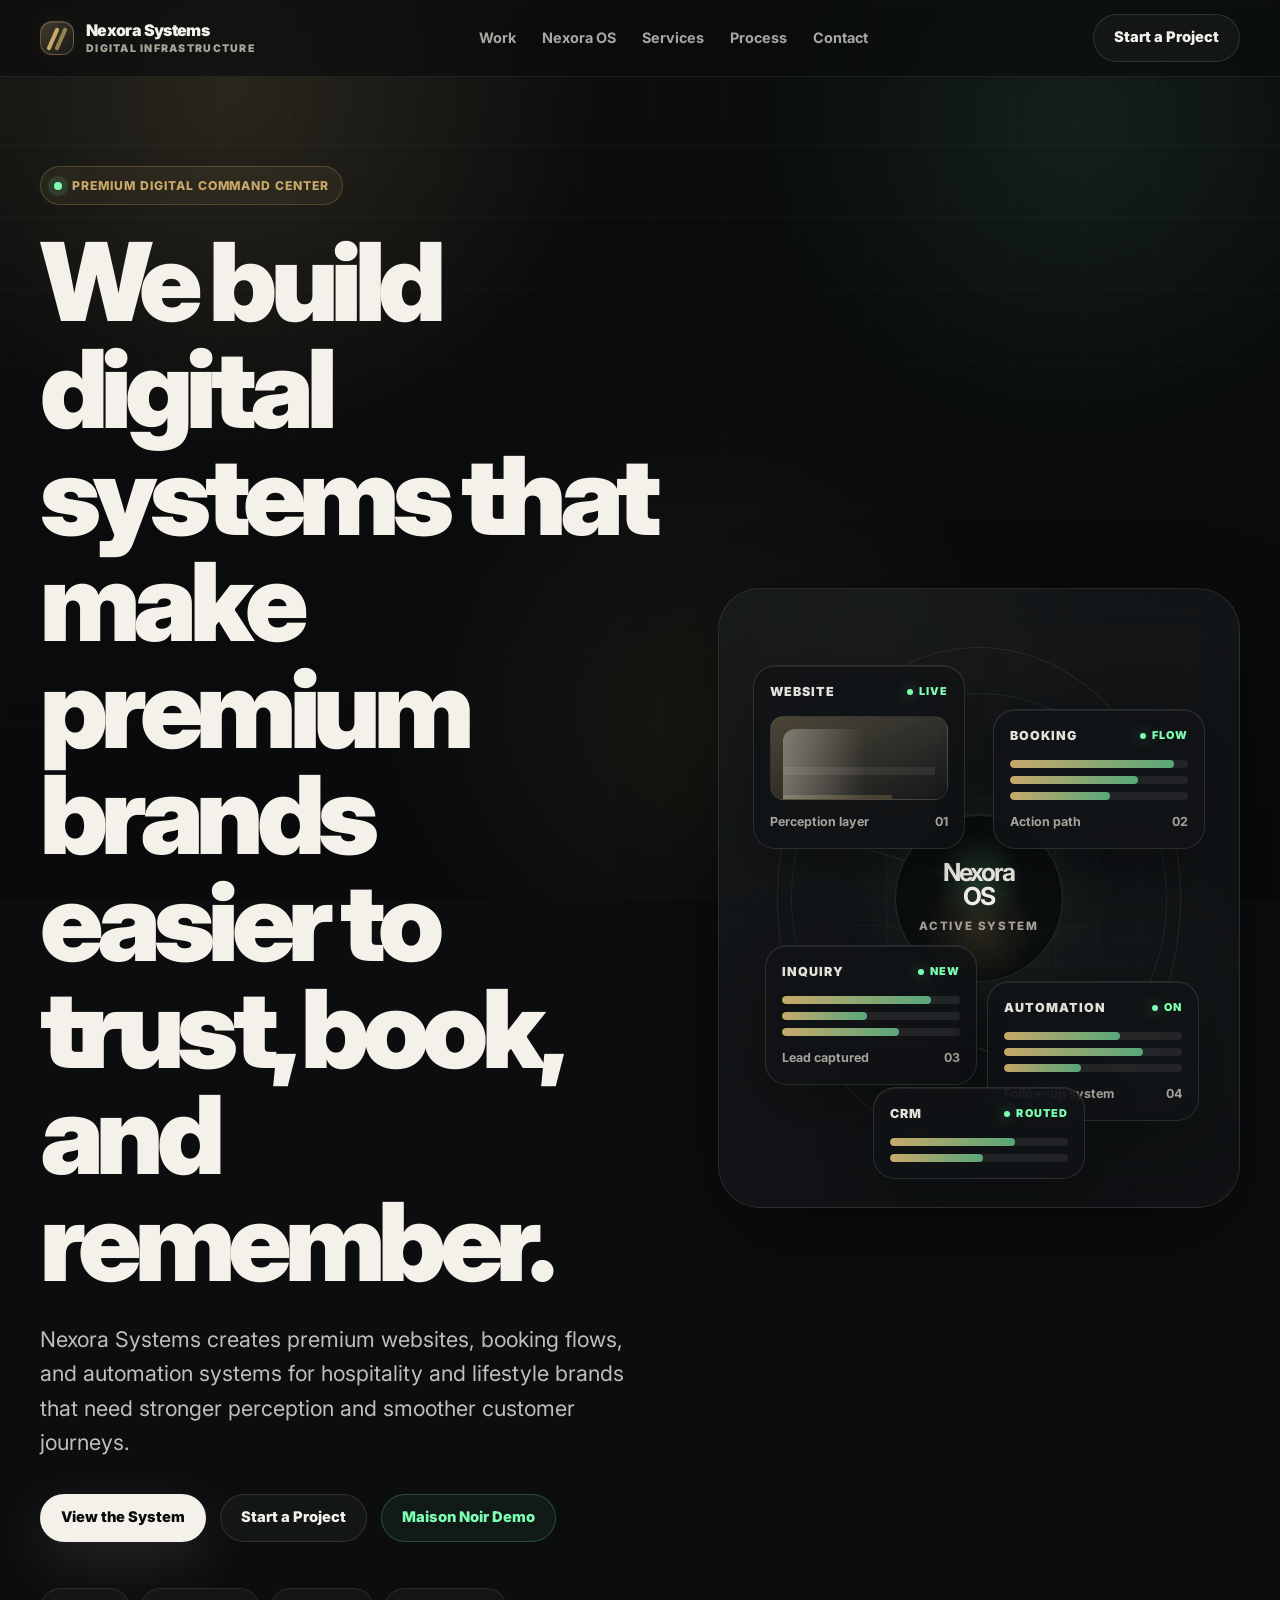
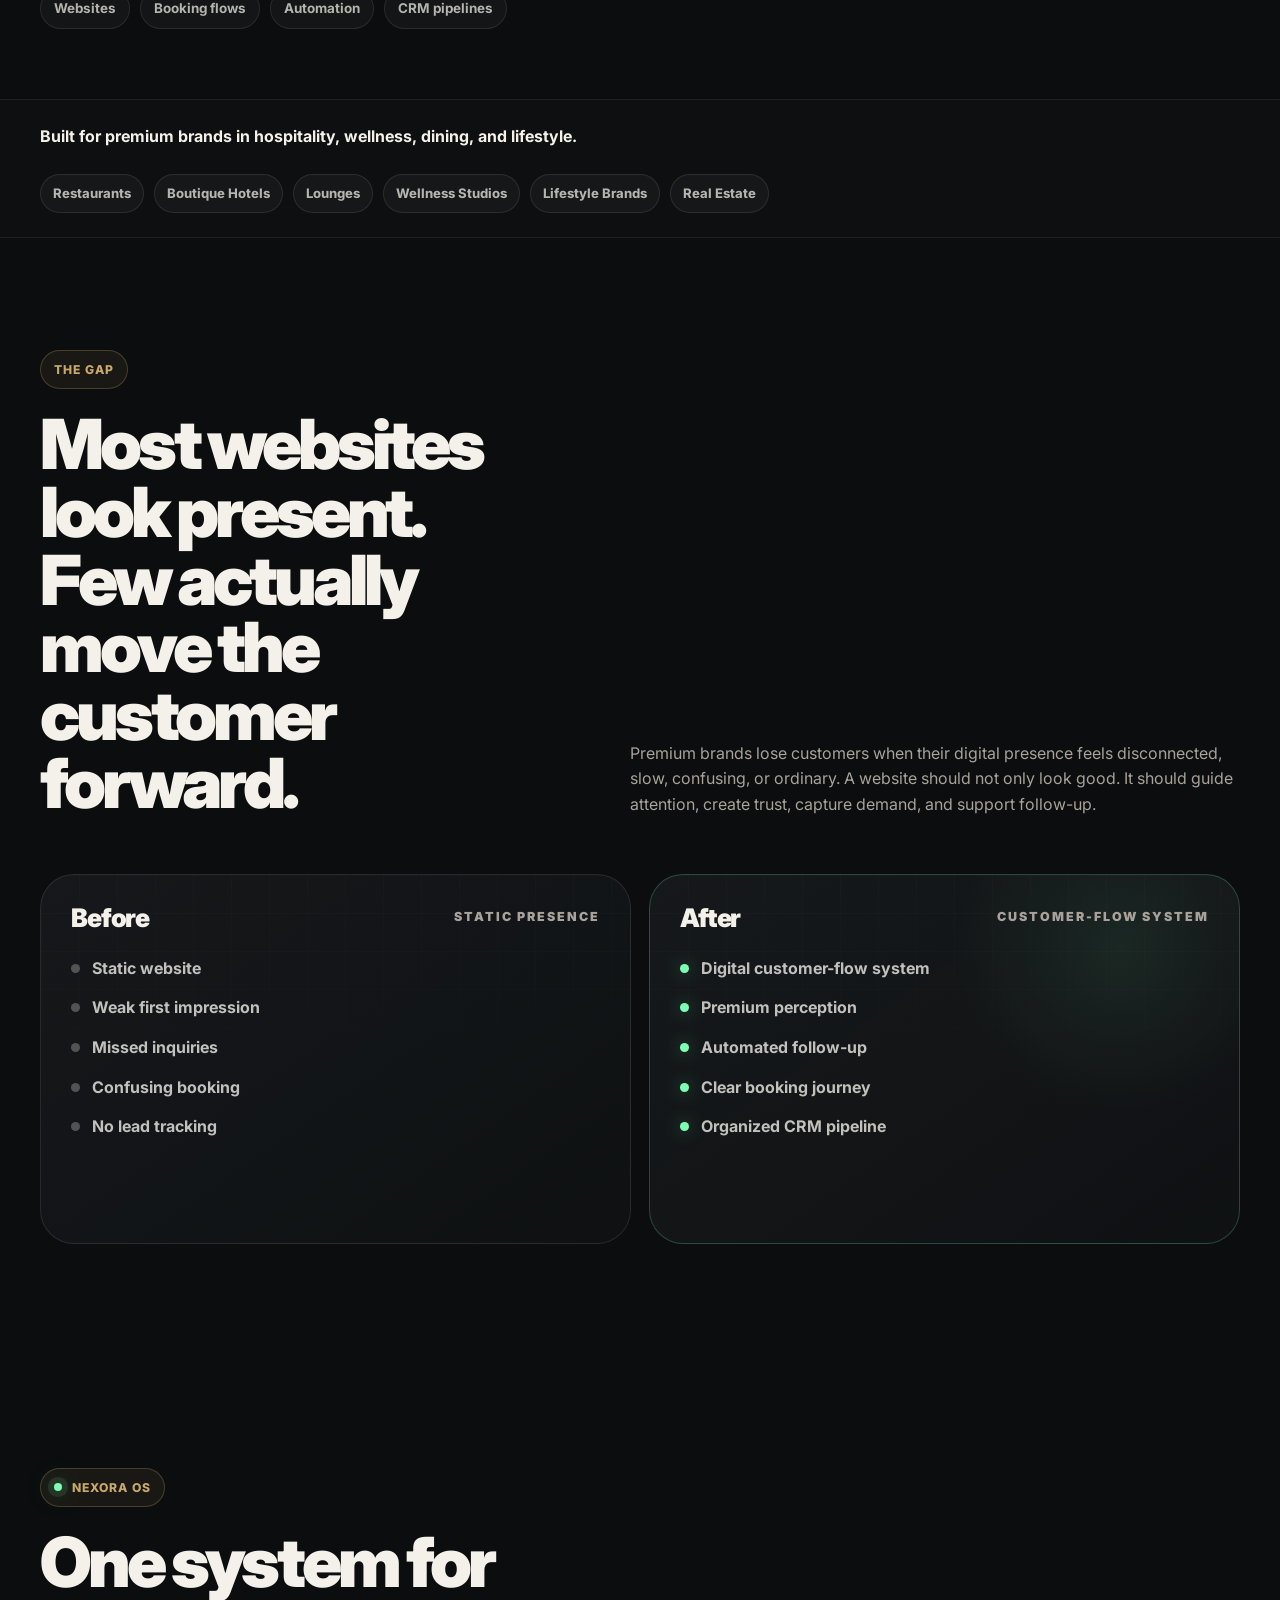
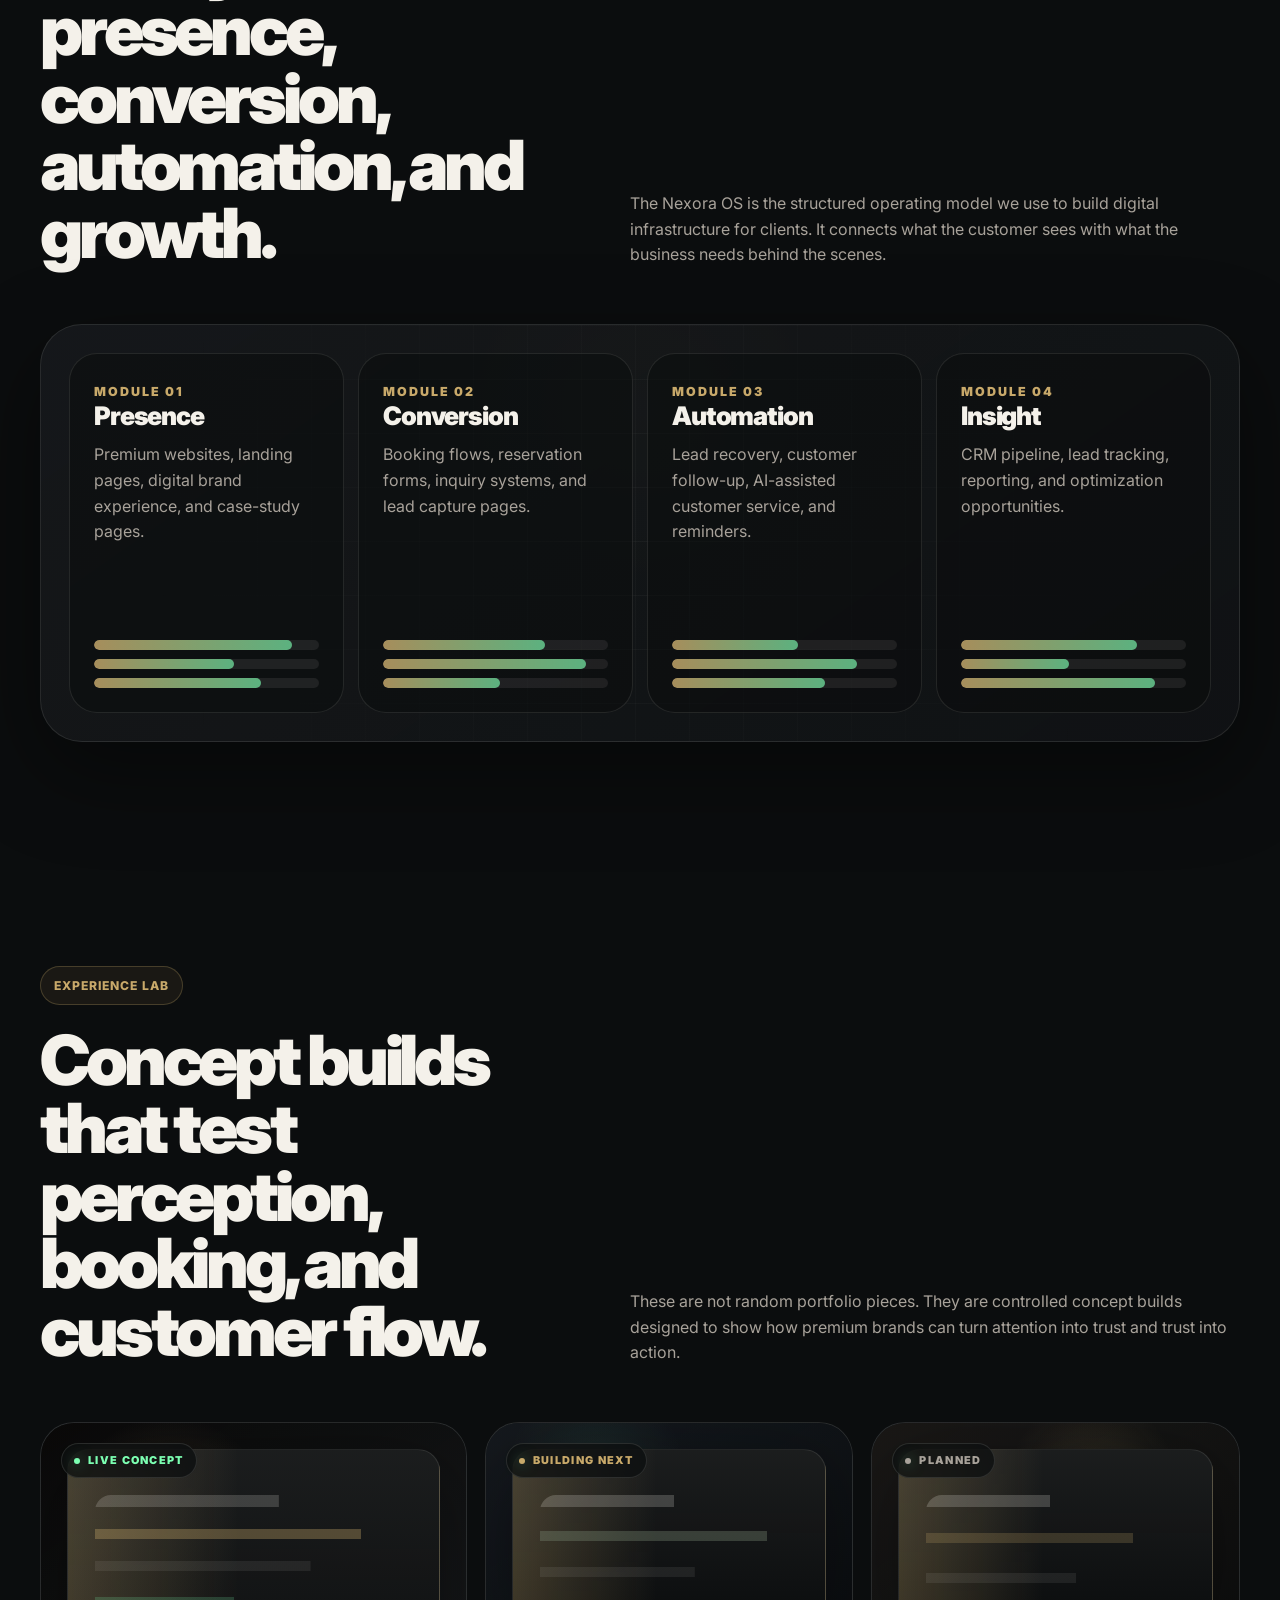
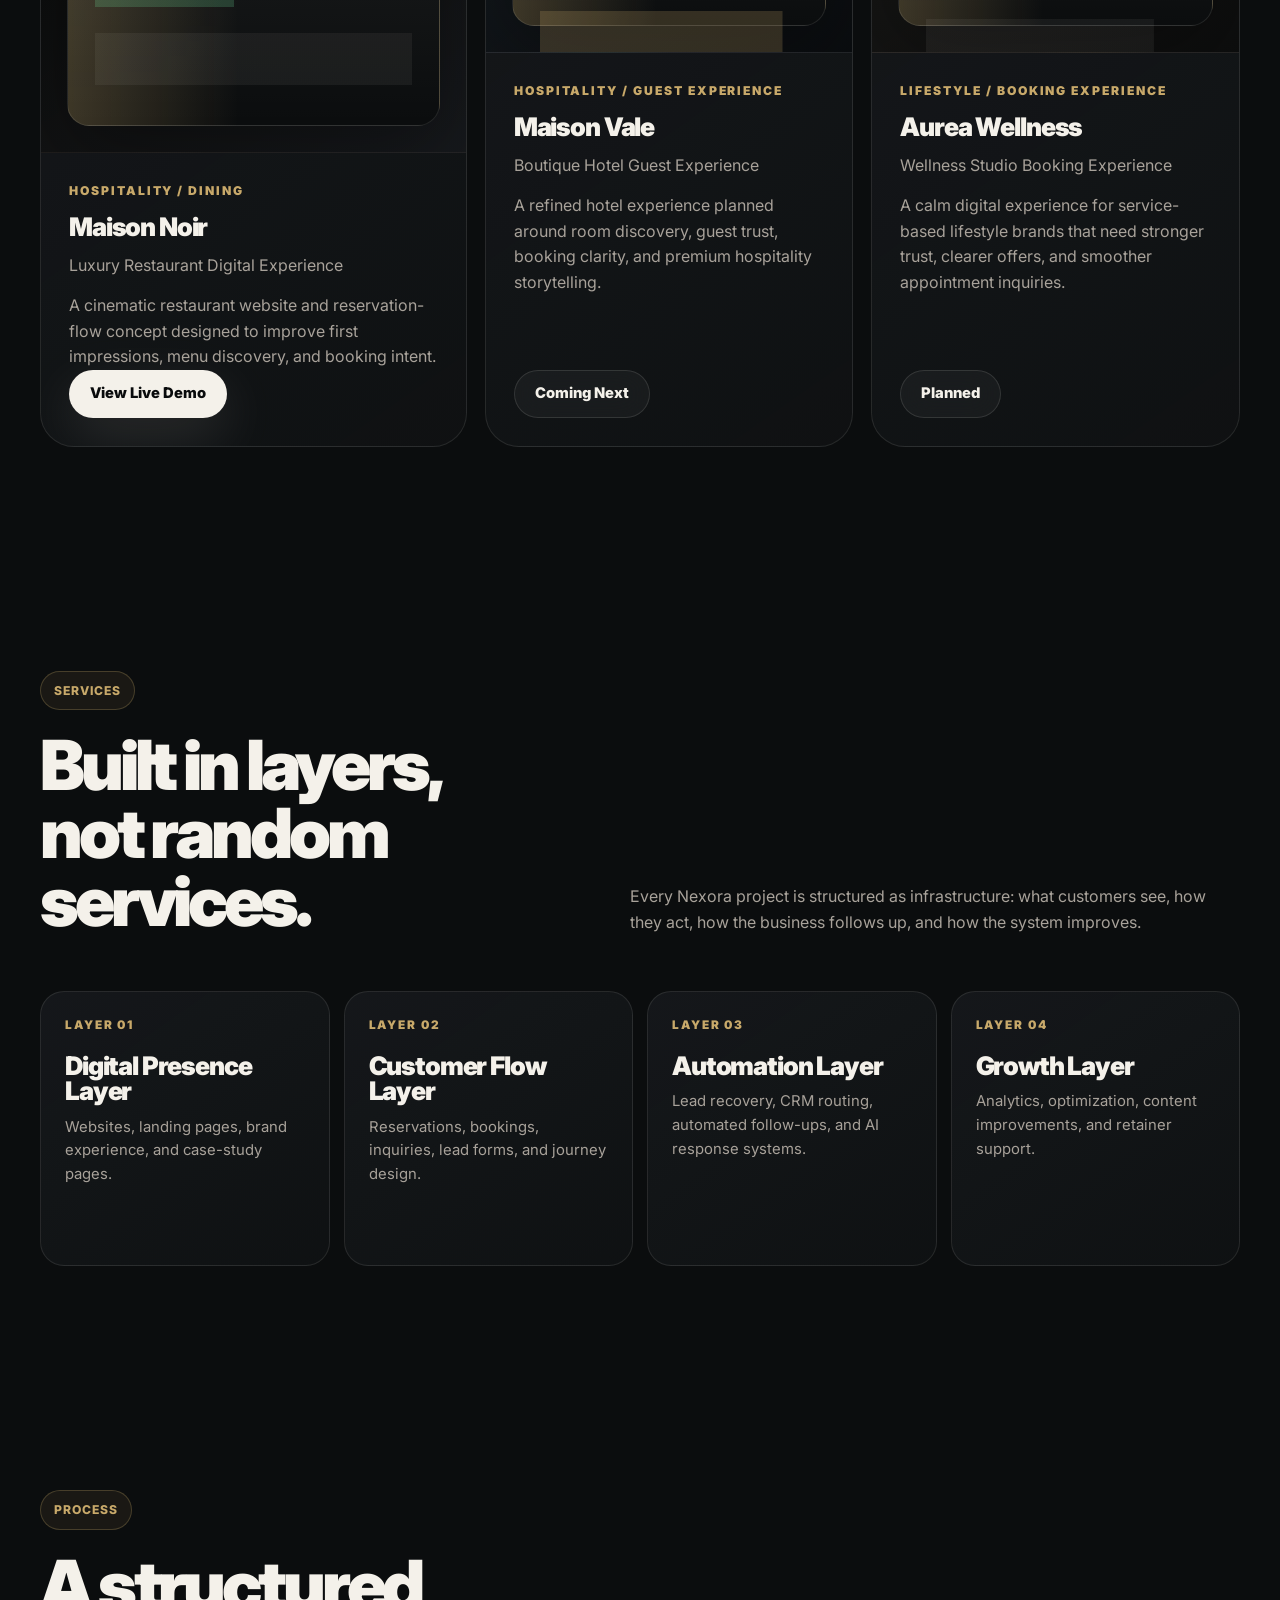
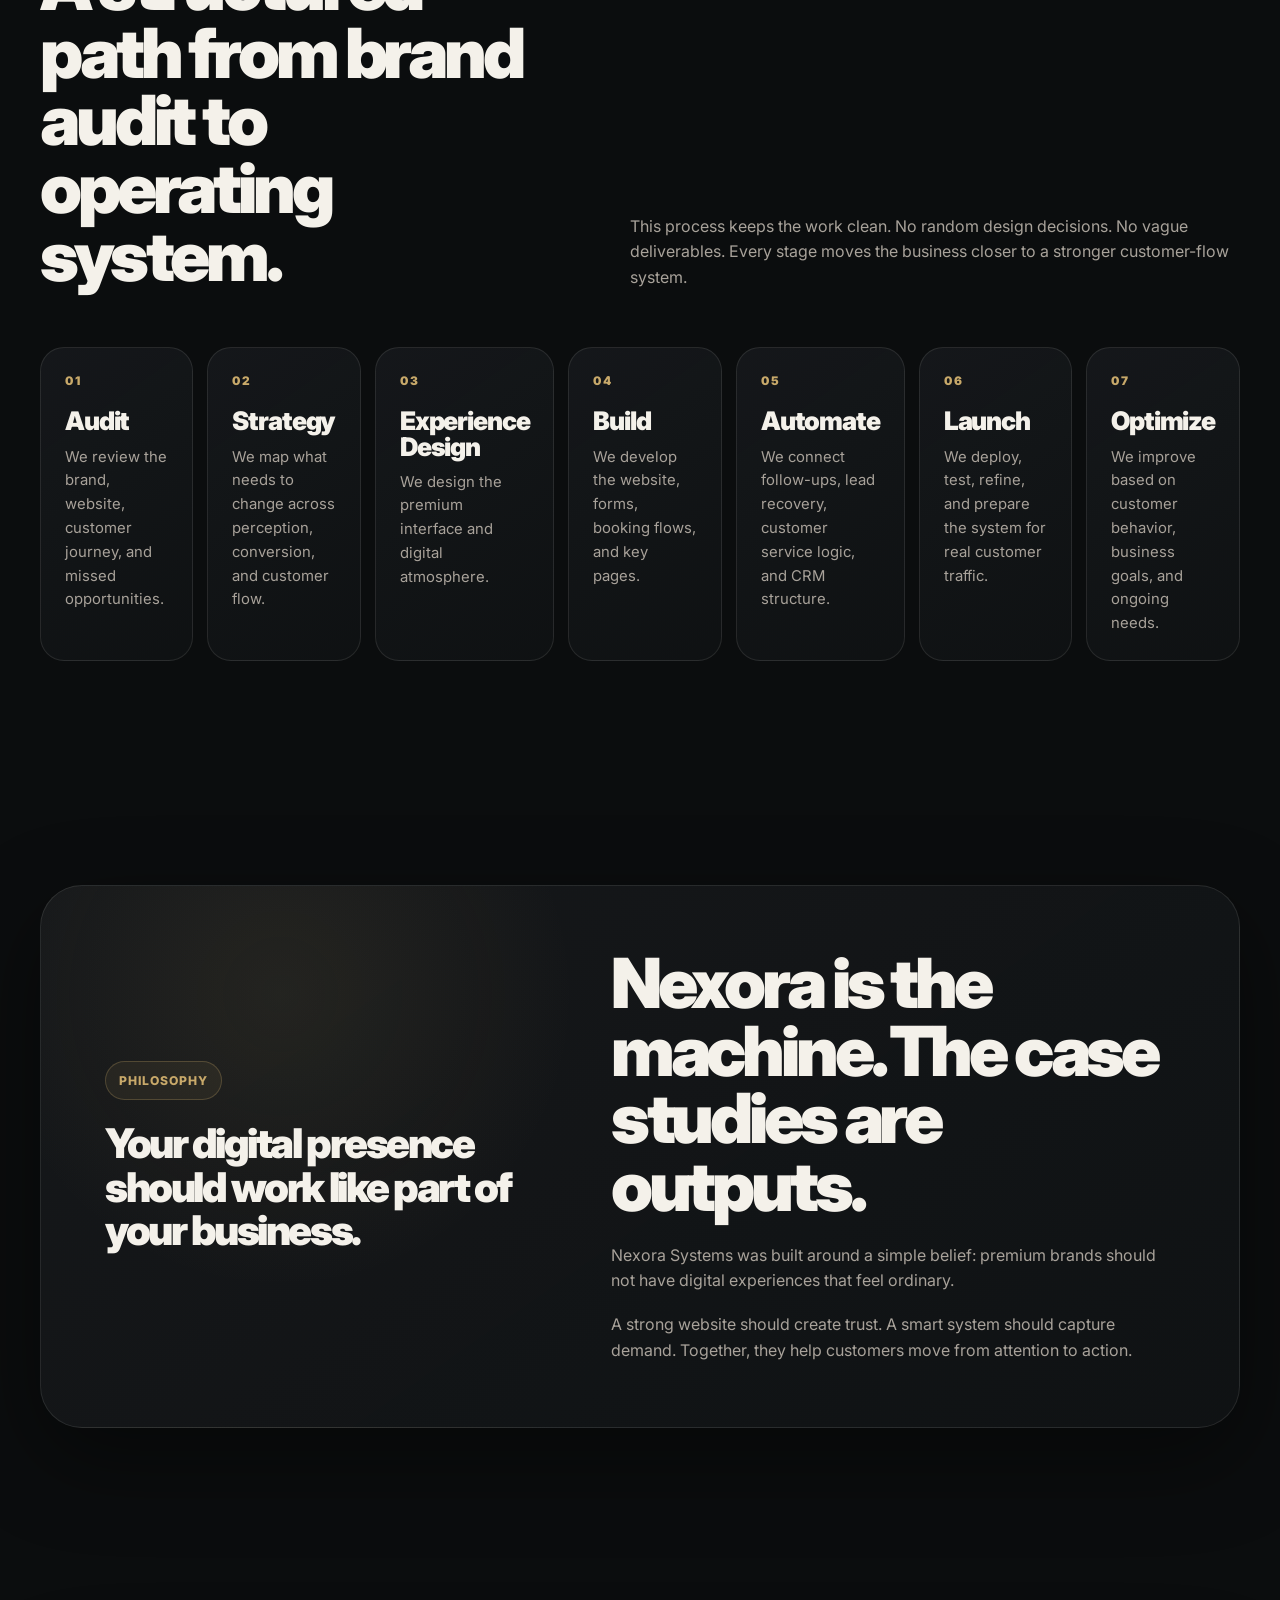
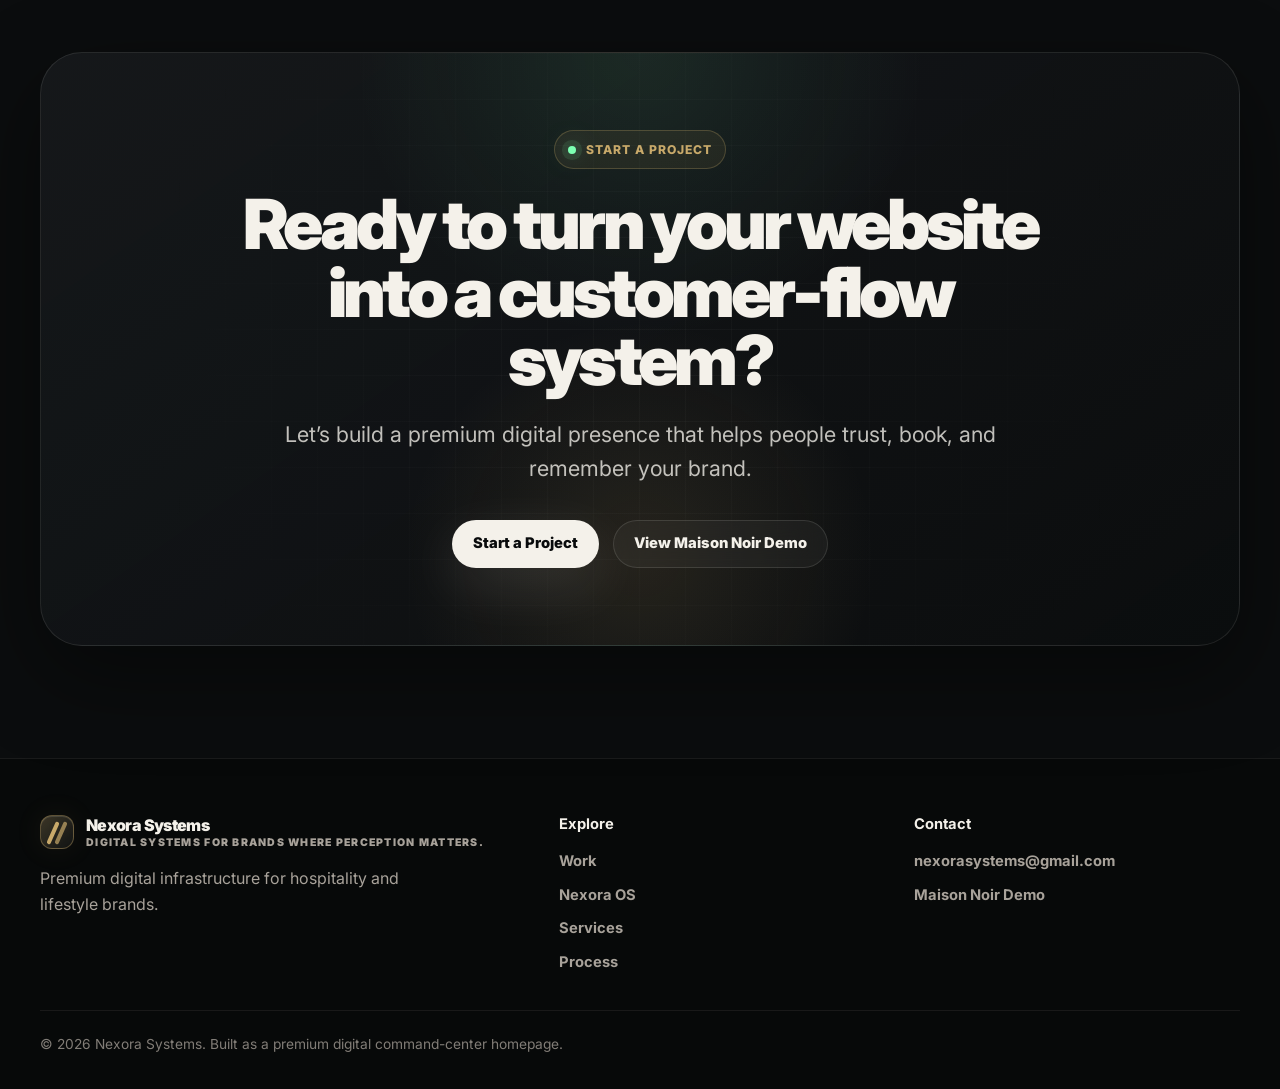
==== index.html @ 7770873e "Add files via upload" ====
<!DOCTYPE html>
<html lang="en">
<head>
  <meta charset="UTF-8" />
  <meta name="viewport" content="width=device-width, initial-scale=1.0" />
  <title>Nexora Systems — Digital Customer-Flow Systems</title>
  <meta name="description" content="Nexora Systems builds premium websites, booking flows, automation systems, and customer-flow infrastructure for hospitality and lifestyle brands." />

  <link rel="preconnect" href="https://fonts.googleapis.com" />
  <link rel="preconnect" href="https://fonts.gstatic.com" crossorigin />
  <link href="https://fonts.googleapis.com/css2?family=Inter:wght@400;500;600;700;800;900&display=swap" rel="stylesheet" />

  <style>
    :root {
      --graphite: #0B0D0E;
      --soft-black: #111315;
      --panel: #181B1E;
      --panel-2: #202428;
      --ivory: #F4F1EA;
      --stone: #A8A29A;
      --gold: #C8A96A;
      --green: #7CFFB2;
      --line: #2A2E33;
      --line-soft: rgba(244, 241, 234, 0.08);
      --glass: rgba(24, 27, 30, 0.72);
      --max: 1200px;
      --radius-xl: 34px;
      --radius-lg: 24px;
      --radius-md: 16px;
      --shadow: 0 30px 90px rgba(0, 0, 0, 0.42);
    }

    * {
      margin: 0;
      padding: 0;
      box-sizing: border-box;
    }

    html {
      scroll-behavior: smooth;
    }

    body {
      min-height: 100vh;
      font-family: Inter, system-ui, -apple-system, BlinkMacSystemFont, "Segoe UI", sans-serif;
      background: var(--graphite);
      color: var(--ivory);
      line-height: 1.6;
      overflow-x: hidden;
    }

    body::before {
      content: "";
      position: fixed;
      inset: 0;
      z-index: -5;
      pointer-events: none;
      background:
        radial-gradient(circle at 18% 10%, rgba(200, 169, 106, 0.16), transparent 28%),
        radial-gradient(circle at 84% 14%, rgba(124, 255, 178, 0.08), transparent 24%),
        radial-gradient(circle at 55% 80%, rgba(200, 169, 106, 0.08), transparent 32%),
        linear-gradient(180deg, #0B0D0E 0%, #080A0B 100%);
    }

    body::after {
      content: "";
      position: fixed;
      inset: 0;
      z-index: -4;
      pointer-events: none;
      background-image:
        linear-gradient(rgba(244, 241, 234, 0.035) 1px, transparent 1px),
        linear-gradient(90deg, rgba(244, 241, 234, 0.025) 1px, transparent 1px);
      background-size: 72px 72px;
      mask-image: linear-gradient(180deg, rgba(0,0,0,.9), rgba(0,0,0,.12));
    }

    a {
      color: inherit;
      text-decoration: none;
    }

    button,
    input,
    textarea {
      font: inherit;
    }

    .container {
      width: min(var(--max), calc(100% - 40px));
      margin: 0 auto;
    }

    .pill {
      display: inline-flex;
      align-items: center;
      gap: 10px;
      width: fit-content;
      border: 1px solid rgba(200, 169, 106, 0.26);
      background: rgba(200, 169, 106, 0.08);
      color: var(--gold);
      padding: 9px 13px;
      border-radius: 999px;
      font-size: 0.76rem;
      font-weight: 800;
      letter-spacing: 0.08em;
      text-transform: uppercase;
    }

    .pulse-dot {
      width: 8px;
      height: 8px;
      border-radius: 999px;
      background: var(--green);
      box-shadow: 0 0 0 6px rgba(124, 255, 178, 0.1), 0 0 24px rgba(124, 255, 178, 0.55);
      flex: 0 0 auto;
    }

    h1,
    h2,
    h3 {
      letter-spacing: -0.06em;
      line-height: 0.98;
      font-weight: 900;
    }

    h1 {
      font-size: clamp(3.3rem, 8.5vw, 7.4rem);
      max-width: 980px;
    }

    h2 {
      font-size: clamp(2.35rem, 5.4vw, 5.2rem);
      max-width: 880px;
    }

    h3 {
      font-size: clamp(1.25rem, 2vw, 2rem);
      letter-spacing: -0.045em;
    }

    p {
      color: var(--stone);
      font-size: 1rem;
    }

    .lead {
      color: rgba(244, 241, 234, 0.78);
      font-size: clamp(1.06rem, 1.7vw, 1.35rem);
      max-width: 750px;
    }

    .btn {
      min-height: 48px;
      display: inline-flex;
      align-items: center;
      justify-content: center;
      gap: 10px;
      padding: 0 20px;
      border-radius: 999px;
      border: 1px solid transparent;
      font-size: 0.92rem;
      font-weight: 850;
      cursor: pointer;
      transition: transform .24s ease, border-color .24s ease, background .24s ease, color .24s ease;
      white-space: nowrap;
    }

    .btn:hover {
      transform: translateY(-2px);
    }

    .btn-primary {
      background: var(--ivory);
      color: #090B0C;
      box-shadow: 0 18px 55px rgba(244, 241, 234, 0.12);
    }

    .btn-primary:hover {
      background: var(--gold);
      box-shadow: 0 18px 55px rgba(200, 169, 106, 0.18);
    }

    .btn-secondary {
      background: rgba(244, 241, 234, 0.04);
      border-color: rgba(244, 241, 234, 0.12);
      color: var(--ivory);
      backdrop-filter: blur(16px);
    }

    .btn-secondary:hover {
      border-color: rgba(200, 169, 106, 0.52);
      color: var(--gold);
    }

    .btn-ghost {
      border-color: rgba(124, 255, 178, 0.22);
      color: var(--green);
      background: rgba(124, 255, 178, 0.055);
    }

    .btn-ghost:hover {
      border-color: rgba(124, 255, 178, 0.48);
    }

    header {
      position: fixed;
      top: 0;
      left: 0;
      right: 0;
      z-index: 80;
      border-bottom: 1px solid rgba(244, 241, 234, 0.08);
      background: rgba(11, 13, 14, 0.68);
      backdrop-filter: blur(20px);
    }

    .nav {
      height: 76px;
      display: flex;
      align-items: center;
      justify-content: space-between;
      gap: 24px;
    }

    .brand {
      display: flex;
      align-items: center;
      gap: 12px;
      font-weight: 950;
      letter-spacing: -0.04em;
    }

    .brand-mark {
      width: 34px;
      height: 34px;
      border-radius: 12px;
      position: relative;
      border: 1px solid rgba(200, 169, 106, 0.38);
      background:
        linear-gradient(135deg, rgba(200,169,106,.24), transparent),
        rgba(244, 241, 234, 0.04);
      box-shadow: inset 0 1px 0 rgba(244,241,234,.12), 0 0 30px rgba(200,169,106,.08);
      overflow: hidden;
    }

    .brand-mark::before,
    .brand-mark::after {
      content: "";
      position: absolute;
      background: var(--gold);
      border-radius: 2px;
      transform: rotate(24deg);
    }

    .brand-mark::before {
      width: 4px;
      height: 24px;
      left: 10px;
      top: 5px;
    }

    .brand-mark::after {
      width: 4px;
      height: 24px;
      right: 10px;
      top: 5px;
      opacity: .7;
    }

    .brand small {
      display: block;
      color: var(--stone);
      font-size: .66rem;
      letter-spacing: .12em;
      text-transform: uppercase;
      margin-top: -3px;
    }

    .nav-links {
      display: flex;
      align-items: center;
      gap: 26px;
      color: rgba(244, 241, 234, 0.68);
      font-size: 0.9rem;
      font-weight: 700;
    }

    .nav-links a {
      transition: color .2s ease;
    }

    .nav-links a:hover {
      color: var(--ivory);
    }

    .menu-toggle {
      display: none;
      width: 44px;
      height: 44px;
      border-radius: 999px;
      background: rgba(244, 241, 234, .04);
      border: 1px solid rgba(244, 241, 234, .12);
      color: var(--ivory);
    }

    .mobile-menu {
      display: none;
      position: fixed;
      top: 86px;
      left: 20px;
      right: 20px;
      z-index: 85;
      padding: 20px;
      border-radius: 24px;
      border: 1px solid rgba(244, 241, 234, 0.1);
      background: rgba(17, 19, 21, .97);
      box-shadow: var(--shadow);
    }

    .mobile-menu.open {
      display: grid;
      gap: 16px;
    }

    .section {
      padding: 112px 0;
      position: relative;
    }

    .section-head {
      display: grid;
      grid-template-columns: .85fr 1.15fr;
      gap: 50px;
      align-items: end;
      margin-bottom: 56px;
    }

    .section-head p {
      max-width: 610px;
      justify-self: end;
    }

    .hero {
      min-height: 100vh;
      padding-top: 76px;
      display: flex;
      align-items: center;
      position: relative;
      isolation: isolate;
    }

    .hero-grid {
      display: grid;
      grid-template-columns: minmax(0, .98fr) minmax(390px, .82fr);
      gap: 54px;
      align-items: center;
      padding: 90px 0 70px;
    }

    .hero-copy .lead {
      margin-top: 26px;
    }

    .hero-actions {
      display: flex;
      flex-wrap: wrap;
      gap: 14px;
      margin-top: 34px;
    }

    .signal-row {
      display: flex;
      flex-wrap: wrap;
      gap: 10px;
      margin-top: 46px;
    }

    .signal-chip {
      border: 1px solid rgba(244, 241, 234, 0.1);
      background: rgba(244, 241, 234, 0.035);
      border-radius: 999px;
      padding: 9px 13px;
      color: rgba(244, 241, 234, 0.72);
      font-size: .84rem;
      font-weight: 700;
    }

    .command-center {
      position: relative;
      min-height: 620px;
      border: 1px solid rgba(244, 241, 234, 0.1);
      background:
        linear-gradient(145deg, rgba(24, 27, 30, .76), rgba(17, 19, 21, .78)),
        radial-gradient(circle at 30% 10%, rgba(200,169,106,.12), transparent 34%),
        radial-gradient(circle at 80% 70%, rgba(124,255,178,.08), transparent 30%);
      border-radius: 42px;
      box-shadow: var(--shadow);
      backdrop-filter: blur(22px);
      overflow: hidden;
    }

    .command-center::before {
      content: "";
      position: absolute;
      inset: 0;
      background-image:
        linear-gradient(rgba(244,241,234,.04) 1px, transparent 1px),
        linear-gradient(90deg, rgba(244,241,234,.035) 1px, transparent 1px);
      background-size: 42px 42px;
      mask-image: radial-gradient(circle at center, black, transparent 78%);
    }

    .orbit {
      position: absolute;
      inset: 58px;
      border: 1px solid rgba(200, 169, 106, .12);
      border-radius: 50%;
      animation: rotate 26s linear infinite;
    }

    .orbit.two {
      inset: 104px 72px;
      border-color: rgba(124, 255, 178, .09);
      animation-duration: 34s;
      animation-direction: reverse;
    }

    @keyframes rotate {
      to { transform: rotate(360deg); }
    }

    .system-core {
      position: absolute;
      left: 50%;
      top: 50%;
      transform: translate(-50%, -50%);
      width: 168px;
      height: 168px;
      border-radius: 50%;
      border: 1px solid rgba(244, 241, 234, .12);
      background:
        radial-gradient(circle at 50% 38%, rgba(124, 255, 178, .16), transparent 34%),
        radial-gradient(circle at 50% 70%, rgba(200, 169, 106, .16), transparent 40%),
        rgba(11, 13, 14, .78);
      display: grid;
      place-items: center;
      text-align: center;
      box-shadow: 0 0 80px rgba(124,255,178,.08), inset 0 1px 0 rgba(244,241,234,.1);
      z-index: 3;
    }

    .system-core strong {
      display: block;
      font-size: 1.55rem;
      letter-spacing: -0.08em;
      line-height: 1;
    }

    .system-core span {
      display: block;
      color: var(--stone);
      font-size: .72rem;
      text-transform: uppercase;
      letter-spacing: .14em;
      margin-top: 8px;
      font-weight: 800;
    }

    .flow-line {
      position: absolute;
      height: 1px;
      background: linear-gradient(90deg, transparent, rgba(124,255,178,.34), transparent);
      transform-origin: left center;
      z-index: 1;
      opacity: .8;
    }

    .flow-line.l1 { width: 220px; left: 120px; top: 250px; transform: rotate(18deg); }
    .flow-line.l2 { width: 240px; right: 90px; top: 280px; transform: rotate(-28deg); }
    .flow-line.l3 { width: 190px; left: 160px; bottom: 210px; transform: rotate(-20deg); }
    .flow-line.l4 { width: 210px; right: 110px; bottom: 180px; transform: rotate(20deg); }

    .dash-card {
      position: absolute;
      z-index: 4;
      width: 212px;
      border: 1px solid rgba(244, 241, 234, 0.12);
      background: rgba(17, 19, 21, 0.82);
      backdrop-filter: blur(18px);
      border-radius: 22px;
      padding: 16px;
      box-shadow: 0 18px 55px rgba(0,0,0,.32), inset 0 1px 0 rgba(244,241,234,.08);
      animation: float 7s ease-in-out infinite;
    }

    .dash-card:nth-of-type(odd) { animation-delay: -2s; }
    .dash-card:nth-of-type(even) { animation-delay: -4s; }

    @keyframes float {
      0%, 100% { transform: translateY(0); }
      50% { transform: translateY(-12px); }
    }

    .dash-card.website { left: 34px; top: 76px; }
    .dash-card.booking { right: 34px; top: 120px; }
    .dash-card.inquiry { left: 46px; bottom: 122px; }
    .dash-card.automation { right: 40px; bottom: 86px; }
    .dash-card.crm { left: 50%; transform: translateX(-50%); bottom: 28px; animation-name: float-center; }

    @keyframes float-center {
      0%, 100% { transform: translateX(-50%) translateY(0); }
      50% { transform: translateX(-50%) translateY(-12px); }
    }

    .card-top {
      display: flex;
      align-items: center;
      justify-content: space-between;
      margin-bottom: 14px;
    }

    .card-label {
      color: rgba(244, 241, 234, 0.92);
      font-size: .78rem;
      font-weight: 900;
      letter-spacing: .08em;
      text-transform: uppercase;
    }

    .status {
      display: inline-flex;
      gap: 6px;
      align-items: center;
      color: var(--green);
      font-size: .68rem;
      font-weight: 900;
      text-transform: uppercase;
      letter-spacing: .1em;
    }

    .mini-dot {
      width: 6px;
      height: 6px;
      border-radius: 999px;
      background: var(--green);
      box-shadow: 0 0 14px rgba(124,255,178,.55);
    }

    .fake-screen {
      height: 84px;
      border-radius: 14px;
      background:
        linear-gradient(135deg, rgba(200,169,106,.24), transparent),
        linear-gradient(180deg, rgba(244,241,234,.09), rgba(244,241,234,.02));
      border: 1px solid rgba(244, 241, 234, .08);
      position: relative;
      overflow: hidden;
    }

    .fake-screen::before {
      content: "";
      position: absolute;
      left: 12px;
      right: 12px;
      top: 12px;
      height: 210px;
      border-radius: 12px;
      background:
        linear-gradient(90deg, rgba(244,241,234,.34), transparent 55%),
        linear-gradient(rgba(244,241,234,.08) 0 0) 0 38px / 100% 8px no-repeat,
        linear-gradient(rgba(200,169,106,.24) 0 0) 0 66px / 72% 8px no-repeat,
        linear-gradient(rgba(124,255,178,.18) 0 0) 0 96px / 48% 8px no-repeat,
        linear-gradient(rgba(244,241,234,.06) 0 0) 0 132px / 92% 46px no-repeat;
      animation: previewScroll 7s ease-in-out infinite;
    }

    @keyframes previewScroll {
      0%, 100% { transform: translateY(0); }
      50% { transform: translateY(-92px); }
    }

    .mini-flow {
      display: grid;
      gap: 8px;
      margin-top: 8px;
    }

    .mini-flow span {
      height: 8px;
      border-radius: 999px;
      background: rgba(244,241,234,.08);
      position: relative;
      overflow: hidden;
    }

    .mini-flow span::before {
      content: "";
      position: absolute;
      inset: 0;
      width: var(--w, 64%);
      background: linear-gradient(90deg, var(--gold), rgba(124,255,178,.6));
      border-radius: inherit;
      animation: flowPulse 3.4s ease-in-out infinite;
      transform-origin: left center;
    }

    @keyframes flowPulse {
      0%, 100% { transform: scaleX(.72); opacity: .66; }
      50% { transform: scaleX(1); opacity: 1; }
    }

    .metric {
      display: flex;
      justify-content: space-between;
      gap: 12px;
      margin-top: 12px;
      color: var(--stone);
      font-size: .78rem;
      font-weight: 700;
    }

    .market-strip {
      border-top: 1px solid var(--line-soft);
      border-bottom: 1px solid var(--line-soft);
      background: rgba(17,19,21,.52);
      padding: 24px 0;
    }

    .market-inner {
      display: flex;
      align-items: center;
      justify-content: space-between;
      gap: 24px;
      flex-wrap: wrap;
    }

    .tags {
      display: flex;
      flex-wrap: wrap;
      gap: 10px;
    }

    .tag {
      padding: 8px 12px;
      border-radius: 999px;
      border: 1px solid rgba(244, 241, 234, 0.1);
      background: rgba(244, 241, 234, 0.035);
      color: rgba(244, 241, 234, 0.72);
      font-size: .82rem;
      font-weight: 750;
    }

    .comparison {
      display: grid;
      grid-template-columns: 1fr 1fr;
      gap: 18px;
      margin-top: 46px;
    }

    .compare-card {
      border: 1px solid rgba(244, 241, 234, .1);
      background: linear-gradient(145deg, rgba(24,27,30,.82), rgba(17,19,21,.72));
      border-radius: var(--radius-xl);
      padding: 30px;
      min-height: 370px;
      position: relative;
      overflow: hidden;
    }

    .compare-card::before {
      content: "";
      position: absolute;
      inset: 0;
      opacity: .65;
      background-image:
        linear-gradient(rgba(244,241,234,.035) 1px, transparent 1px),
        linear-gradient(90deg, rgba(244,241,234,.03) 1px, transparent 1px);
      background-size: 38px 38px;
      mask-image: linear-gradient(180deg, black, transparent 80%);
    }

    .compare-card > * {
      position: relative;
      z-index: 2;
    }

    .compare-card.after {
      border-color: rgba(124,255,178,.22);
      background:
        radial-gradient(circle at 80% 20%, rgba(124,255,178,.08), transparent 30%),
        linear-gradient(145deg, rgba(24,27,30,.86), rgba(17,19,21,.76));
    }

    .compare-title {
      display: flex;
      align-items: center;
      justify-content: space-between;
      gap: 12px;
      margin-bottom: 26px;
    }

    .compare-title span {
      color: var(--stone);
      font-size: .78rem;
      text-transform: uppercase;
      letter-spacing: .16em;
      font-weight: 900;
    }

    .compare-list {
      list-style: none;
      display: grid;
      gap: 14px;
    }

    .compare-list li {
      display: flex;
      align-items: flex-start;
      gap: 12px;
      color: rgba(244, 241, 234, .78);
      font-weight: 700;
    }

    .compare-list li::before {
      content: "";
      width: 9px;
      height: 9px;
      border-radius: 999px;
      margin-top: 8px;
      flex: 0 0 auto;
      background: rgba(244, 241, 234, .28);
    }

    .after .compare-list li::before {
      background: var(--green);
      box-shadow: 0 0 18px rgba(124,255,178,.42);
    }

    .os-board {
      border: 1px solid rgba(244, 241, 234, .1);
      border-radius: 42px;
      background:
        linear-gradient(145deg, rgba(24,27,30,.78), rgba(17,19,21,.86)),
        radial-gradient(circle at 50% 20%, rgba(200,169,106,.08), transparent 28%);
      box-shadow: var(--shadow);
      padding: 28px;
      position: relative;
      overflow: hidden;
    }

    .os-board::before {
      content: "";
      position: absolute;
      inset: 0;
      background-image:
        linear-gradient(rgba(244,241,234,.04) 1px, transparent 1px),
        linear-gradient(90deg, rgba(244,241,234,.03) 1px, transparent 1px);
      background-size: 54px 54px;
      mask-image: radial-gradient(circle at center, black, transparent 80%);
    }

    .os-layout {
      position: relative;
      z-index: 2;
      display: grid;
      grid-template-columns: repeat(4, 1fr);
      gap: 14px;
    }

    .module {
      min-height: 360px;
      border: 1px solid rgba(244, 241, 234, .1);
      border-radius: 28px;
      background: rgba(11, 13, 14, .56);
      padding: 24px;
      display: flex;
      flex-direction: column;
      justify-content: space-between;
      transition: transform .24s ease, border-color .24s ease, background .24s ease;
    }

    .module:hover {
      transform: translateY(-6px);
      border-color: rgba(200,169,106,.38);
      background: rgba(17, 19, 21, .74);
    }

    .module-number {
      color: var(--gold);
      font-size: .78rem;
      font-weight: 950;
      letter-spacing: .16em;
      text-transform: uppercase;
    }

    .module p {
      margin-top: 14px;
    }

    .module-visual {
      margin-top: 28px;
      display: grid;
      gap: 9px;
    }

    .module-visual span {
      height: 10px;
      border-radius: 999px;
      background: rgba(244,241,234,.08);
      overflow: hidden;
      position: relative;
    }

    .module-visual span::before {
      content: "";
      position: absolute;
      inset: 0;
      width: var(--w, 72%);
      background: linear-gradient(90deg, rgba(200,169,106,.8), rgba(124,255,178,.65));
      border-radius: inherit;
    }

    .lab-grid {
      display: grid;
      grid-template-columns: 1.1fr .95fr .95fr;
      gap: 18px;
    }

    .case {
      border: 1px solid rgba(244, 241, 234, .1);
      border-radius: var(--radius-xl);
      background: linear-gradient(145deg, rgba(24,27,30,.82), rgba(17,19,21,.72));
      overflow: hidden;
      min-height: 520px;
      display: flex;
      flex-direction: column;
      transition: transform .24s ease, border-color .24s ease;
    }

    .case:hover {
      transform: translateY(-6px);
      border-color: rgba(200,169,106,.38);
    }

    .case.featured {
      min-height: 610px;
    }

    .case-visual {
      min-height: 230px;
      border-bottom: 1px solid rgba(244,241,234,.08);
      position: relative;
      overflow: hidden;
      background:
        radial-gradient(circle at 30% 30%, rgba(200,169,106,.18), transparent 28%),
        linear-gradient(145deg, rgba(9,8,7,.9), rgba(24,27,30,.8));
    }

    .case.featured .case-visual {
      min-height: 330px;
    }

    .case-visual::before {
      content: "";
      position: absolute;
      inset: 26px;
      border: 1px solid rgba(244,241,234,.1);
      border-radius: 22px;
      background:
        linear-gradient(180deg, rgba(244,241,234,.07), transparent),
        linear-gradient(90deg, rgba(200,169,106,.26), transparent 46%),
        #0B0D0E;
      box-shadow: 0 20px 80px rgba(0,0,0,.35);
    }

    .case-visual::after {
      content: "";
      position: absolute;
      left: 54px;
      right: 54px;
      top: 72px;
      height: 210px;
      border-radius: 16px;
      background:
        linear-gradient(rgba(244,241,234,.18) 0 0) 0 0 / 58% 12px no-repeat,
        linear-gradient(rgba(200,169,106,.35) 0 0) 0 34px / 84% 10px no-repeat,
        linear-gradient(rgba(244,241,234,.08) 0 0) 0 66px / 68% 10px no-repeat,
        linear-gradient(rgba(124,255,178,.18) 0 0) 0 102px / 44% 10px no-repeat,
        linear-gradient(rgba(244,241,234,.06) 0 0) 0 138px / 100% 52px no-repeat;
      animation: casePreviewScroll 8s ease-in-out infinite;
    }

    @keyframes casePreviewScroll {
      0%, 100% { transform: translateY(0); }
      50% { transform: translateY(-54px); }
    }

    .case-visual.hotel {
      background:
        radial-gradient(circle at 30% 20%, rgba(124,255,178,.08), transparent 28%),
        linear-gradient(145deg, rgba(21,25,30,.95), rgba(9,12,15,.88));
    }

    .case-visual.wellness {
      background:
        radial-gradient(circle at 60% 25%, rgba(200,169,106,.14), transparent 30%),
        linear-gradient(145deg, rgba(26,24,22,.95), rgba(12,13,13,.88));
    }

    .case-visual.hotel::after {
      background:
        linear-gradient(rgba(244,241,234,.2) 0 0) 0 0 / 52% 12px no-repeat,
        linear-gradient(rgba(126,143,120,.35) 0 0) 0 36px / 88% 10px no-repeat,
        linear-gradient(rgba(244,241,234,.08) 0 0) 0 72px / 60% 10px no-repeat,
        linear-gradient(rgba(200,169,106,.22) 0 0) 0 116px / 94% 48px no-repeat;
    }

    .case-visual.wellness::after {
      background:
        linear-gradient(rgba(244,241,234,.2) 0 0) 0 0 / 48% 12px no-repeat,
        linear-gradient(rgba(200,169,106,.22) 0 0) 0 38px / 80% 10px no-repeat,
        linear-gradient(rgba(244,241,234,.08) 0 0) 0 78px / 58% 10px no-repeat,
        linear-gradient(rgba(244,241,234,.06) 0 0) 0 124px / 88% 52px no-repeat;
    }

    .case-status {
      position: absolute;
      left: 20px;
      top: 20px;
      z-index: 3;
      display: inline-flex;
      align-items: center;
      gap: 8px;
      border: 1px solid rgba(244,241,234,.12);
      background: rgba(11,13,14,.72);
      backdrop-filter: blur(14px);
      color: var(--green);
      padding: 8px 12px;
      border-radius: 999px;
      font-size: .68rem;
      font-weight: 950;
      letter-spacing: .12em;
      text-transform: uppercase;
    }

    .case-body {
      padding: 28px;
      flex: 1;
      display: flex;
      flex-direction: column;
    }

    .case-category {
      color: var(--gold);
      font-size: .76rem;
      text-transform: uppercase;
      letter-spacing: .16em;
      font-weight: 950;
      margin-bottom: 14px;
    }

    .case-body p {
      margin-top: 14px;
    }

    .case-body .btn {
      margin-top: auto;
      align-self: flex-start;
    }

    .layer-grid,
    .process-grid {
      display: grid;
      gap: 14px;
    }

    .layer-grid {
      grid-template-columns: repeat(4, 1fr);
    }

    .process-grid {
      grid-template-columns: repeat(7, 1fr);
    }

    .layer,
    .process-step {
      border: 1px solid rgba(244,241,234,.1);
      border-radius: 24px;
      background: linear-gradient(145deg, rgba(24,27,30,.78), rgba(17,19,21,.74));
      padding: 24px;
      min-height: 275px;
      transition: transform .24s ease, border-color .24s ease;
    }

    .process-step {
      min-height: 310px;
    }

    .layer:hover,
    .process-step:hover {
      transform: translateY(-5px);
      border-color: rgba(200,169,106,.34);
    }

    .layer span,
    .process-step span {
      display: block;
      color: var(--gold);
      font-size: .74rem;
      text-transform: uppercase;
      letter-spacing: .16em;
      font-weight: 950;
      margin-bottom: 18px;
    }

    .layer p,
    .process-step p {
      margin-top: 12px;
      font-size: .93rem;
    }

    .philosophy-card {
      display: grid;
      grid-template-columns: .9fr 1.1fr;
      gap: 44px;
      align-items: center;
      border: 1px solid rgba(244,241,234,.1);
      border-radius: 42px;
      padding: clamp(30px, 5vw, 66px);
      background:
        radial-gradient(circle at 20% 20%, rgba(200,169,106,.09), transparent 28%),
        linear-gradient(145deg, rgba(24,27,30,.8), rgba(17,19,21,.84));
      box-shadow: var(--shadow);
    }

    .quote {
      font-size: clamp(1.65rem, 3.2vw, 3rem);
      line-height: 1.06;
      letter-spacing: -0.06em;
      font-weight: 900;
      color: var(--ivory);
    }

    .philosophy-card p + p {
      margin-top: 18px;
    }

    .cta-panel {
      border: 1px solid rgba(244,241,234,.1);
      border-radius: 42px;
      padding: clamp(34px, 6vw, 84px);
      text-align: center;
      background:
        radial-gradient(circle at 50% 0%, rgba(124,255,178,.09), transparent 34%),
        radial-gradient(circle at 50% 85%, rgba(200,169,106,.12), transparent 30%),
        linear-gradient(145deg, rgba(24,27,30,.8), rgba(11,13,14,.92));
      box-shadow: var(--shadow);
      position: relative;
      overflow: hidden;
    }

    .cta-panel::before {
      content: "";
      position: absolute;
      inset: 0;
      background-image:
        linear-gradient(rgba(244,241,234,.035) 1px, transparent 1px),
        linear-gradient(90deg, rgba(244,241,234,.03) 1px, transparent 1px);
      background-size: 46px 46px;
      mask-image: radial-gradient(circle at center, black, transparent 78%);
    }

    .cta-panel > * {
      position: relative;
      z-index: 2;
    }

    .cta-panel h2,
    .cta-panel p {
      margin-left: auto;
      margin-right: auto;
    }

    .cta-panel p {
      margin-top: 22px;
    }

    .cta-actions {
      margin-top: 34px;
      display: flex;
      justify-content: center;
      gap: 14px;
      flex-wrap: wrap;
    }

    footer {
      border-top: 1px solid var(--line-soft);
      background: #070909;
      padding: 54px 0 34px;
    }

    .footer-grid {
      display: grid;
      grid-template-columns: 1.2fr .8fr .8fr;
      gap: 30px;
      align-items: start;
    }

    .footer-grid p {
      margin-top: 14px;
      max-width: 400px;
    }

    .footer-links {
      display: grid;
      gap: 10px;
      color: var(--stone);
      font-size: .92rem;
      font-weight: 700;
    }

    .footer-links strong {
      color: var(--ivory);
      margin-bottom: 4px;
    }

    .footer-links a:hover {
      color: var(--gold);
    }

    .copyright {
      margin-top: 36px;
      padding-top: 22px;
      border-top: 1px solid rgba(244,241,234,.07);
      font-size: .86rem;
      color: rgba(168,162,154,.76);
    }

    .reveal {
      opacity: 0;
      transform: translateY(20px);
      transition: opacity .68s ease, transform .68s ease;
    }

    .reveal.visible {
      opacity: 1;
      transform: translateY(0);
    }

    @media (max-width: 1100px) {
      .hero-grid,
      .section-head,
      .philosophy-card {
        grid-template-columns: 1fr;
      }

      .section-head p {
        justify-self: start;
      }

      .command-center {
        min-height: 560px;
      }

      .os-layout,
      .layer-grid {
        grid-template-columns: repeat(2, 1fr);
      }

      .lab-grid {
        grid-template-columns: 1fr;
      }

      .case,
      .case.featured {
        min-height: auto;
      }

      .process-grid {
        grid-template-columns: repeat(2, 1fr);
      }
    }

    @media (max-width: 860px) {
      .nav-links,
      .nav > .btn {
        display: none;
      }

      .menu-toggle {
        display: inline-flex;
        align-items: center;
        justify-content: center;
      }

      .section {
        padding: 82px 0;
      }

      .hero {
        min-height: auto;
      }

      .hero-grid {
        padding: 82px 0 58px;
      }

      .comparison,
      .footer-grid {
        grid-template-columns: 1fr;
      }

      .command-center {
        min-height: 660px;
      }

      .dash-card {
        width: 205px;
      }

      .dash-card.website { left: 22px; top: 46px; }
      .dash-card.booking { right: 22px; top: 150px; }
      .dash-card.inquiry { left: 24px; bottom: 170px; }
      .dash-card.automation { right: 24px; bottom: 88px; }
      .dash-card.crm { bottom: 24px; }

      .system-core {
        width: 140px;
        height: 140px;
      }
    }

    @media (max-width: 620px) {
      .container {
        width: min(var(--max), calc(100% - 28px));
      }

      .hero-actions,
      .cta-actions {
        width: 100%;
      }

      .btn {
        width: 100%;
      }

      .market-inner {
        align-items: flex-start;
      }

      .os-layout,
      .layer-grid,
      .process-grid {
        grid-template-columns: 1fr;
      }

      .command-center {
        min-height: 720px;
        border-radius: 30px;
      }

      .orbit,
      .orbit.two,
      .flow-line {
        display: none;
      }

      .system-core {
        top: 50%;
      }

      .dash-card {
        width: calc(100% - 44px);
        left: 22px !important;
        right: auto !important;
      }

      .dash-card.website { top: 26px; }
      .dash-card.booking { top: 154px; }
      .dash-card.inquiry { bottom: 194px; }
      .dash-card.automation { bottom: 70px; }
      .dash-card.crm { display: none; }

      .case-visual,
      .case.featured .case-visual {
        min-height: 250px;
      }
    }
  </style>
</head>
<body>
  <header>
    <div class="container nav">
      <a class="brand" href="#top" aria-label="Nexora Systems home">
        <span class="brand-mark" aria-hidden="true"></span>
        <span>Nexora Systems<small>Digital Infrastructure</small></span>
      </a>

      <nav class="nav-links" aria-label="Primary navigation">
        <a href="#work">Work</a>
        <a href="#os">Nexora OS</a>
        <a href="#services">Services</a>
        <a href="#process">Process</a>
        <a href="#contact">Contact</a>
      </nav>

      <a class="btn btn-secondary" href="#contact">Start a Project</a>
      <button class="menu-toggle" id="menuToggle" aria-label="Open menu">☰</button>
    </div>

    <nav class="mobile-menu" id="mobileMenu" aria-label="Mobile navigation">
      <a href="#work">Work</a>
      <a href="#os">Nexora OS</a>
      <a href="#services">Services</a>
      <a href="#process">Process</a>
      <a href="#contact" class="btn btn-secondary">Start a Project</a>
    </nav>
  </header>

  <main>
    <section class="hero" id="top">
      <div class="container hero-grid">
        <div class="hero-copy reveal">
          <div class="pill"><span class="pulse-dot"></span> Premium digital command center</div>
          <h1 style="margin-top: 24px;">We build digital systems that make premium brands easier to trust, book, and remember.</h1>
          <p class="lead">Nexora Systems creates premium websites, booking flows, and automation systems for hospitality and lifestyle brands that need stronger perception and smoother customer journeys.</p>

          <div class="hero-actions">
            <a href="#os" class="btn btn-primary">View the System</a>
            <a href="#contact" class="btn btn-secondary">Start a Project</a>
            <a href="https://maison-noir-restaurant-demo.netlify.app/" target="_blank" rel="noopener" class="btn btn-ghost">Maison Noir Demo</a>
          </div>

          <div class="signal-row" aria-label="Core service signals">
            <span class="signal-chip">Websites</span>
            <span class="signal-chip">Booking flows</span>
            <span class="signal-chip">Automation</span>
            <span class="signal-chip">CRM pipelines</span>
          </div>
        </div>

        <div class="command-center reveal" aria-label="Nexora digital command center visual">
          <div class="orbit"></div>
          <div class="orbit two"></div>
          <div class="flow-line l1"></div>
          <div class="flow-line l2"></div>
          <div class="flow-line l3"></div>
          <div class="flow-line l4"></div>

          <div class="system-core">
            <div>
              <strong>Nexora<br>OS</strong>
              <span>Active system</span>
            </div>
          </div>

          <article class="dash-card website">
            <div class="card-top">
              <span class="card-label">Website</span>
              <span class="status"><span class="mini-dot"></span>Live</span>
            </div>
            <div class="fake-screen"></div>
            <div class="metric"><span>Perception layer</span><strong>01</strong></div>
          </article>

          <article class="dash-card booking">
            <div class="card-top">
              <span class="card-label">Booking</span>
              <span class="status"><span class="mini-dot"></span>Flow</span>
            </div>
            <div class="mini-flow">
              <span style="--w: 92%"></span>
              <span style="--w: 72%"></span>
              <span style="--w: 56%"></span>
            </div>
            <div class="metric"><span>Action path</span><strong>02</strong></div>
          </article>

          <article class="dash-card inquiry">
            <div class="card-top">
              <span class="card-label">Inquiry</span>
              <span class="status"><span class="mini-dot"></span>New</span>
            </div>
            <div class="mini-flow">
              <span style="--w: 84%"></span>
              <span style="--w: 48%"></span>
              <span style="--w: 66%"></span>
            </div>
            <div class="metric"><span>Lead captured</span><strong>03</strong></div>
          </article>

          <article class="dash-card automation">
            <div class="card-top">
              <span class="card-label">Automation</span>
              <span class="status"><span class="mini-dot"></span>On</span>
            </div>
            <div class="mini-flow">
              <span style="--w: 65%"></span>
              <span style="--w: 78%"></span>
              <span style="--w: 43%"></span>
            </div>
            <div class="metric"><span>Follow-up system</span><strong>04</strong></div>
          </article>

          <article class="dash-card crm">
            <div class="card-top">
              <span class="card-label">CRM</span>
              <span class="status"><span class="mini-dot"></span>Routed</span>
            </div>
            <div class="mini-flow">
              <span style="--w: 70%"></span>
              <span style="--w: 52%"></span>
            </div>
          </article>
        </div>
      </div>
    </section>

    <section class="market-strip">
      <div class="container market-inner reveal">
        <p><strong style="color: var(--ivory);">Built for premium brands in hospitality, wellness, dining, and lifestyle.</strong></p>
        <div class="tags">
          <span class="tag">Restaurants</span>
          <span class="tag">Boutique Hotels</span>
          <span class="tag">Lounges</span>
          <span class="tag">Wellness Studios</span>
          <span class="tag">Lifestyle Brands</span>
          <span class="tag">Real Estate</span>
        </div>
      </div>
    </section>

    <section class="section" id="problem">
      <div class="container">
        <div class="section-head reveal">
          <div>
            <div class="pill">The gap</div>
            <h2 style="margin-top: 22px;">Most websites look present. Few actually move the customer forward.</h2>
          </div>
          <p>Premium brands lose customers when their digital presence feels disconnected, slow, confusing, or ordinary. A website should not only look good. It should guide attention, create trust, capture demand, and support follow-up.</p>
        </div>

        <div class="comparison">
          <article class="compare-card reveal">
            <div class="compare-title">
              <h3>Before</h3>
              <span>Static presence</span>
            </div>
            <ul class="compare-list">
              <li>Static website</li>
              <li>Weak first impression</li>
              <li>Missed inquiries</li>
              <li>Confusing booking</li>
              <li>No lead tracking</li>
            </ul>
          </article>

          <article class="compare-card after reveal">
            <div class="compare-title">
              <h3>After</h3>
              <span>Customer-flow system</span>
            </div>
            <ul class="compare-list">
              <li>Digital customer-flow system</li>
              <li>Premium perception</li>
              <li>Automated follow-up</li>
              <li>Clear booking journey</li>
              <li>Organized CRM pipeline</li>
            </ul>
          </article>
        </div>
      </div>
    </section>

    <section class="section" id="os">
      <div class="container">
        <div class="section-head reveal">
          <div>
            <div class="pill"><span class="pulse-dot"></span> Nexora OS</div>
            <h2 style="margin-top: 22px;">One system for presence, conversion, automation, and growth.</h2>
          </div>
          <p>The Nexora OS is the structured operating model we use to build digital infrastructure for clients. It connects what the customer sees with what the business needs behind the scenes.</p>
        </div>

        <div class="os-board reveal">
          <div class="os-layout">
            <article class="module">
              <div>
                <span class="module-number">Module 01</span>
                <h3>Presence</h3>
                <p>Premium websites, landing pages, digital brand experience, and case-study pages.</p>
              </div>
              <div class="module-visual"><span style="--w: 88%"></span><span style="--w: 62%"></span><span style="--w: 74%"></span></div>
            </article>

            <article class="module">
              <div>
                <span class="module-number">Module 02</span>
                <h3>Conversion</h3>
                <p>Booking flows, reservation forms, inquiry systems, and lead capture pages.</p>
              </div>
              <div class="module-visual"><span style="--w: 72%"></span><span style="--w: 90%"></span><span style="--w: 52%"></span></div>
            </article>

            <article class="module">
              <div>
                <span class="module-number">Module 03</span>
                <h3>Automation</h3>
                <p>Lead recovery, customer follow-up, AI-assisted customer service, and reminders.</p>
              </div>
              <div class="module-visual"><span style="--w: 56%"></span><span style="--w: 82%"></span><span style="--w: 68%"></span></div>
            </article>

            <article class="module">
              <div>
                <span class="module-number">Module 04</span>
                <h3>Insight</h3>
                <p>CRM pipeline, lead tracking, reporting, and optimization opportunities.</p>
              </div>
              <div class="module-visual"><span style="--w: 78%"></span><span style="--w: 48%"></span><span style="--w: 86%"></span></div>
            </article>
          </div>
        </div>
      </div>
    </section>

    <section class="section" id="work">
      <div class="container">
        <div class="section-head reveal">
          <div>
            <div class="pill">Experience Lab</div>
            <h2 style="margin-top: 22px;">Concept builds that test perception, booking, and customer flow.</h2>
          </div>
          <p>These are not random portfolio pieces. They are controlled concept builds designed to show how premium brands can turn attention into trust and trust into action.</p>
        </div>

        <div class="lab-grid">
          <article class="case featured reveal">
            <div class="case-visual">
              <span class="case-status"><span class="mini-dot"></span> Live concept</span>
            </div>
            <div class="case-body">
              <div class="case-category">Hospitality / Dining</div>
              <h3>Maison Noir</h3>
              <p>Luxury Restaurant Digital Experience</p>
              <p>A cinematic restaurant website and reservation-flow concept designed to improve first impressions, menu discovery, and booking intent.</p>
              <a class="btn btn-primary" href="https://maison-noir-restaurant-demo.netlify.app/" target="_blank" rel="noopener">View Live Demo</a>
            </div>
          </article>

          <article class="case reveal">
            <div class="case-visual hotel">
              <span class="case-status" style="color: var(--gold);"><span class="mini-dot" style="background: var(--gold);"></span> Building next</span>
            </div>
            <div class="case-body">
              <div class="case-category">Hospitality / Guest Experience</div>
              <h3>Maison Vale</h3>
              <p>Boutique Hotel Guest Experience</p>
              <p>A refined hotel experience planned around room discovery, guest trust, booking clarity, and premium hospitality storytelling.</p>
              <a class="btn btn-secondary" href="#contact">Coming Next</a>
            </div>
          </article>

          <article class="case reveal">
            <div class="case-visual wellness">
              <span class="case-status" style="color: var(--stone);"><span class="mini-dot" style="background: var(--stone);"></span> Planned</span>
            </div>
            <div class="case-body">
              <div class="case-category">Lifestyle / Booking Experience</div>
              <h3>Aurea Wellness</h3>
              <p>Wellness Studio Booking Experience</p>
              <p>A calm digital experience for service-based lifestyle brands that need stronger trust, clearer offers, and smoother appointment inquiries.</p>
              <a class="btn btn-secondary" href="#contact">Planned</a>
            </div>
          </article>
        </div>
      </div>
    </section>

    <section class="section" id="services">
      <div class="container">
        <div class="section-head reveal">
          <div>
            <div class="pill">Services</div>
            <h2 style="margin-top: 22px;">Built in layers, not random services.</h2>
          </div>
          <p>Every Nexora project is structured as infrastructure: what customers see, how they act, how the business follows up, and how the system improves.</p>
        </div>

        <div class="layer-grid">
          <article class="layer reveal">
            <span>Layer 01</span>
            <h3>Digital Presence Layer</h3>
            <p>Websites, landing pages, brand experience, and case-study pages.</p>
          </article>
          <article class="layer reveal">
            <span>Layer 02</span>
            <h3>Customer Flow Layer</h3>
            <p>Reservations, bookings, inquiries, lead forms, and journey design.</p>
          </article>
          <article class="layer reveal">
            <span>Layer 03</span>
            <h3>Automation Layer</h3>
            <p>Lead recovery, CRM routing, automated follow-ups, and AI response systems.</p>
          </article>
          <article class="layer reveal">
            <span>Layer 04</span>
            <h3>Growth Layer</h3>
            <p>Analytics, optimization, content improvements, and retainer support.</p>
          </article>
        </div>
      </div>
    </section>

    <section class="section" id="process">
      <div class="container">
        <div class="section-head reveal">
          <div>
            <div class="pill">Process</div>
            <h2 style="margin-top: 22px;">A structured path from brand audit to operating system.</h2>
          </div>
          <p>This process keeps the work clean. No random design decisions. No vague deliverables. Every stage moves the business closer to a stronger customer-flow system.</p>
        </div>

        <div class="process-grid">
          <article class="process-step reveal"><span>01</span><h3>Audit</h3><p>We review the brand, website, customer journey, and missed opportunities.</p></article>
          <article class="process-step reveal"><span>02</span><h3>Strategy</h3><p>We map what needs to change across perception, conversion, and customer flow.</p></article>
          <article class="process-step reveal"><span>03</span><h3>Experience Design</h3><p>We design the premium interface and digital atmosphere.</p></article>
          <article class="process-step reveal"><span>04</span><h3>Build</h3><p>We develop the website, forms, booking flows, and key pages.</p></article>
          <article class="process-step reveal"><span>05</span><h3>Automate</h3><p>We connect follow-ups, lead recovery, customer service logic, and CRM structure.</p></article>
          <article class="process-step reveal"><span>06</span><h3>Launch</h3><p>We deploy, test, refine, and prepare the system for real customer traffic.</p></article>
          <article class="process-step reveal"><span>07</span><h3>Optimize</h3><p>We improve based on customer behavior, business goals, and ongoing needs.</p></article>
        </div>
      </div>
    </section>

    <section class="section" id="philosophy">
      <div class="container">
        <div class="philosophy-card reveal">
          <div>
            <div class="pill">Philosophy</div>
            <div class="quote" style="margin-top: 22px;">Your digital presence should work like part of your business.</div>
          </div>
          <div>
            <h2>Nexora is the machine. The case studies are outputs.</h2>
            <p style="margin-top: 22px;">Nexora Systems was built around a simple belief: premium brands should not have digital experiences that feel ordinary.</p>
            <p>A strong website should create trust. A smart system should capture demand. Together, they help customers move from attention to action.</p>
          </div>
        </div>
      </div>
    </section>

    <section class="section" id="contact">
      <div class="container">
        <div class="cta-panel reveal">
          <div class="pill"><span class="pulse-dot"></span> Start a project</div>
          <h2 style="margin-top: 22px;">Ready to turn your website into a customer-flow system?</h2>
          <p class="lead">Let’s build a premium digital presence that helps people trust, book, and remember your brand.</p>
          <div class="cta-actions">
            <a class="btn btn-primary" href="mailto:nexorasystems@gmail.com?subject=Project Inquiry — Nexora Systems">Start a Project</a>
            <a class="btn btn-secondary" href="https://maison-noir-restaurant-demo.netlify.app/" target="_blank" rel="noopener">View Maison Noir Demo</a>
          </div>
        </div>
      </div>
    </section>
  </main>

  <footer>
    <div class="container footer-grid">
      <div>
        <a class="brand" href="#top" aria-label="Nexora Systems home">
          <span class="brand-mark" aria-hidden="true"></span>
          <span>Nexora Systems<small>Digital systems for brands where perception matters.</small></span>
        </a>
        <p>Premium digital infrastructure for hospitality and lifestyle brands.</p>
      </div>
      <nav class="footer-links" aria-label="Footer navigation">
        <strong>Explore</strong>
        <a href="#work">Work</a>
        <a href="#os">Nexora OS</a>
        <a href="#services">Services</a>
        <a href="#process">Process</a>
      </nav>
      <div class="footer-links">
        <strong>Contact</strong>
        <a href="mailto:nexorasystems@gmail.com">nexorasystems@gmail.com</a>
        <a href="https://maison-noir-restaurant-demo.netlify.app/" target="_blank" rel="noopener">Maison Noir Demo</a>
      </div>
    </div>
    <div class="container">
      <p class="copyright">© 2026 Nexora Systems. Built as a premium digital command-center homepage.</p>
    </div>
  </footer>

  <script>
    const menuToggle = document.getElementById("menuToggle");
    const mobileMenu = document.getElementById("mobileMenu");

    menuToggle.addEventListener("click", () => {
      mobileMenu.classList.toggle("open");
    });

    mobileMenu.querySelectorAll("a").forEach((link) => {
      link.addEventListener("click", () => mobileMenu.classList.remove("open"));
    });

    const observer = new IntersectionObserver((entries) => {
      entries.forEach((entry) => {
        if (entry.isIntersecting) {
          entry.target.classList.add("visible");
          observer.unobserve(entry.target);
        }
      });
    }, { threshold: 0.12 });

    document.querySelectorAll(".reveal").forEach((el) => observer.observe(el));
  </script>
</body>
</html>
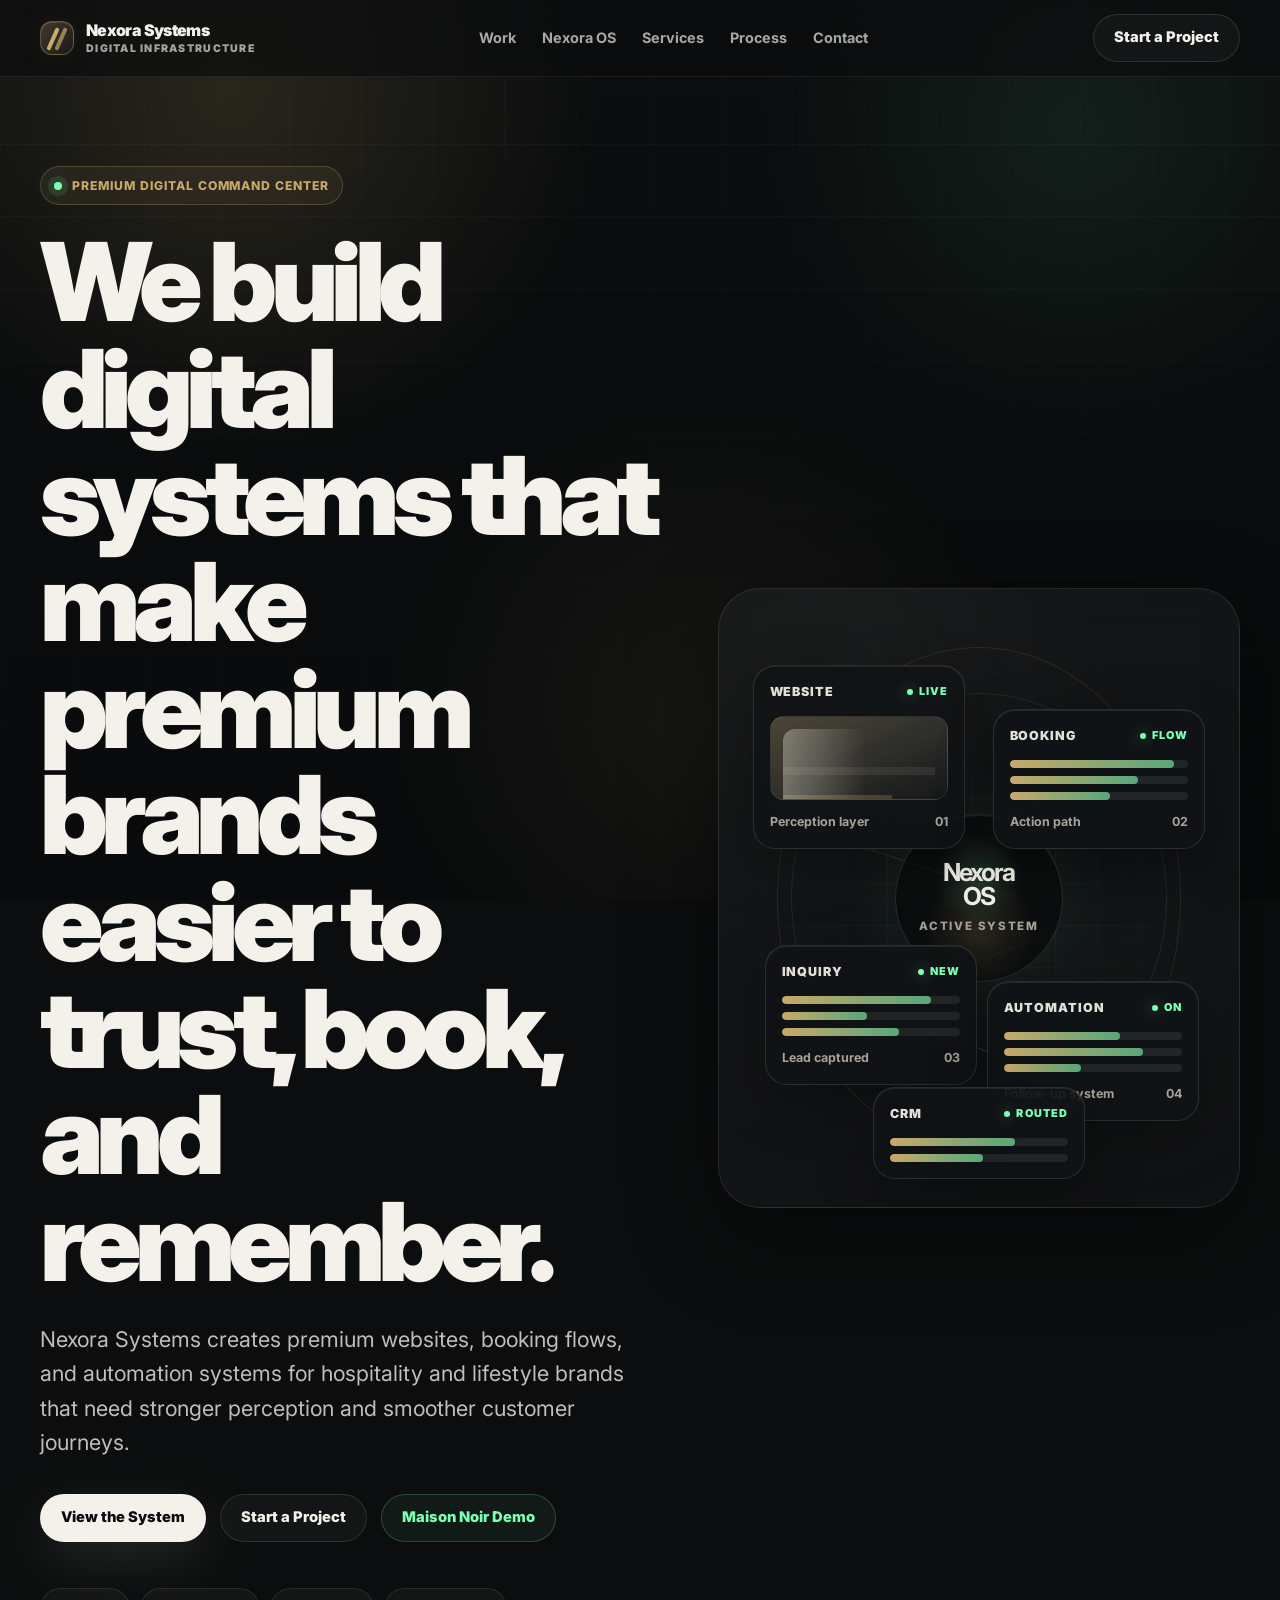
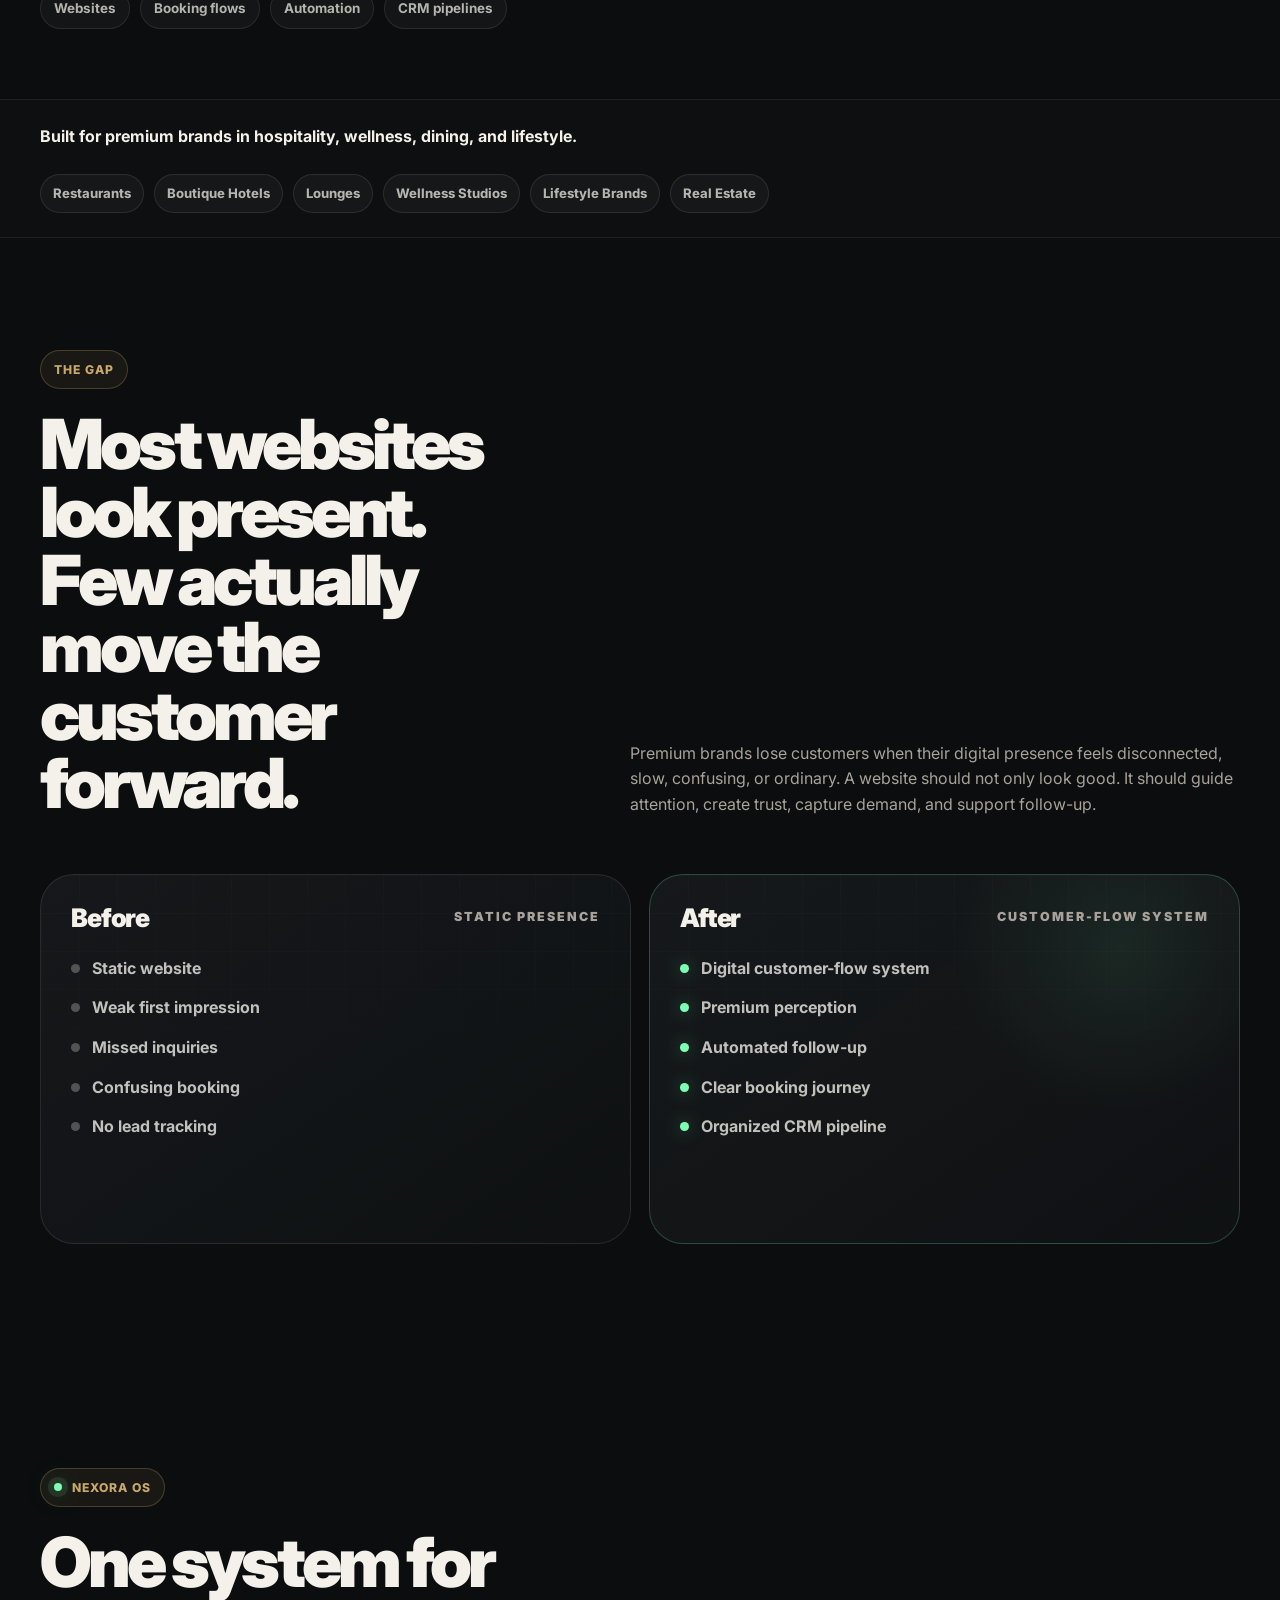
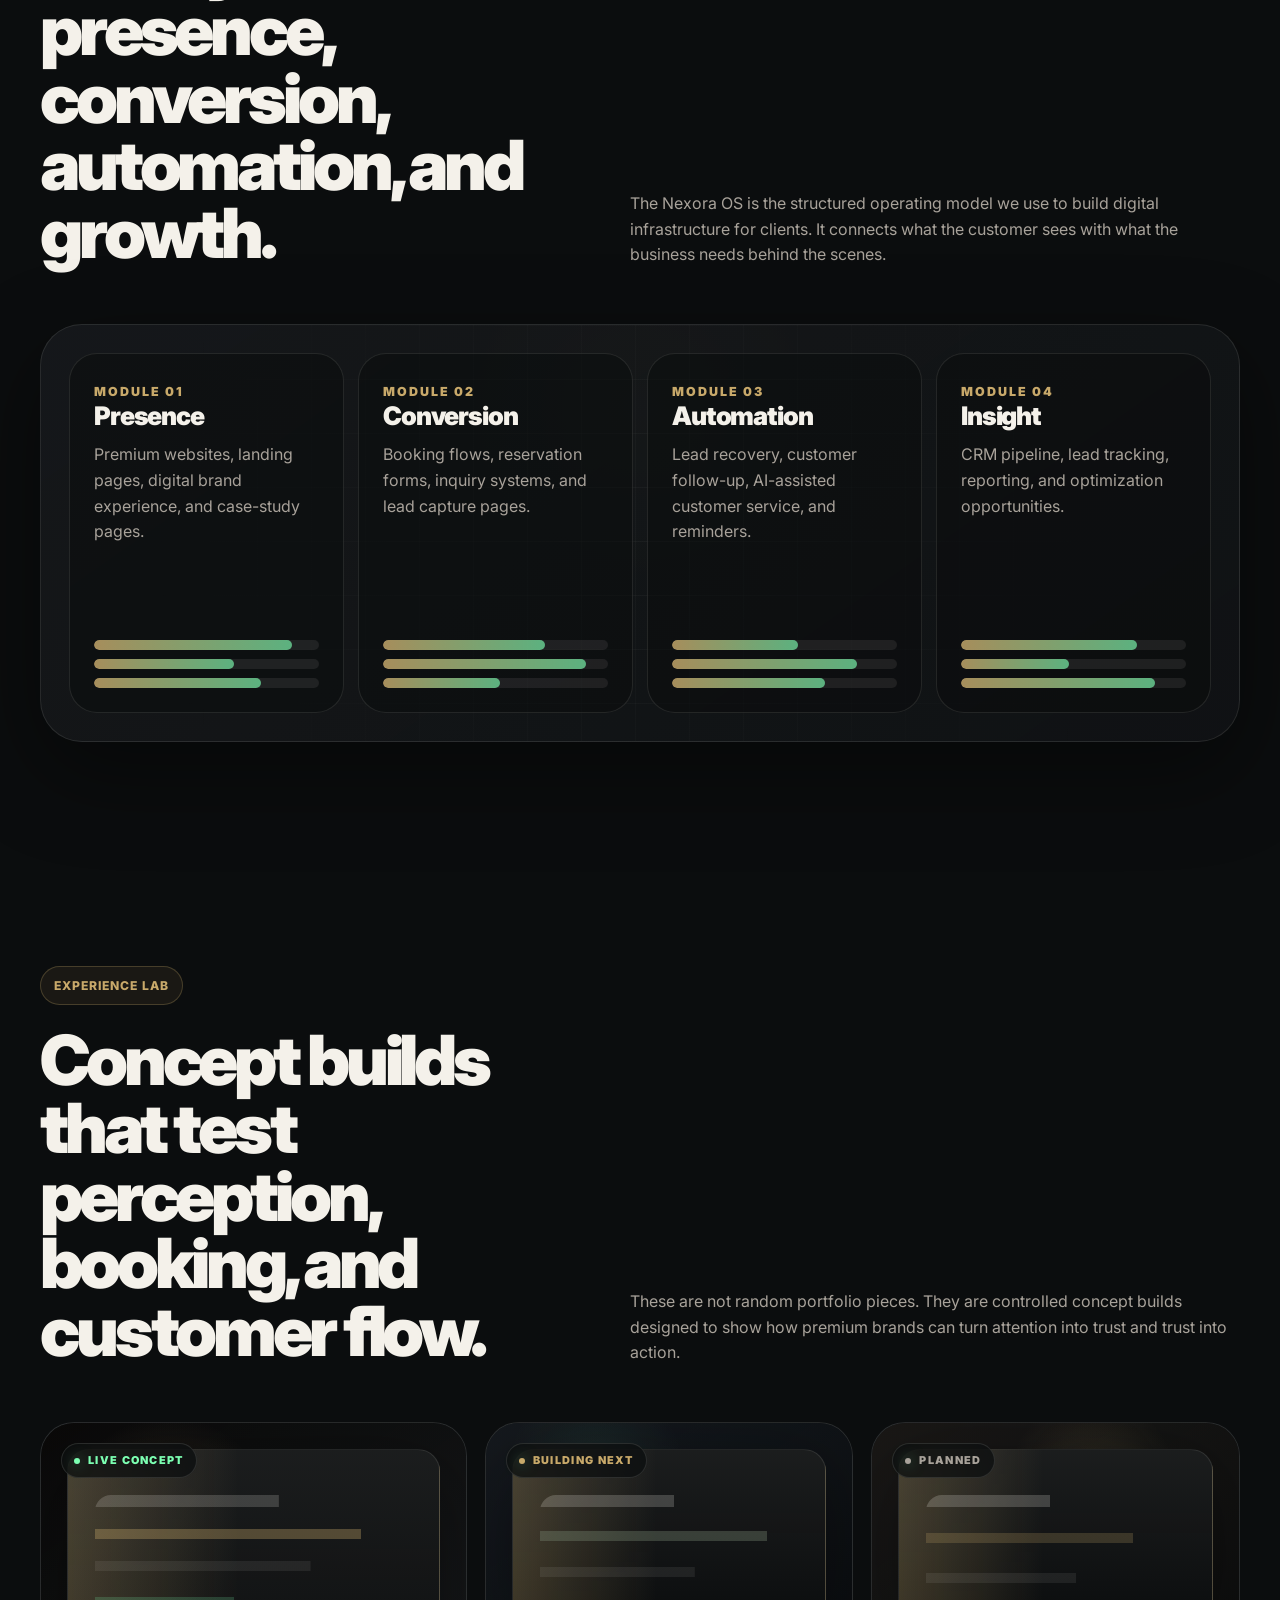
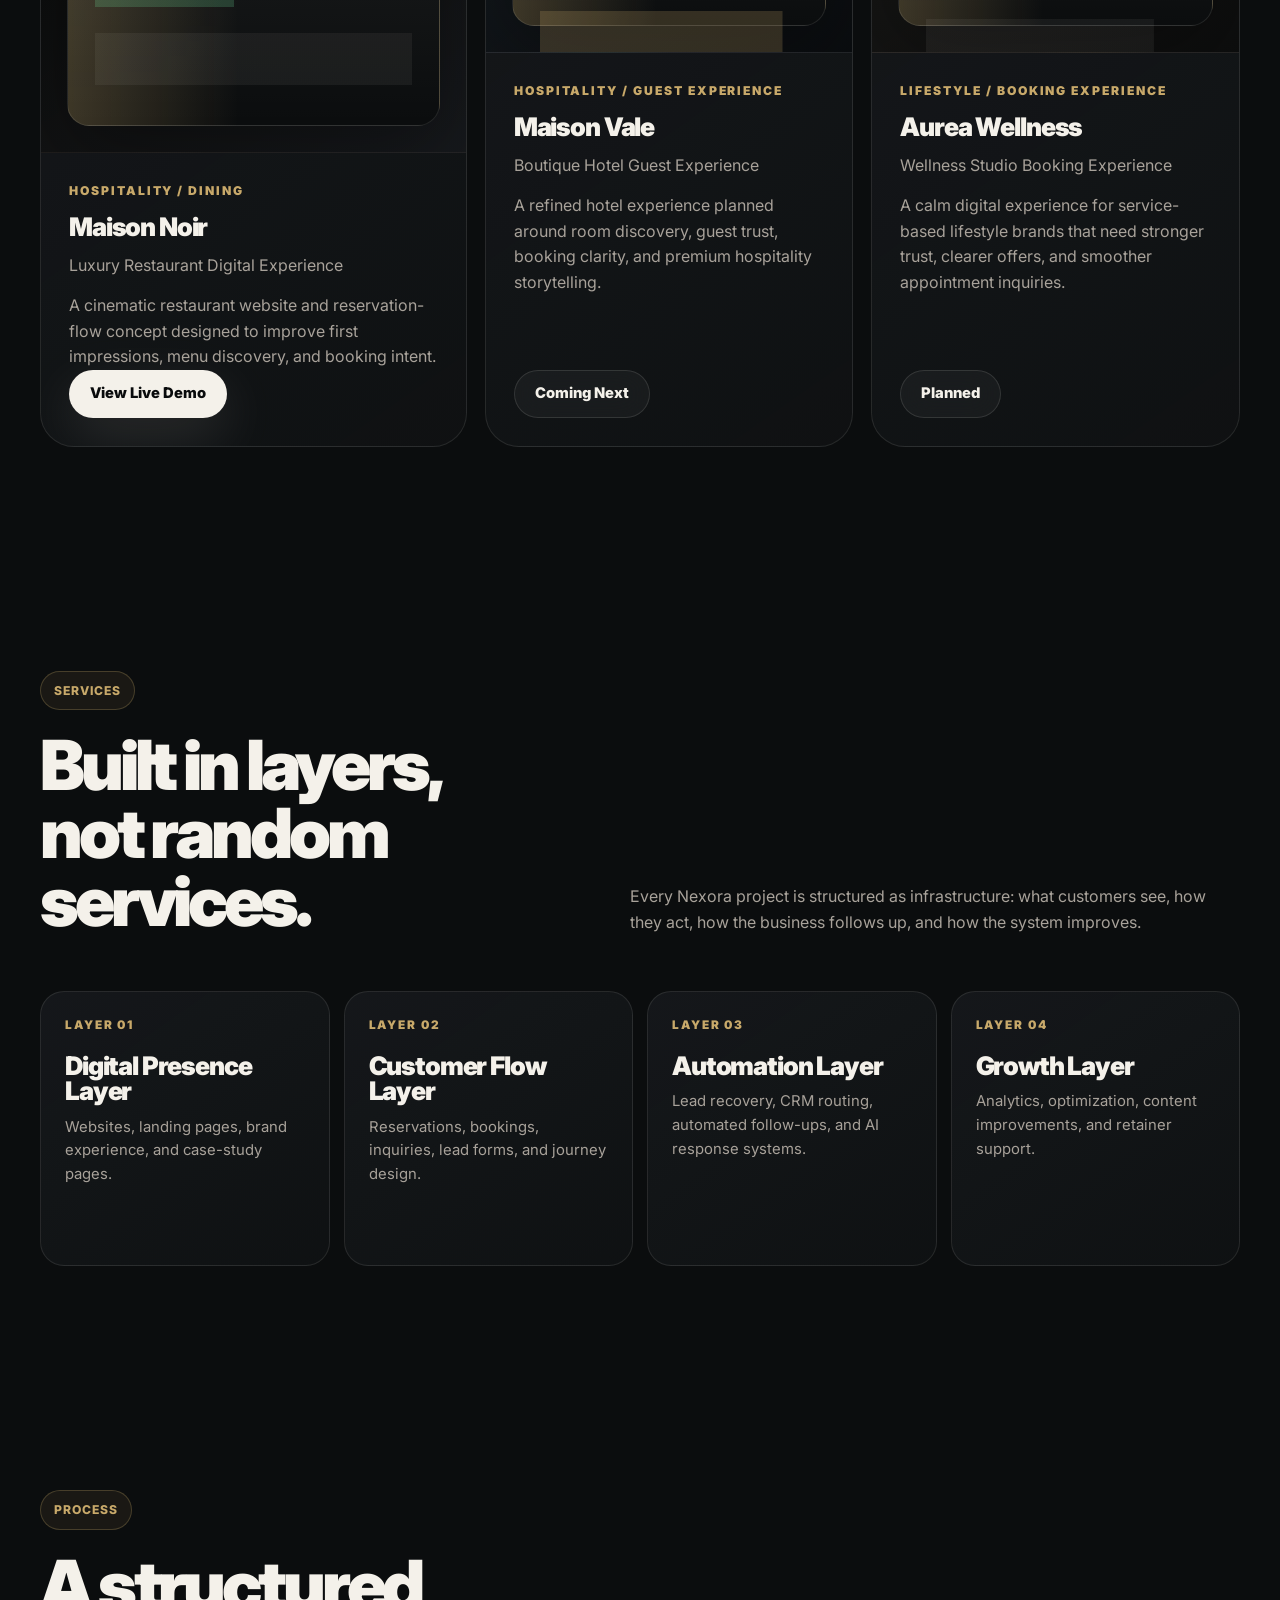
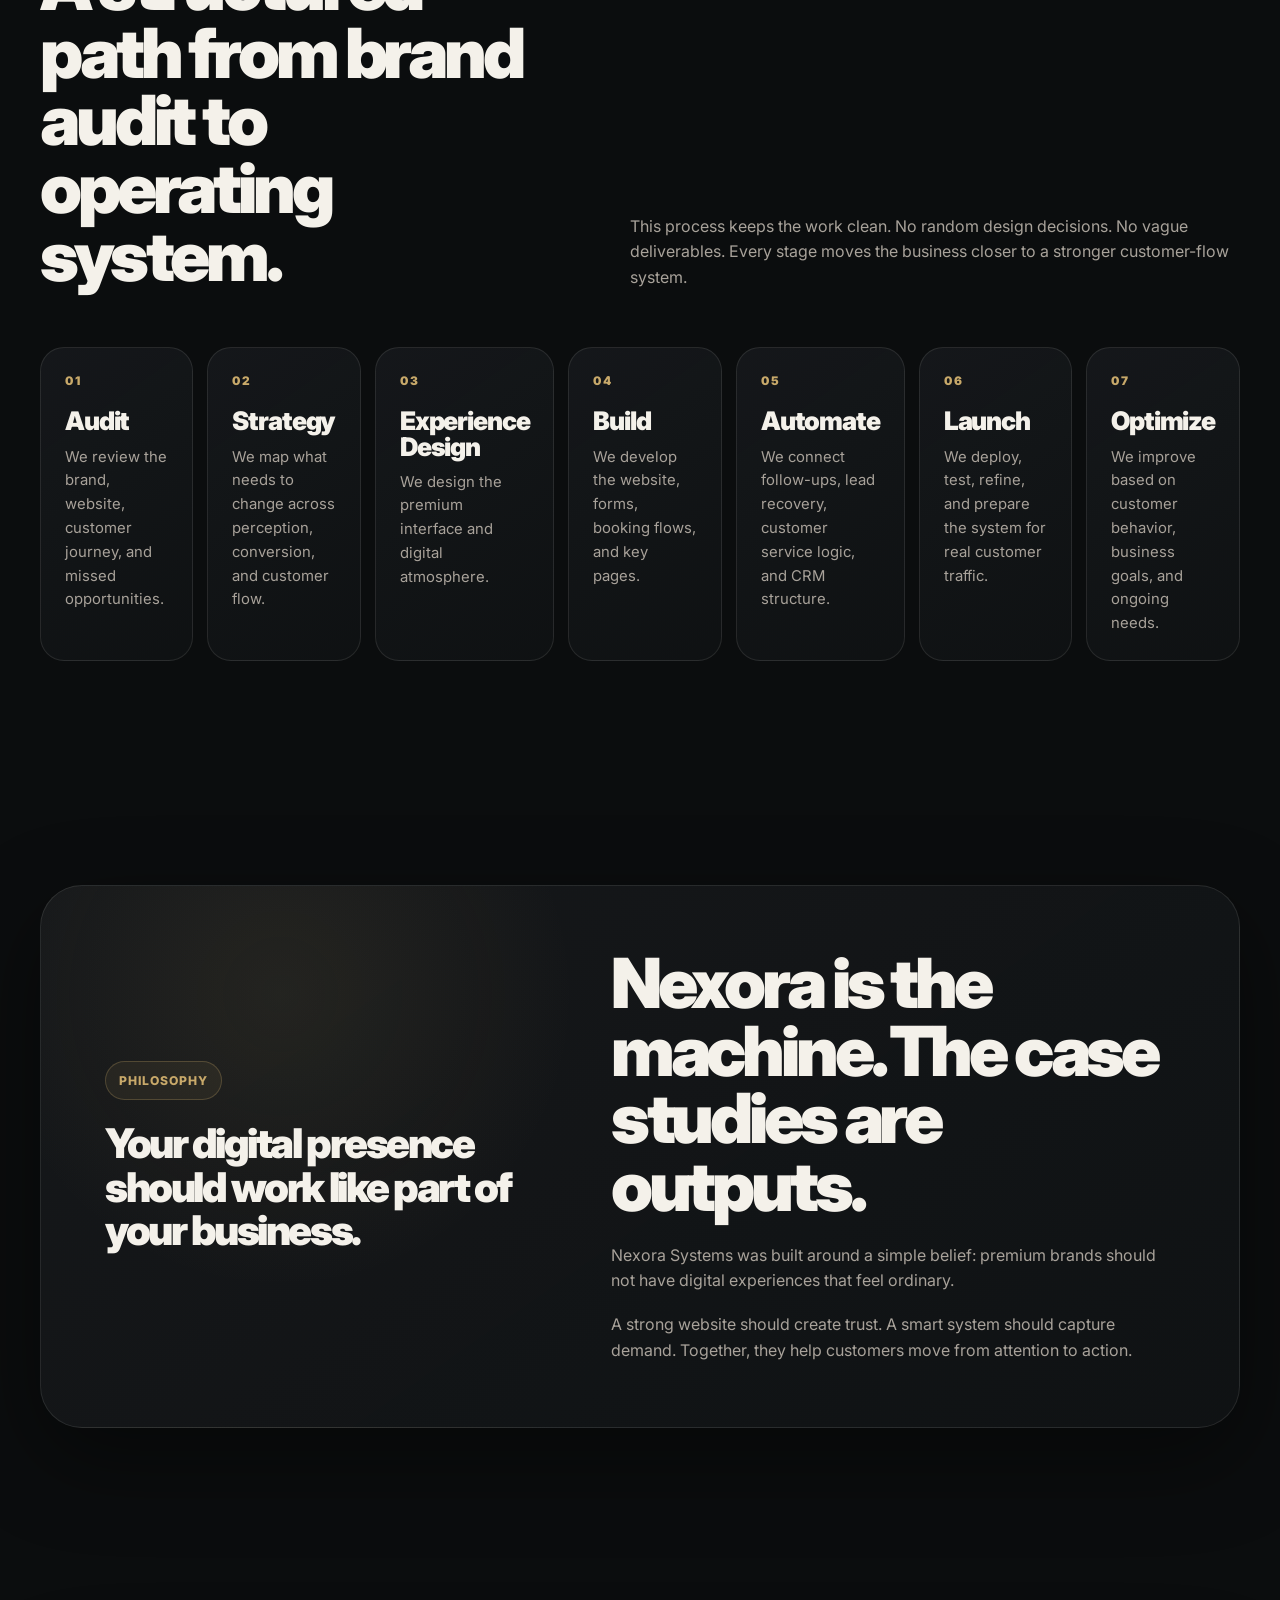
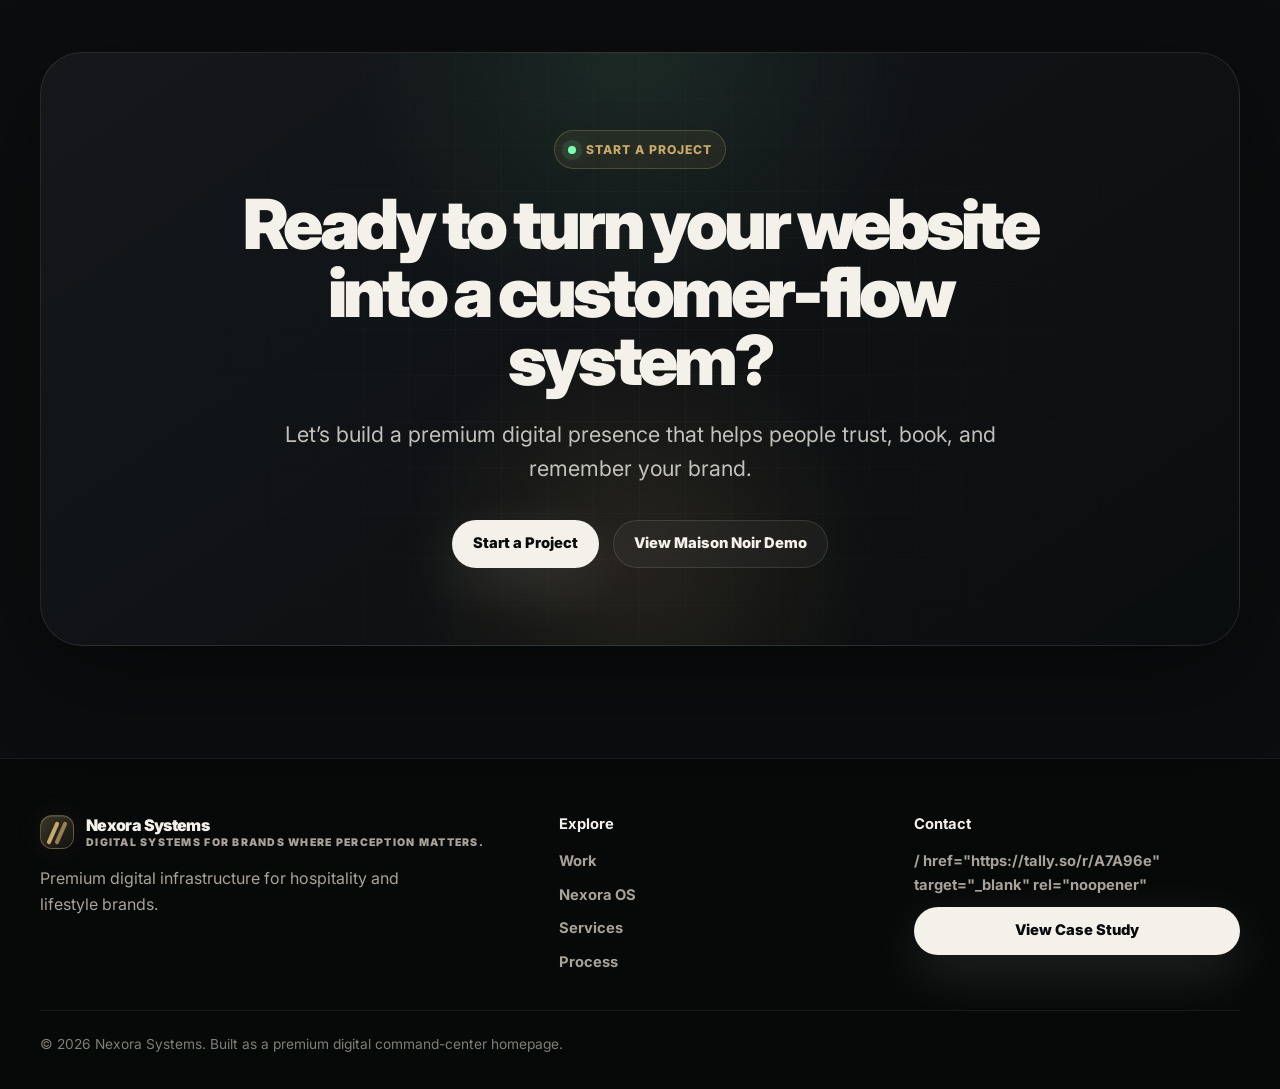
==== commit 462dbe27: "Update index.html" ====
--- a/index.html
+++ b/index.html
@@ -1682,9 +1682,9 @@
         <a href="#process">Process</a>
       </nav>
       <div class="footer-links">
-        <strong>Contact</strong>
-        <a href="mailto:nexorasystems@gmail.com">nexorasystems@gmail.com</a>
-        <a href="https://maison-noir-restaurant-demo.netlify.app/" target="_blank" rel="noopener">Maison Noir Demo</a>
+        <strong>Contact</strong>/
+        href="https://tally.so/r/A7A96e" target="_blank" rel="noopener"
+       <a class="btn btn-primary" href="https://maison-noir-case-study.netlify.app/" target="_blank" rel="noopener">View Case Study</a>
       </div>
     </div>
     <div class="container">
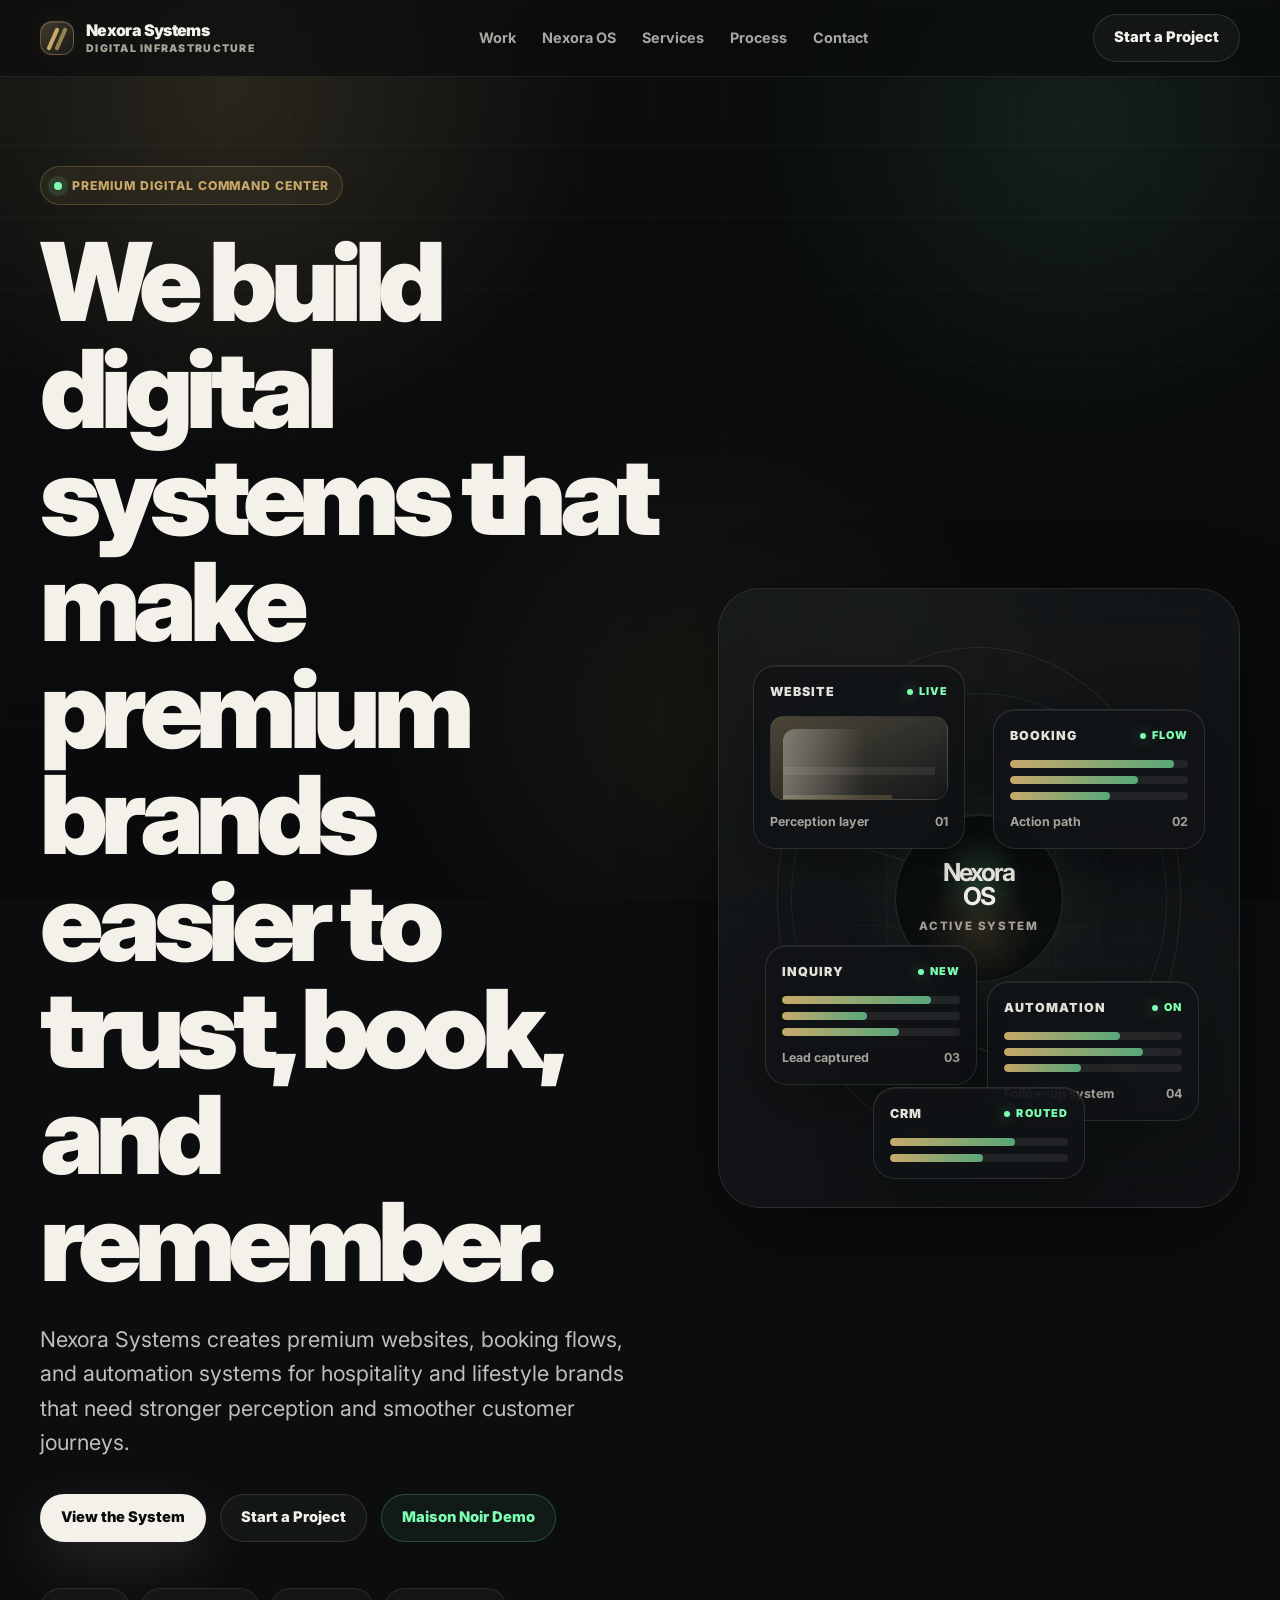
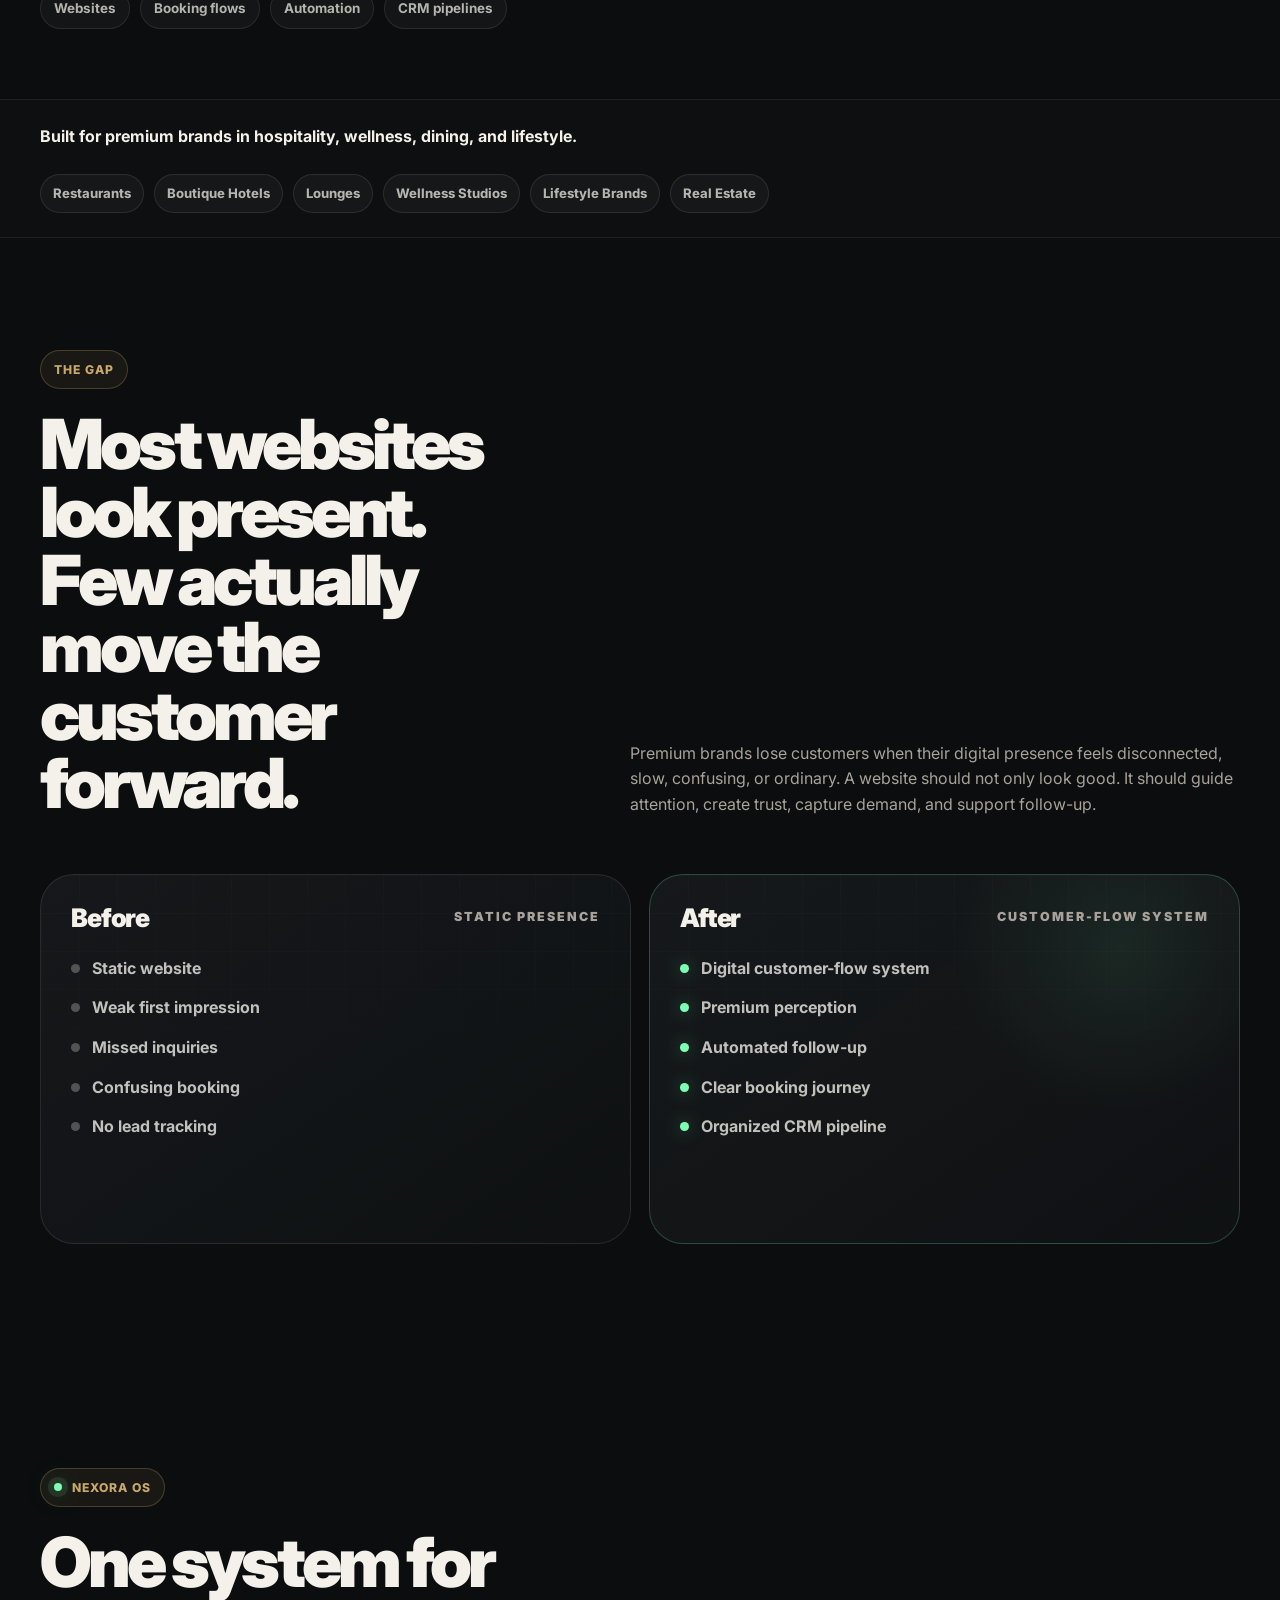
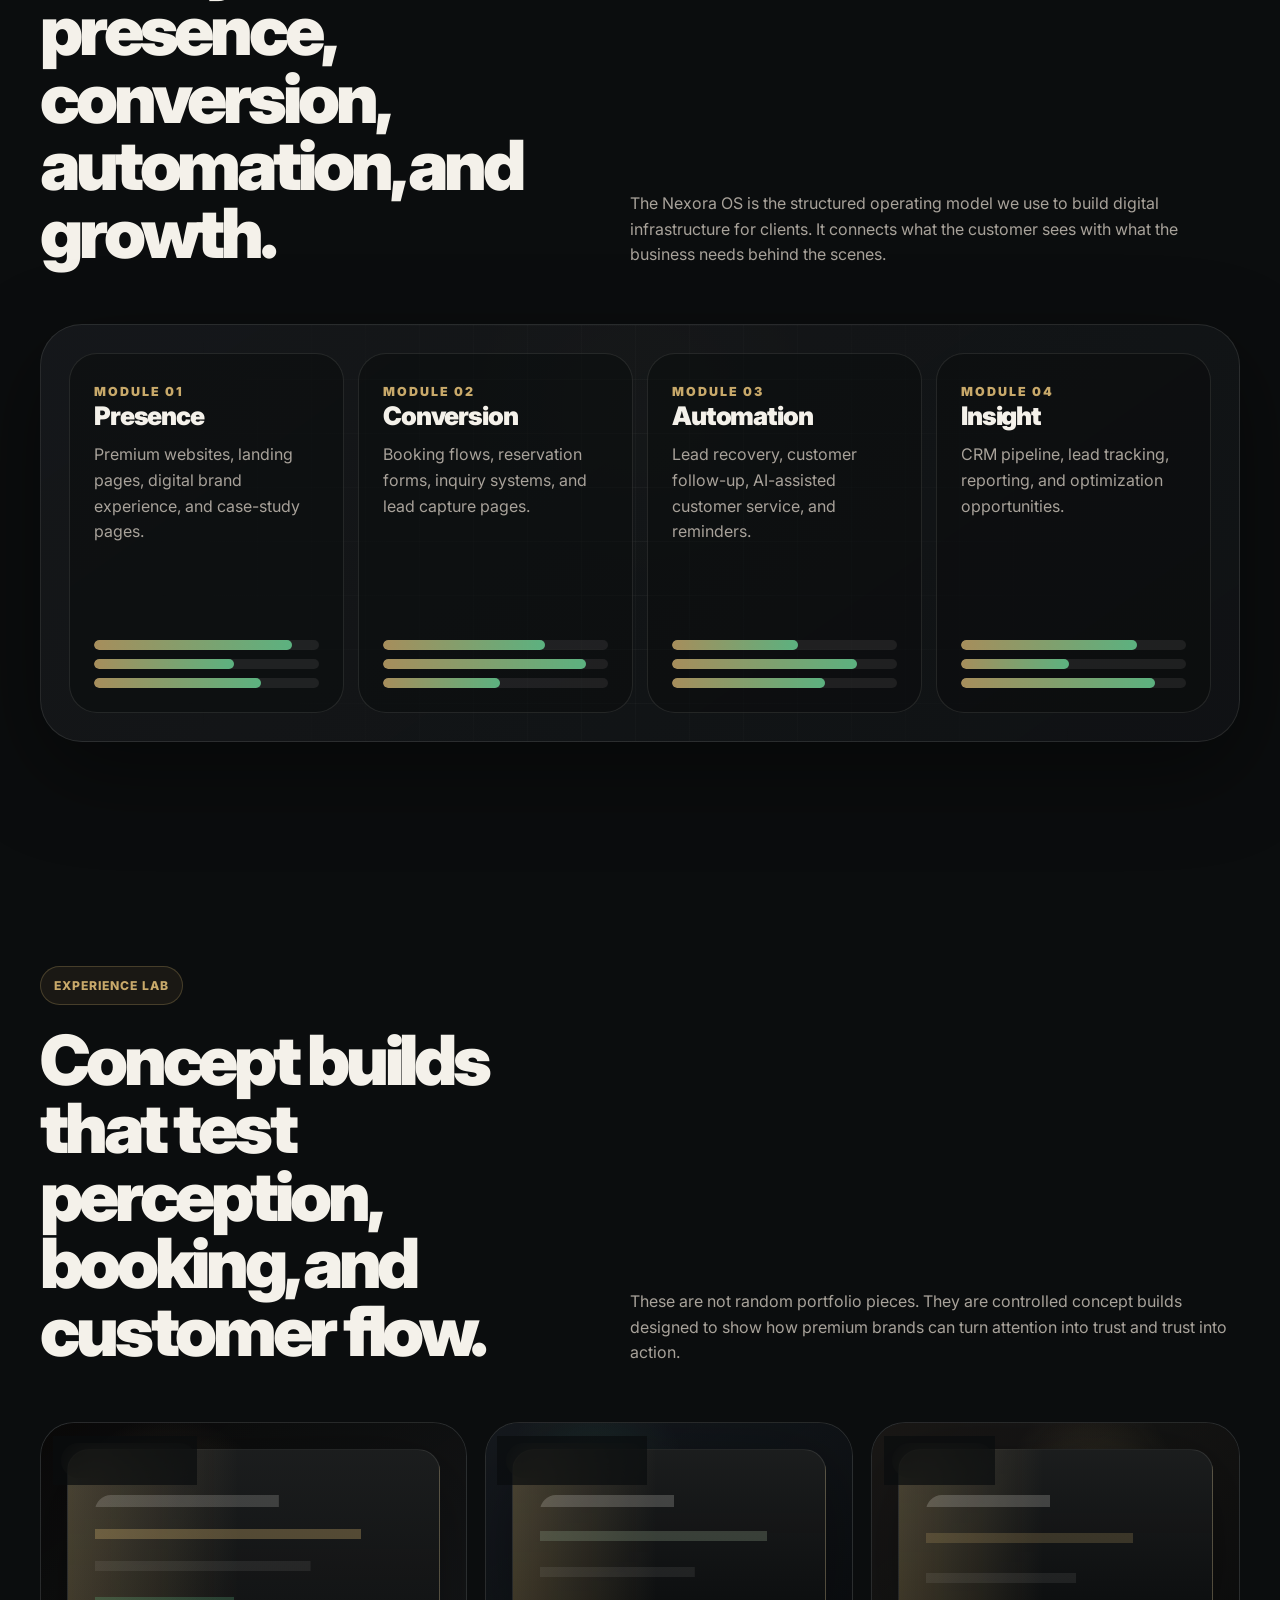
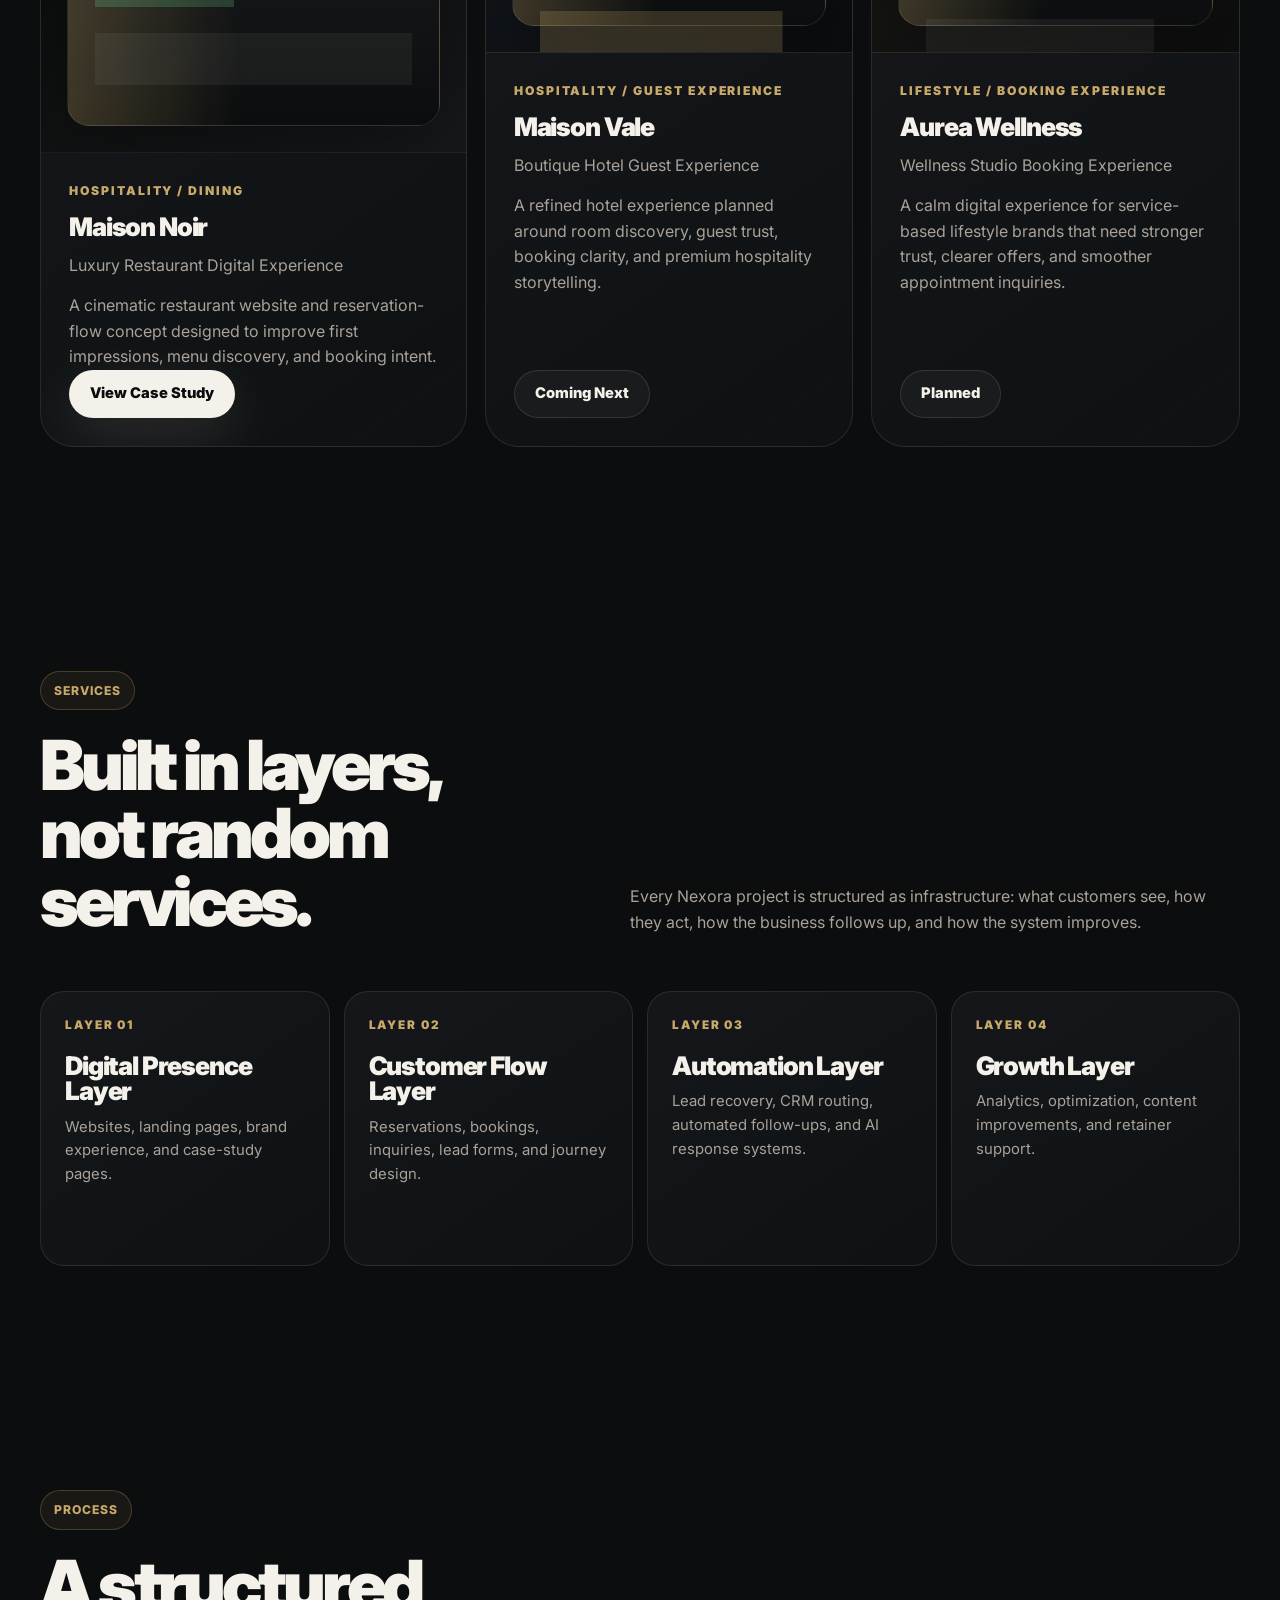
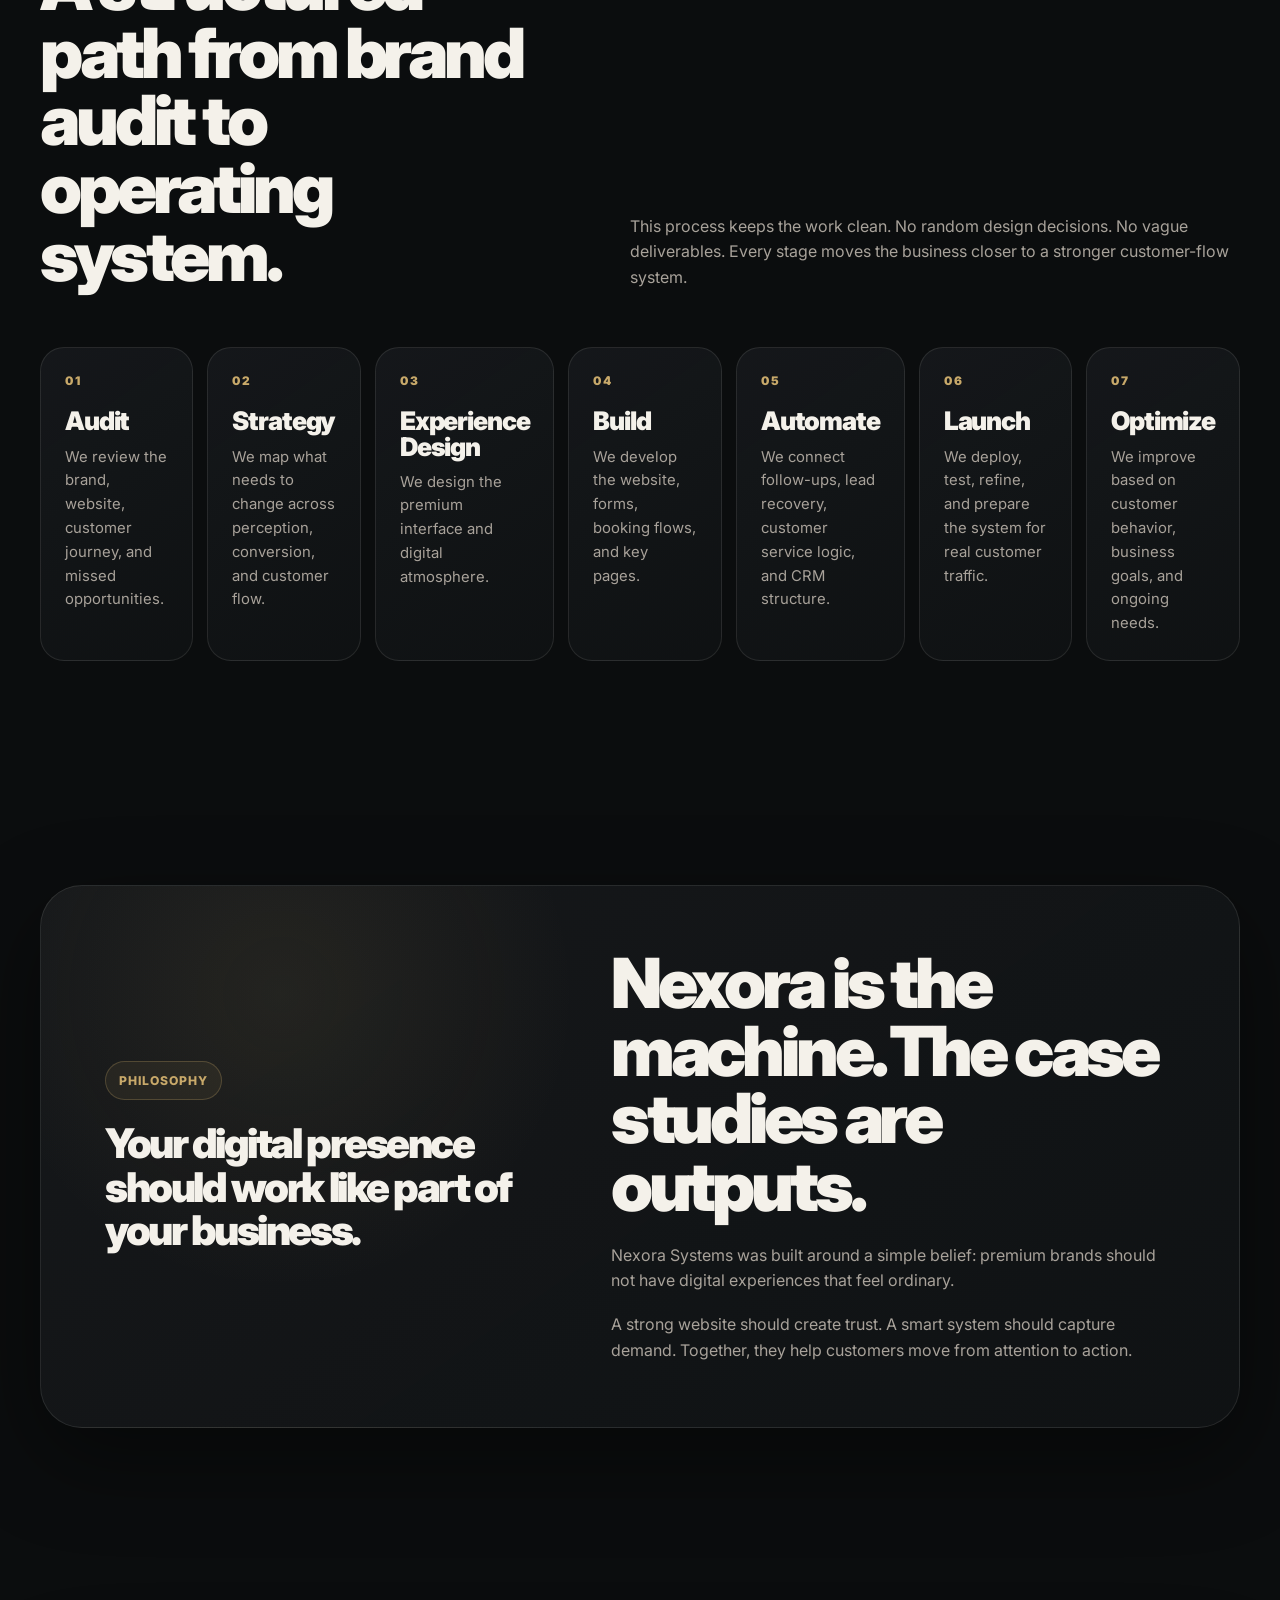
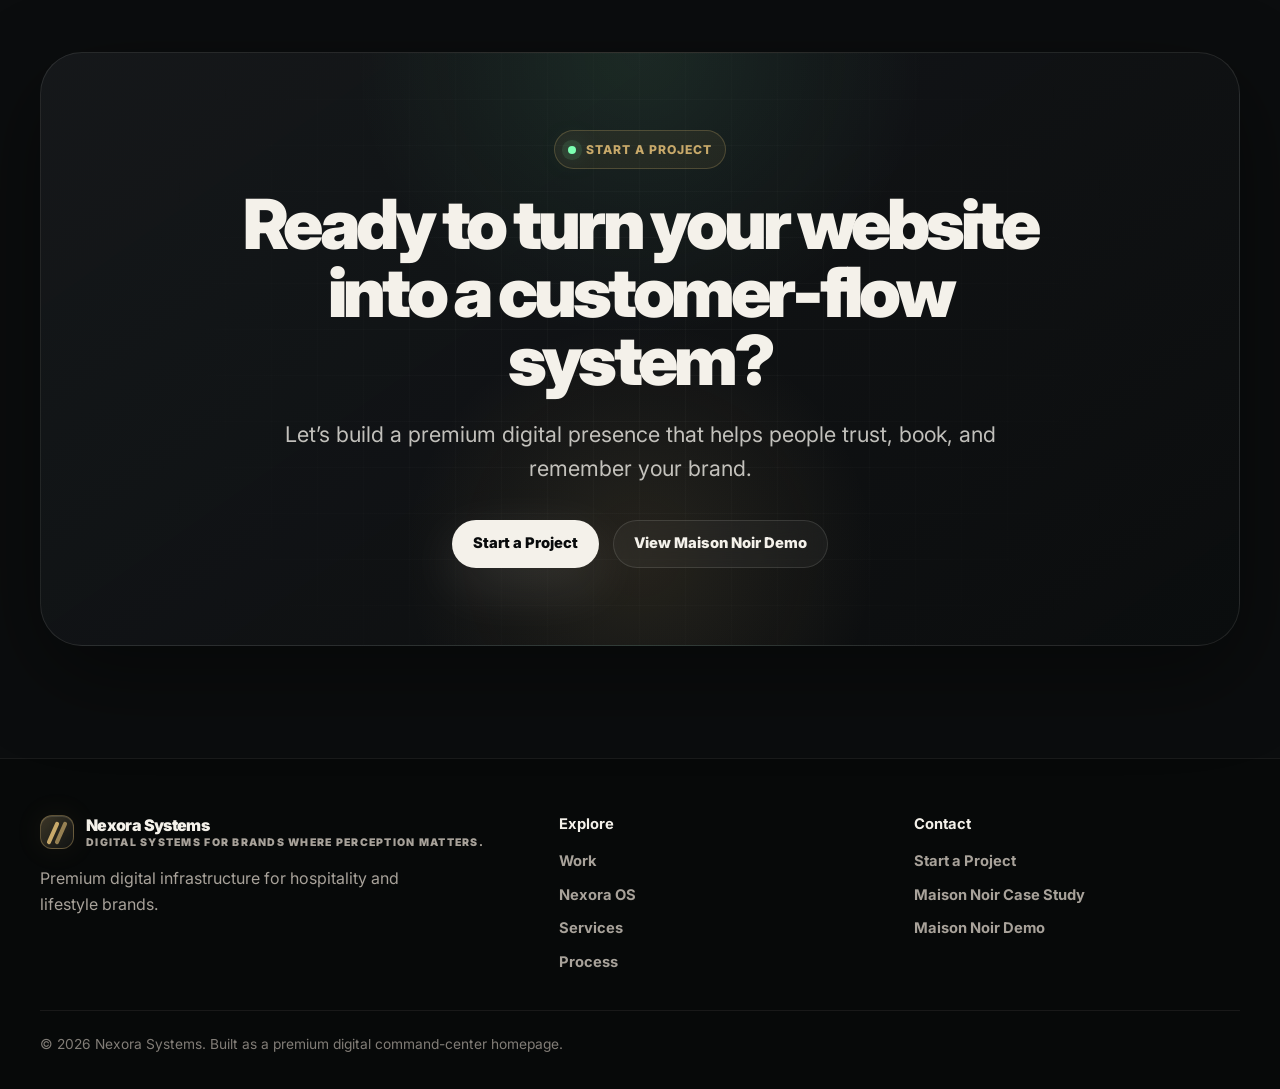
==== commit fb8a6838: "index.html" ====
--- a/index.html
+++ b/index.html
@@ -1304,7 +1304,7 @@
         <a href="#contact">Contact</a>
       </nav>
 
-      <a class="btn btn-secondary" href="#contact">Start a Project</a>
+      <a class="btn btn-secondary" href="https://tally.so/r/A7A96e" target="_blank" rel="noopener">Start a Project</a>
       <button class="menu-toggle" id="menuToggle" aria-label="Open menu">☰</button>
     </div>
 
@@ -1313,7 +1313,7 @@
       <a href="#os">Nexora OS</a>
       <a href="#services">Services</a>
       <a href="#process">Process</a>
-      <a href="#contact" class="btn btn-secondary">Start a Project</a>
+      <a href="https://tally.so/r/A7A96e" target="_blank" rel="noopener" class="btn btn-secondary">Start a Project</a>
     </nav>
   </header>
 
@@ -1327,7 +1327,7 @@
 
           <div class="hero-actions">
             <a href="#os" class="btn btn-primary">View the System</a>
-            <a href="#contact" class="btn btn-secondary">Start a Project</a>
+            <a href="https://tally.so/r/A7A96e" target="_blank" rel="noopener" class="btn btn-secondary">Start a Project</a>
             <a href="https://maison-noir-restaurant-demo.netlify.app/" target="_blank" rel="noopener" class="btn btn-ghost">Maison Noir Demo</a>
           </div>
 
@@ -1544,7 +1544,7 @@
               <h3>Maison Noir</h3>
               <p>Luxury Restaurant Digital Experience</p>
               <p>A cinematic restaurant website and reservation-flow concept designed to improve first impressions, menu discovery, and booking intent.</p>
-              <a class="btn btn-primary" href="https://maison-noir-restaurant-demo.netlify.app/" target="_blank" rel="noopener">View Live Demo</a>
+              <a class="btn btn-primary" href="https://maison-noir-case-study.netlify.app/" target="_blank" rel="noopener">View Case Study</a>
             </div>
           </article>
 
@@ -1657,7 +1657,7 @@
           <h2 style="margin-top: 22px;">Ready to turn your website into a customer-flow system?</h2>
           <p class="lead">Let’s build a premium digital presence that helps people trust, book, and remember your brand.</p>
           <div class="cta-actions">
-            <a class="btn btn-primary" href="mailto:nexorasystems@gmail.com?subject=Project Inquiry — Nexora Systems">Start a Project</a>
+            <a class="btn btn-primary" href="https://tally.so/r/A7A96e" target="_blank" rel="noopener">Start a Project</a>
             <a class="btn btn-secondary" href="https://maison-noir-restaurant-demo.netlify.app/" target="_blank" rel="noopener">View Maison Noir Demo</a>
           </div>
         </div>
@@ -1682,9 +1682,10 @@
         <a href="#process">Process</a>
       </nav>
       <div class="footer-links">
-        <strong>Contact</strong>/
-        href="https://tally.so/r/A7A96e" target="_blank" rel="noopener"
-       <a class="btn btn-primary" href="https://maison-noir-case-study.netlify.app/" target="_blank" rel="noopener">View Case Study</a>
+        <strong>Contact</strong>
+        <a href="https://tally.so/r/A7A96e" target="_blank" rel="noopener">Start a Project</a>
+        <a href="https://maison-noir-case-study.netlify.app/" target="_blank" rel="noopener">Maison Noir Case Study</a>
+        <a href="https://maison-noir-restaurant-demo.netlify.app/" target="_blank" rel="noopener">Maison Noir Demo</a>
       </div>
     </div>
     <div class="container">
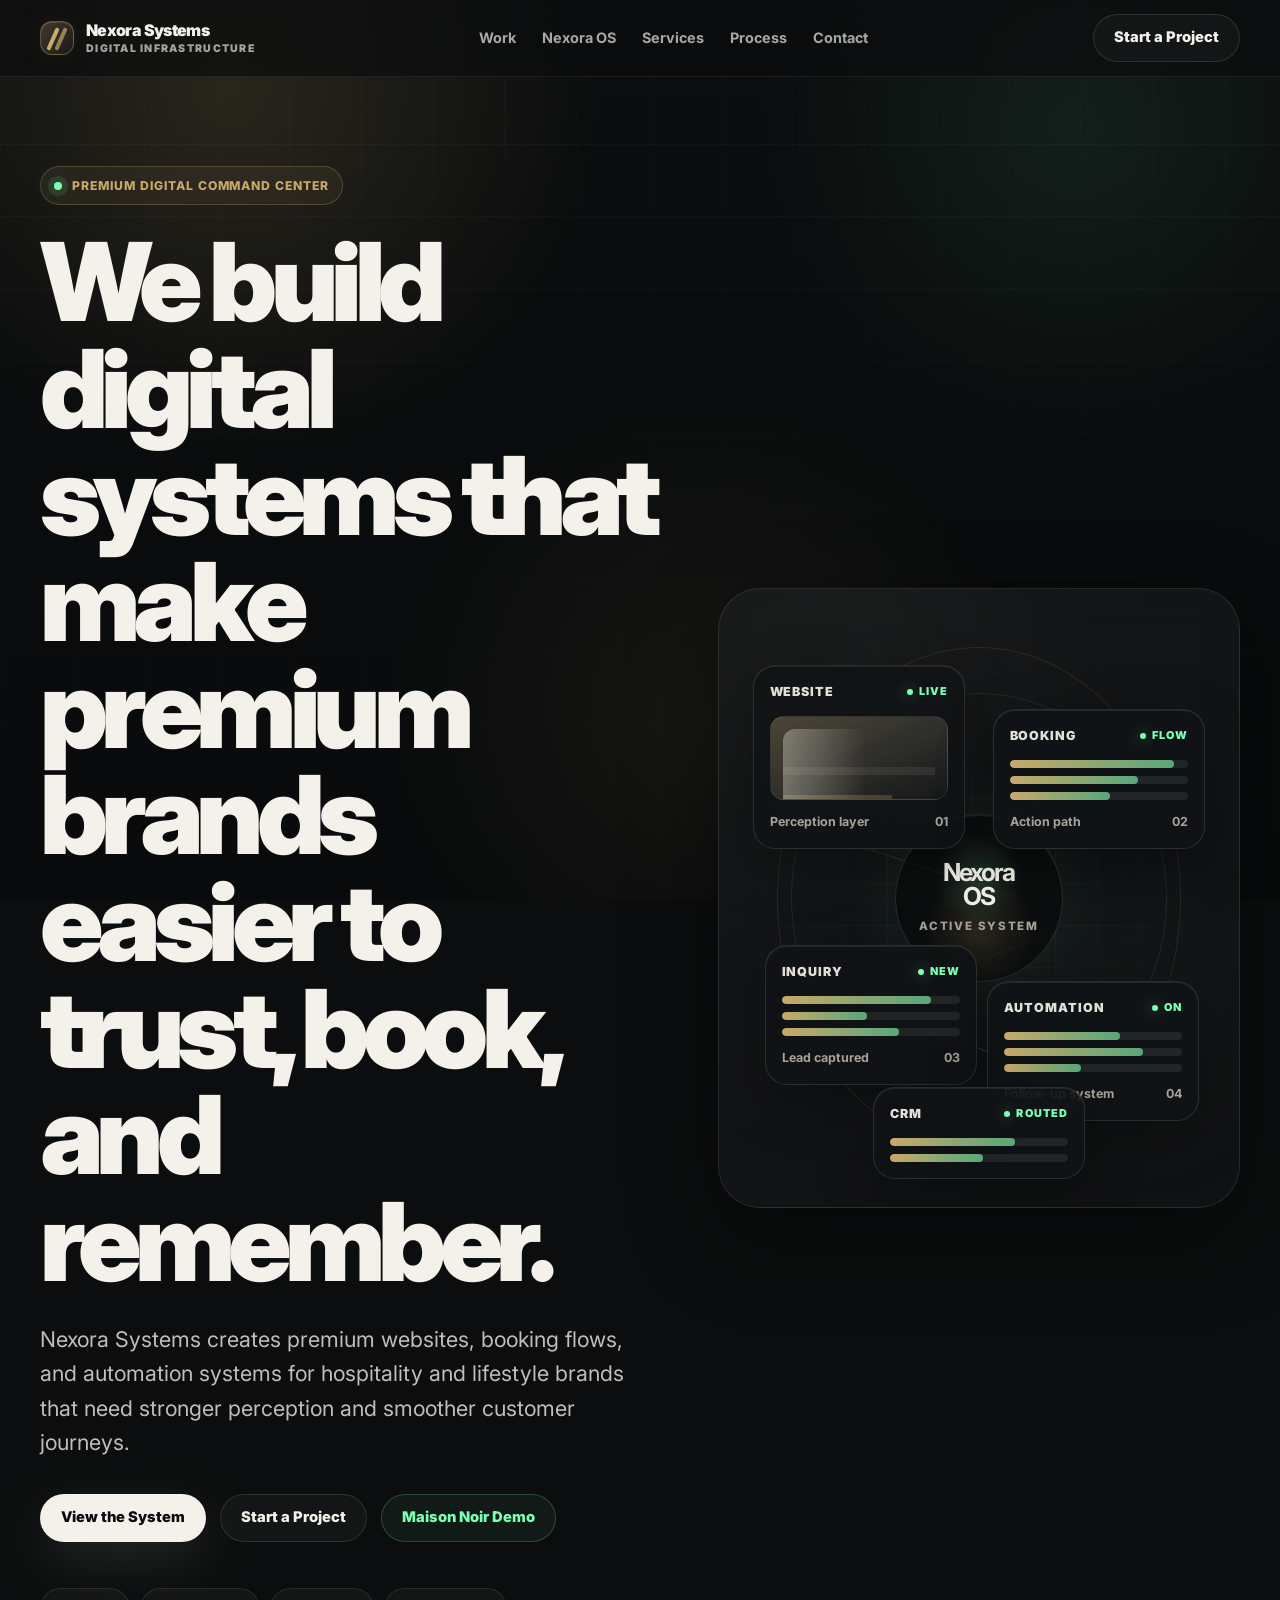
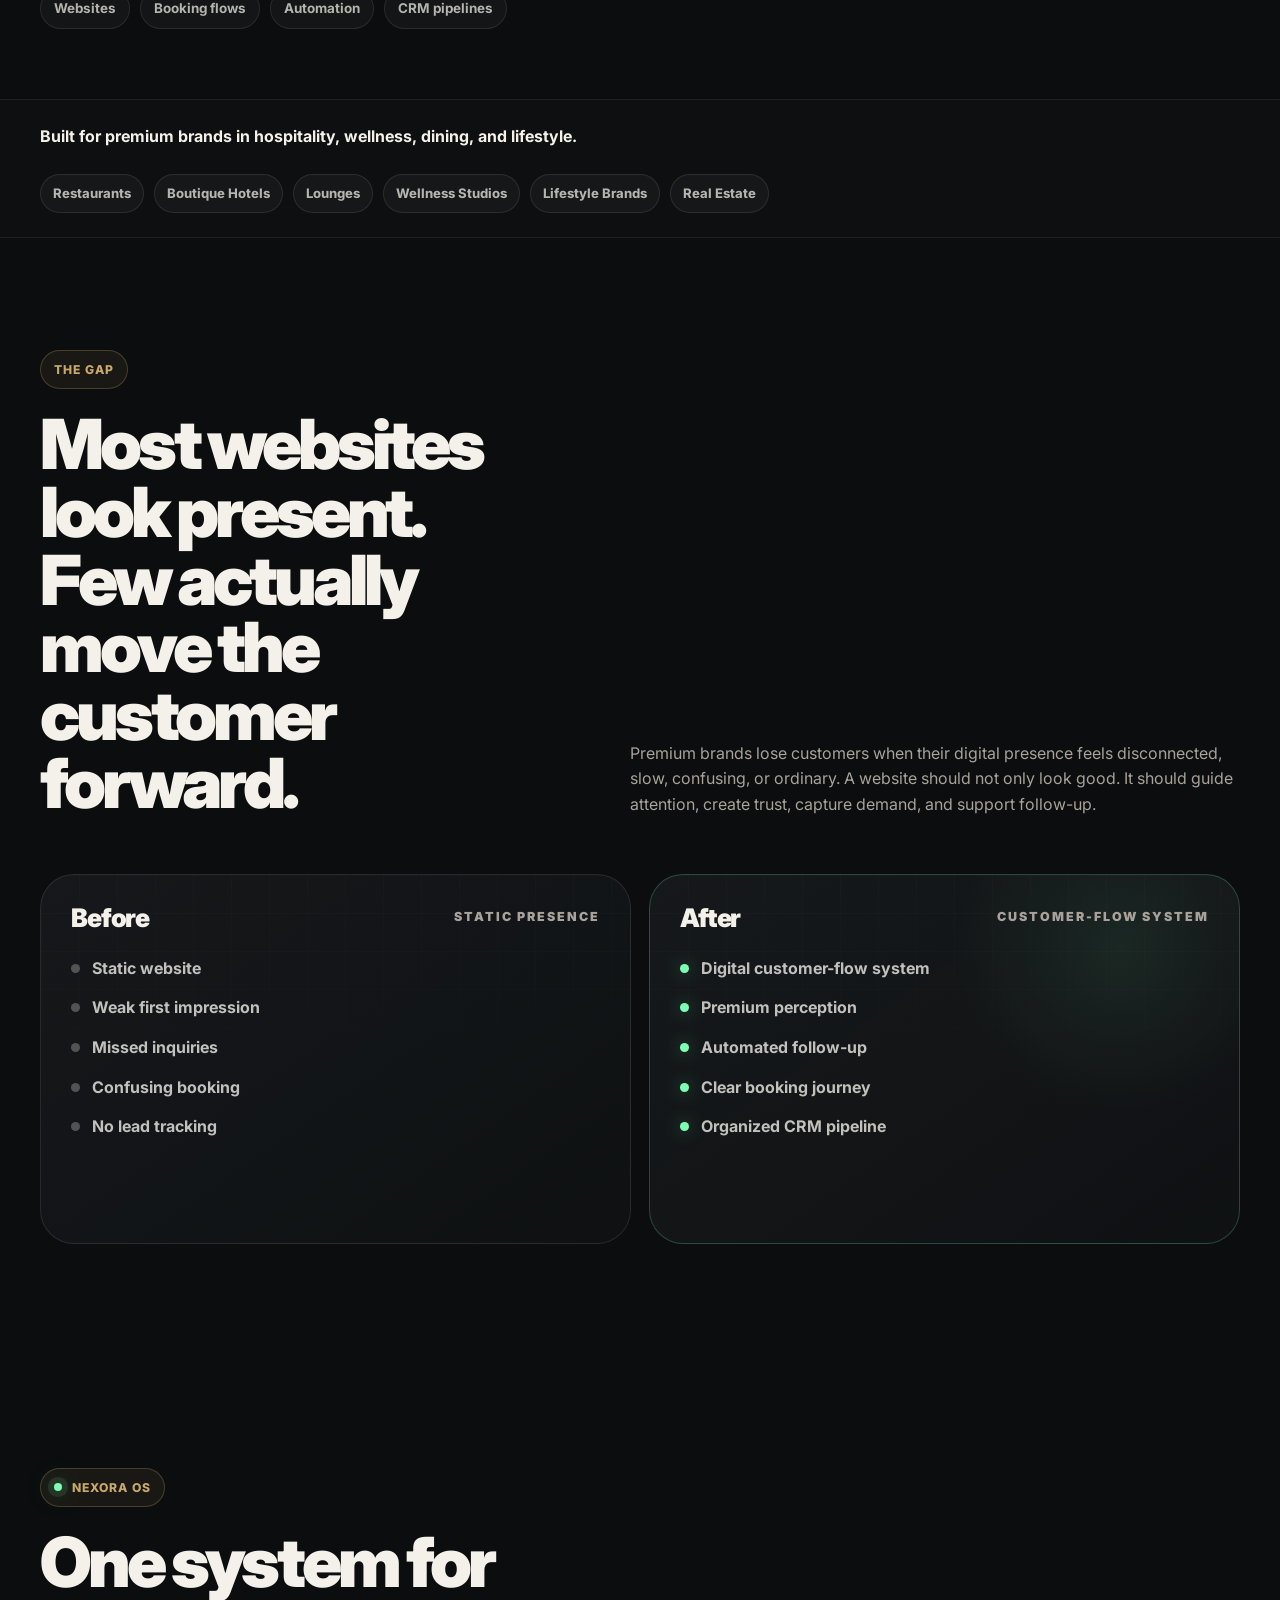
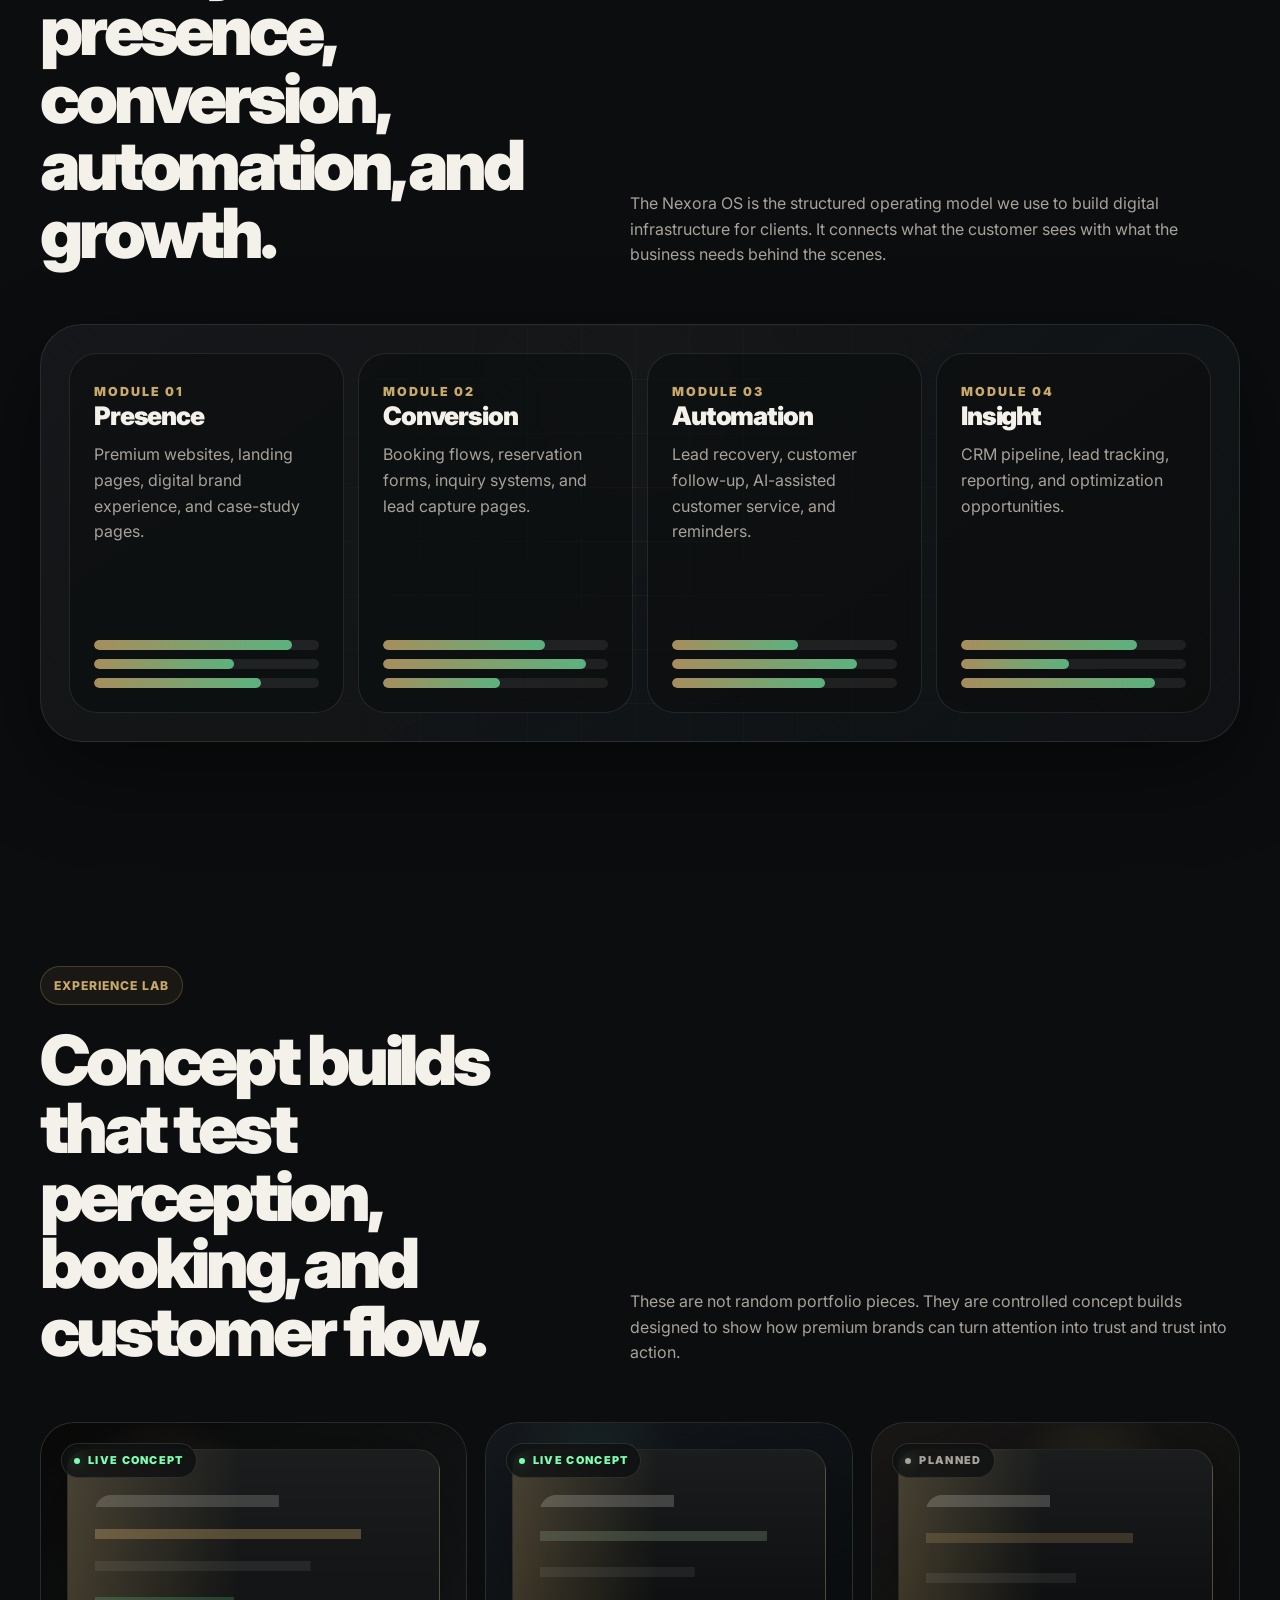
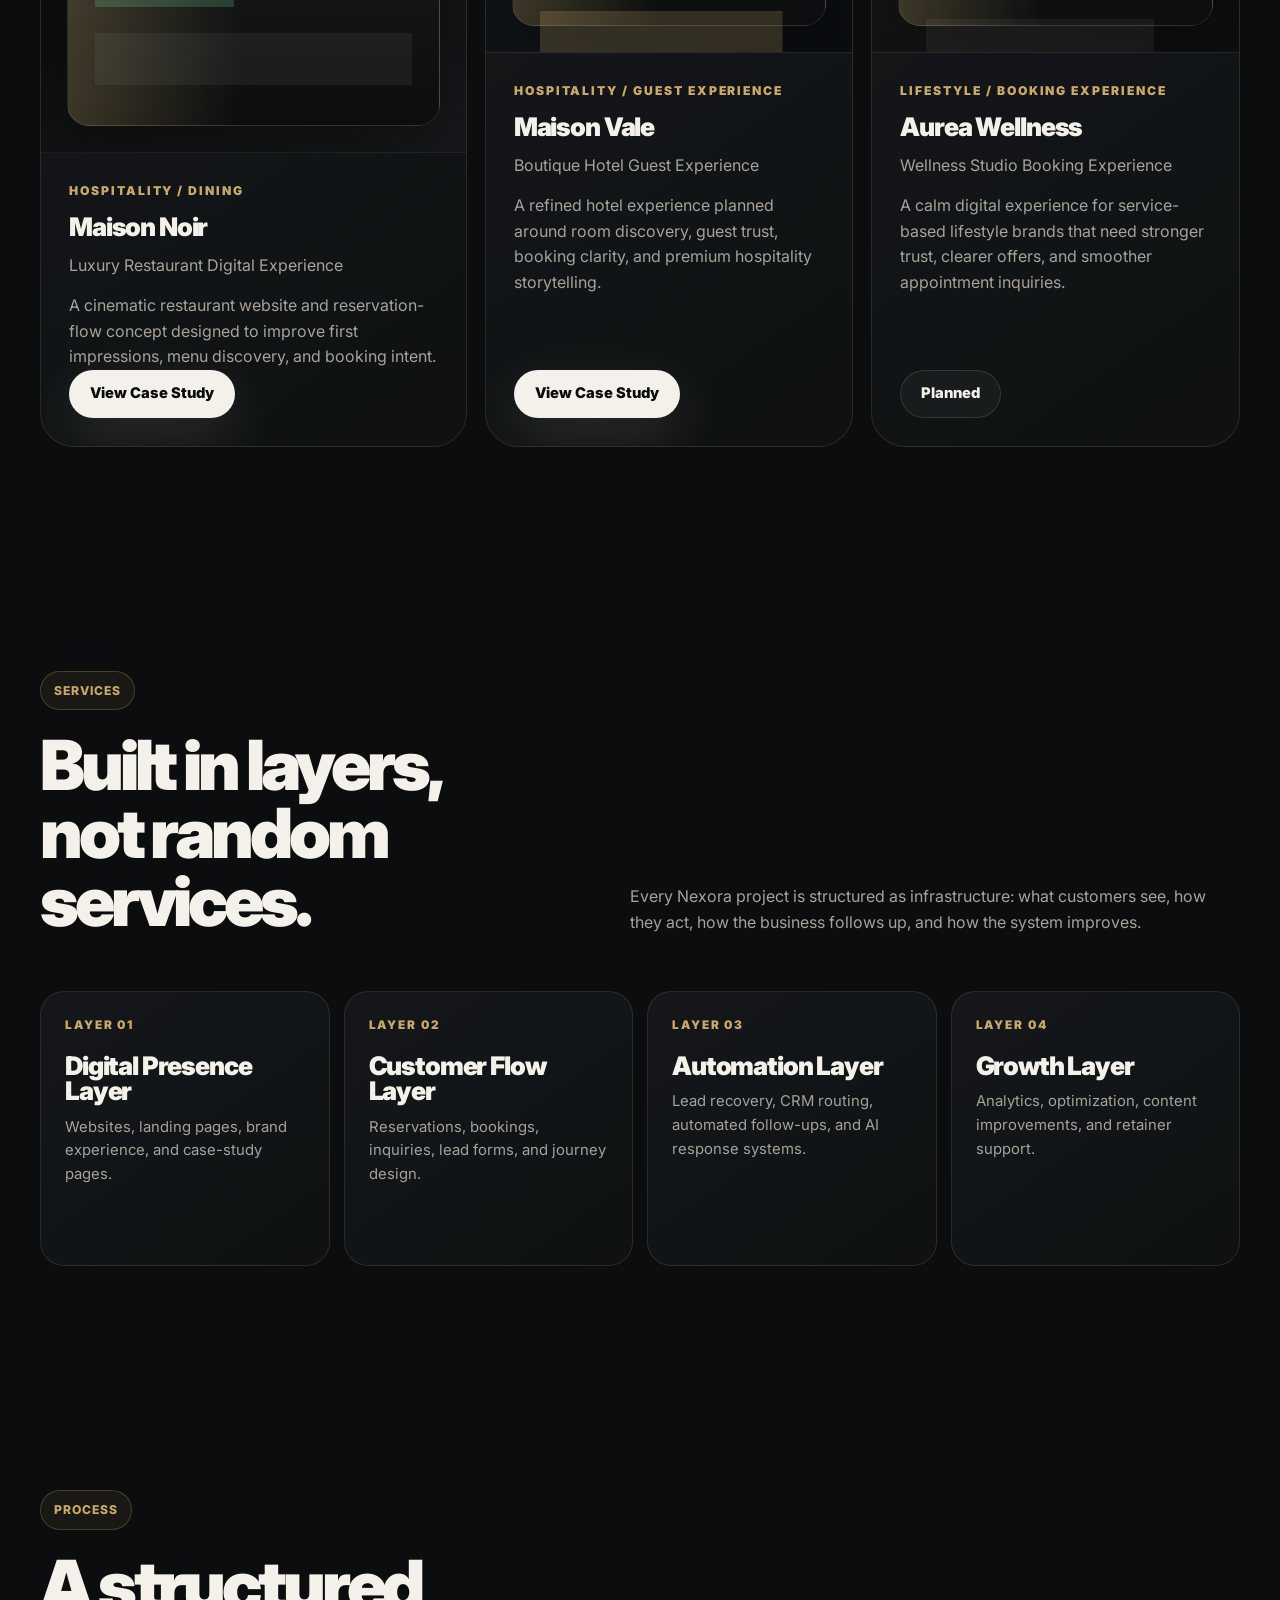
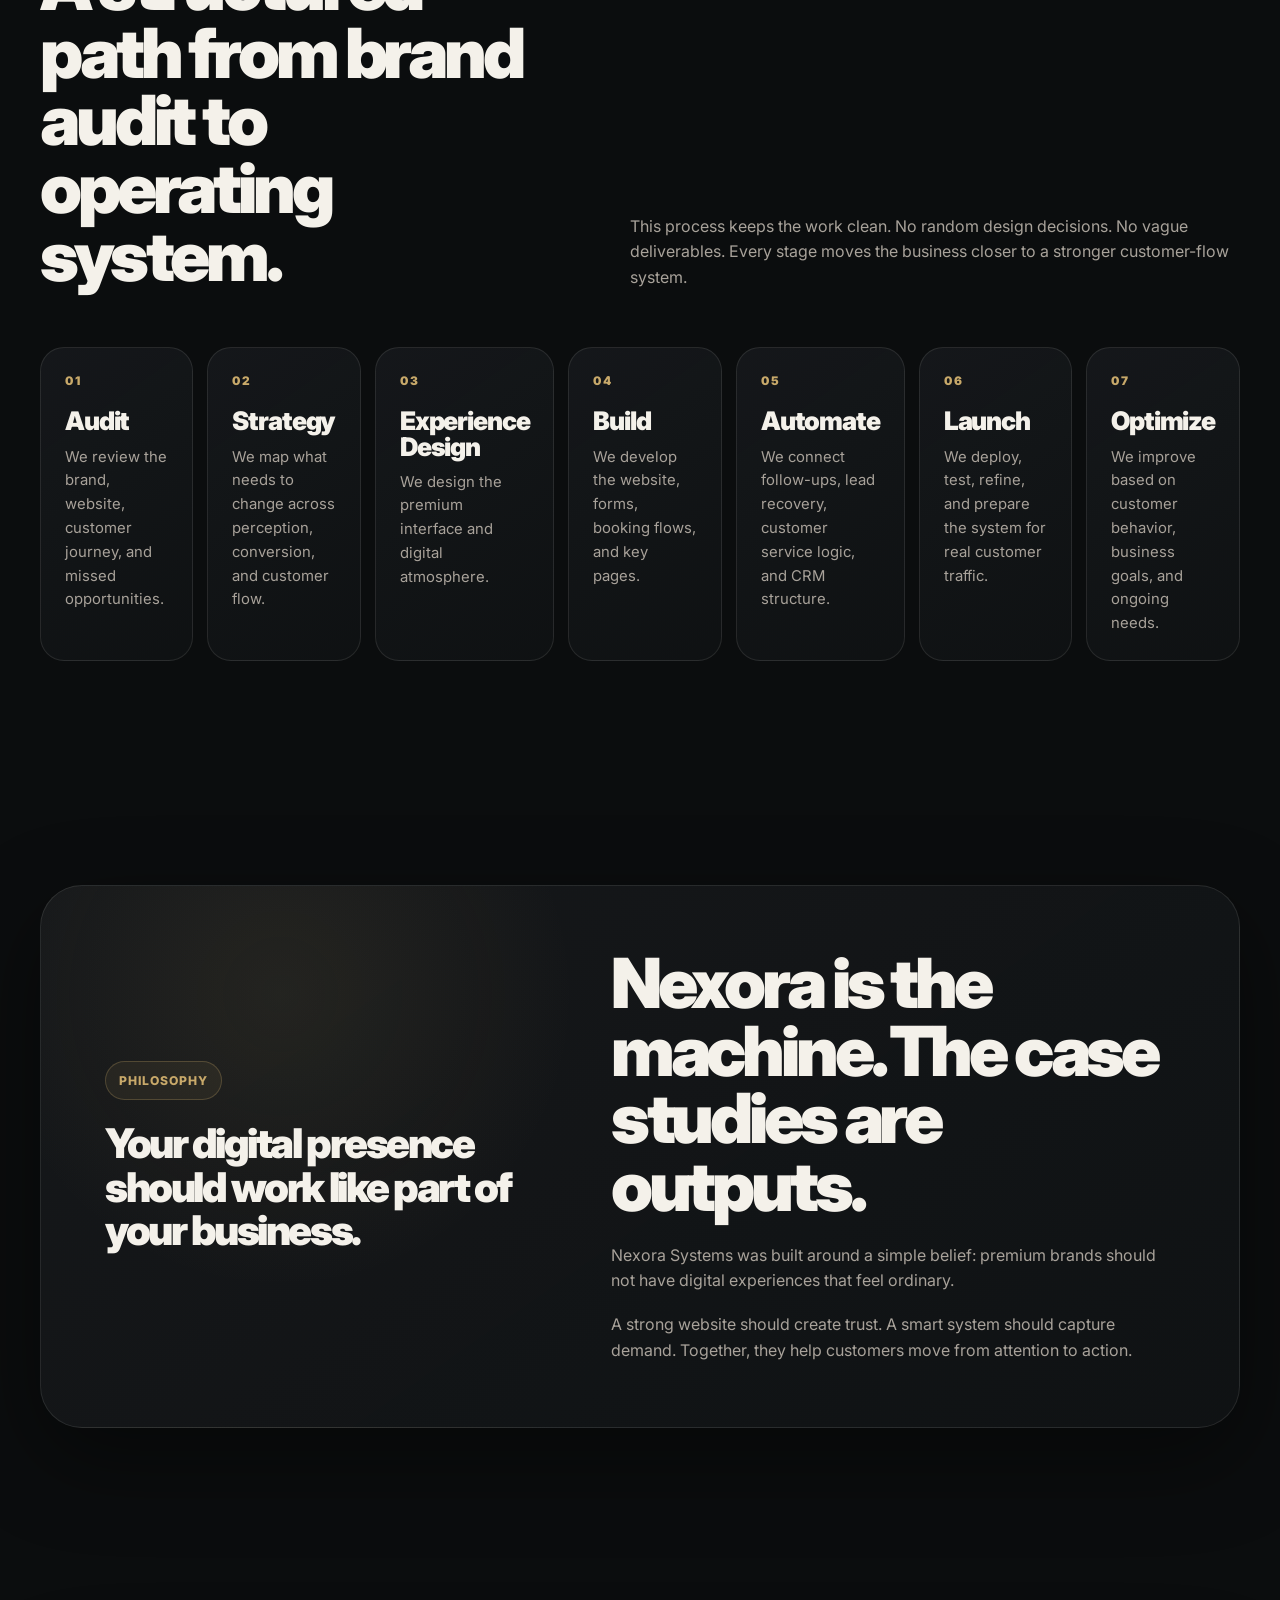
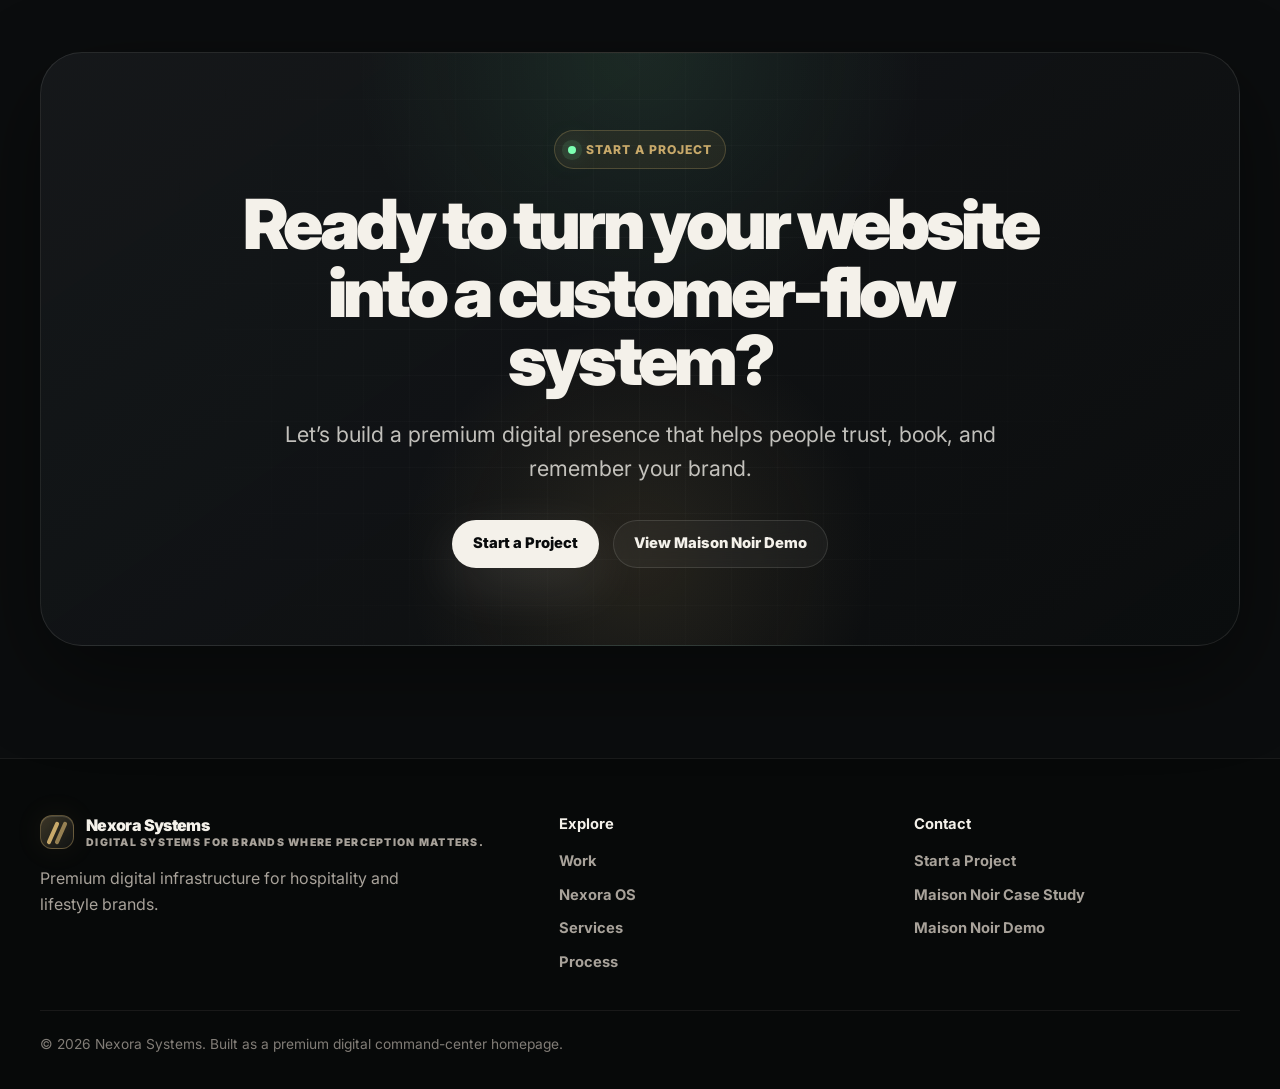
==== commit 8c7af2d3: "index.html" ====
--- a/index.html
+++ b/index.html
@@ -1550,14 +1550,14 @@
 
           <article class="case reveal">
             <div class="case-visual hotel">
-              <span class="case-status" style="color: var(--gold);"><span class="mini-dot" style="background: var(--gold);"></span> Building next</span>
+              <span class="case-status"><span class="mini-dot"></span> Live concept</span>
             </div>
             <div class="case-body">
               <div class="case-category">Hospitality / Guest Experience</div>
               <h3>Maison Vale</h3>
               <p>Boutique Hotel Guest Experience</p>
               <p>A refined hotel experience planned around room discovery, guest trust, booking clarity, and premium hospitality storytelling.</p>
-              <a class="btn btn-secondary" href="#contact">Coming Next</a>
+             <a class="btn btn-primary" href="https://maison-vale-case-study.pages.dev/" target="_blank" rel="noopener">View Case Study</a>
             </div>
           </article>
 
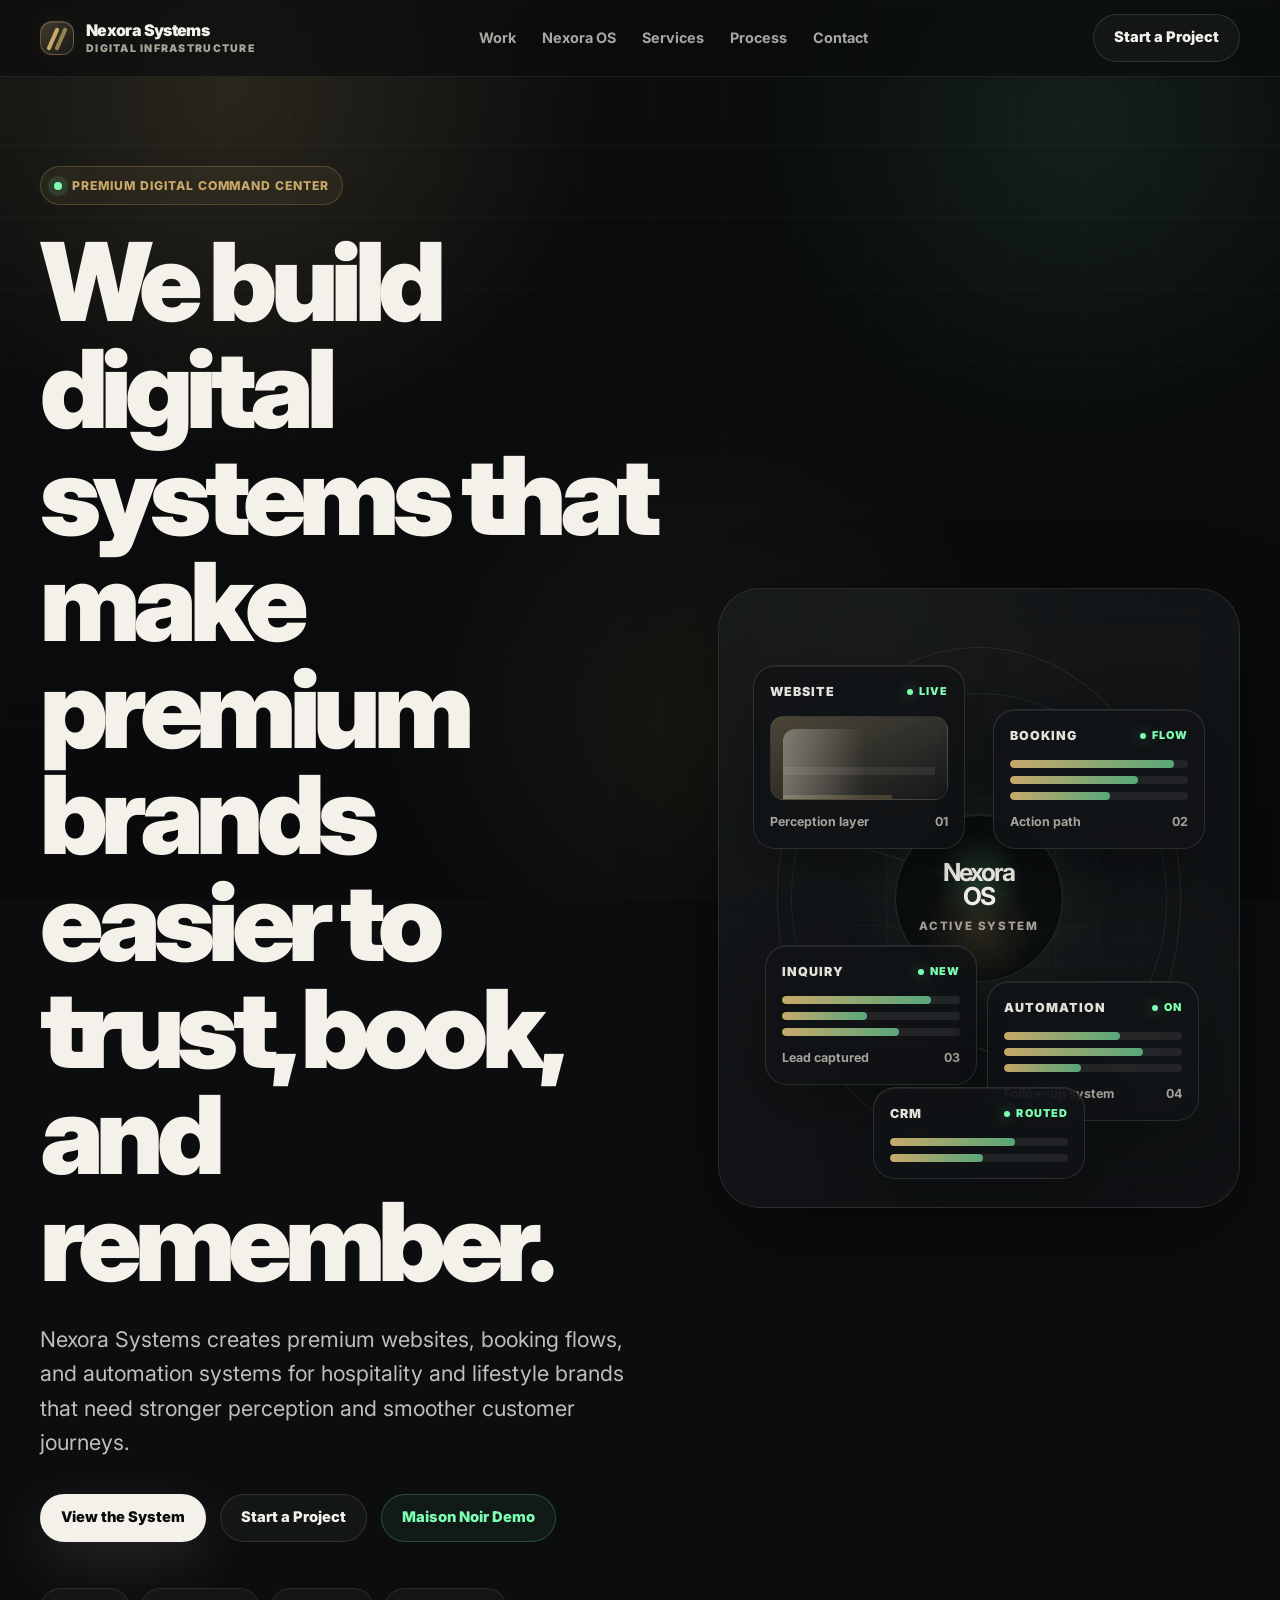
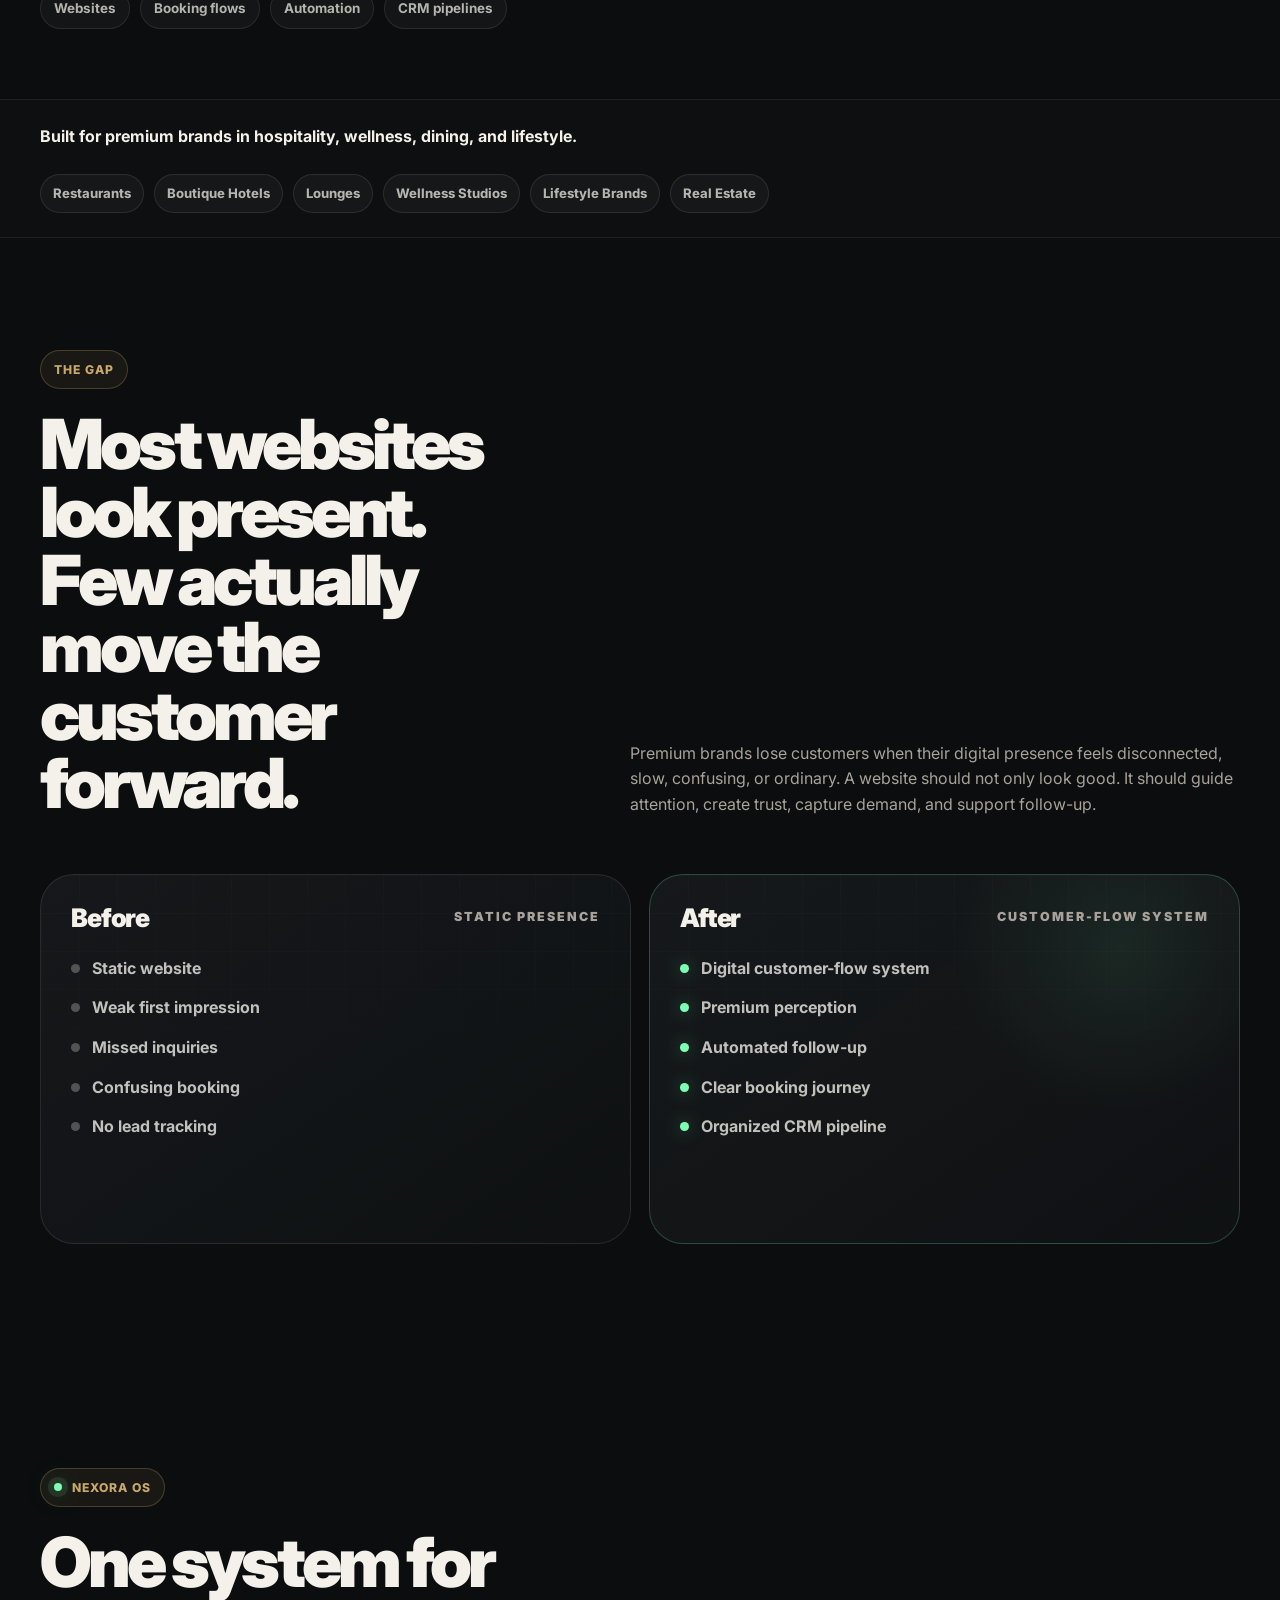
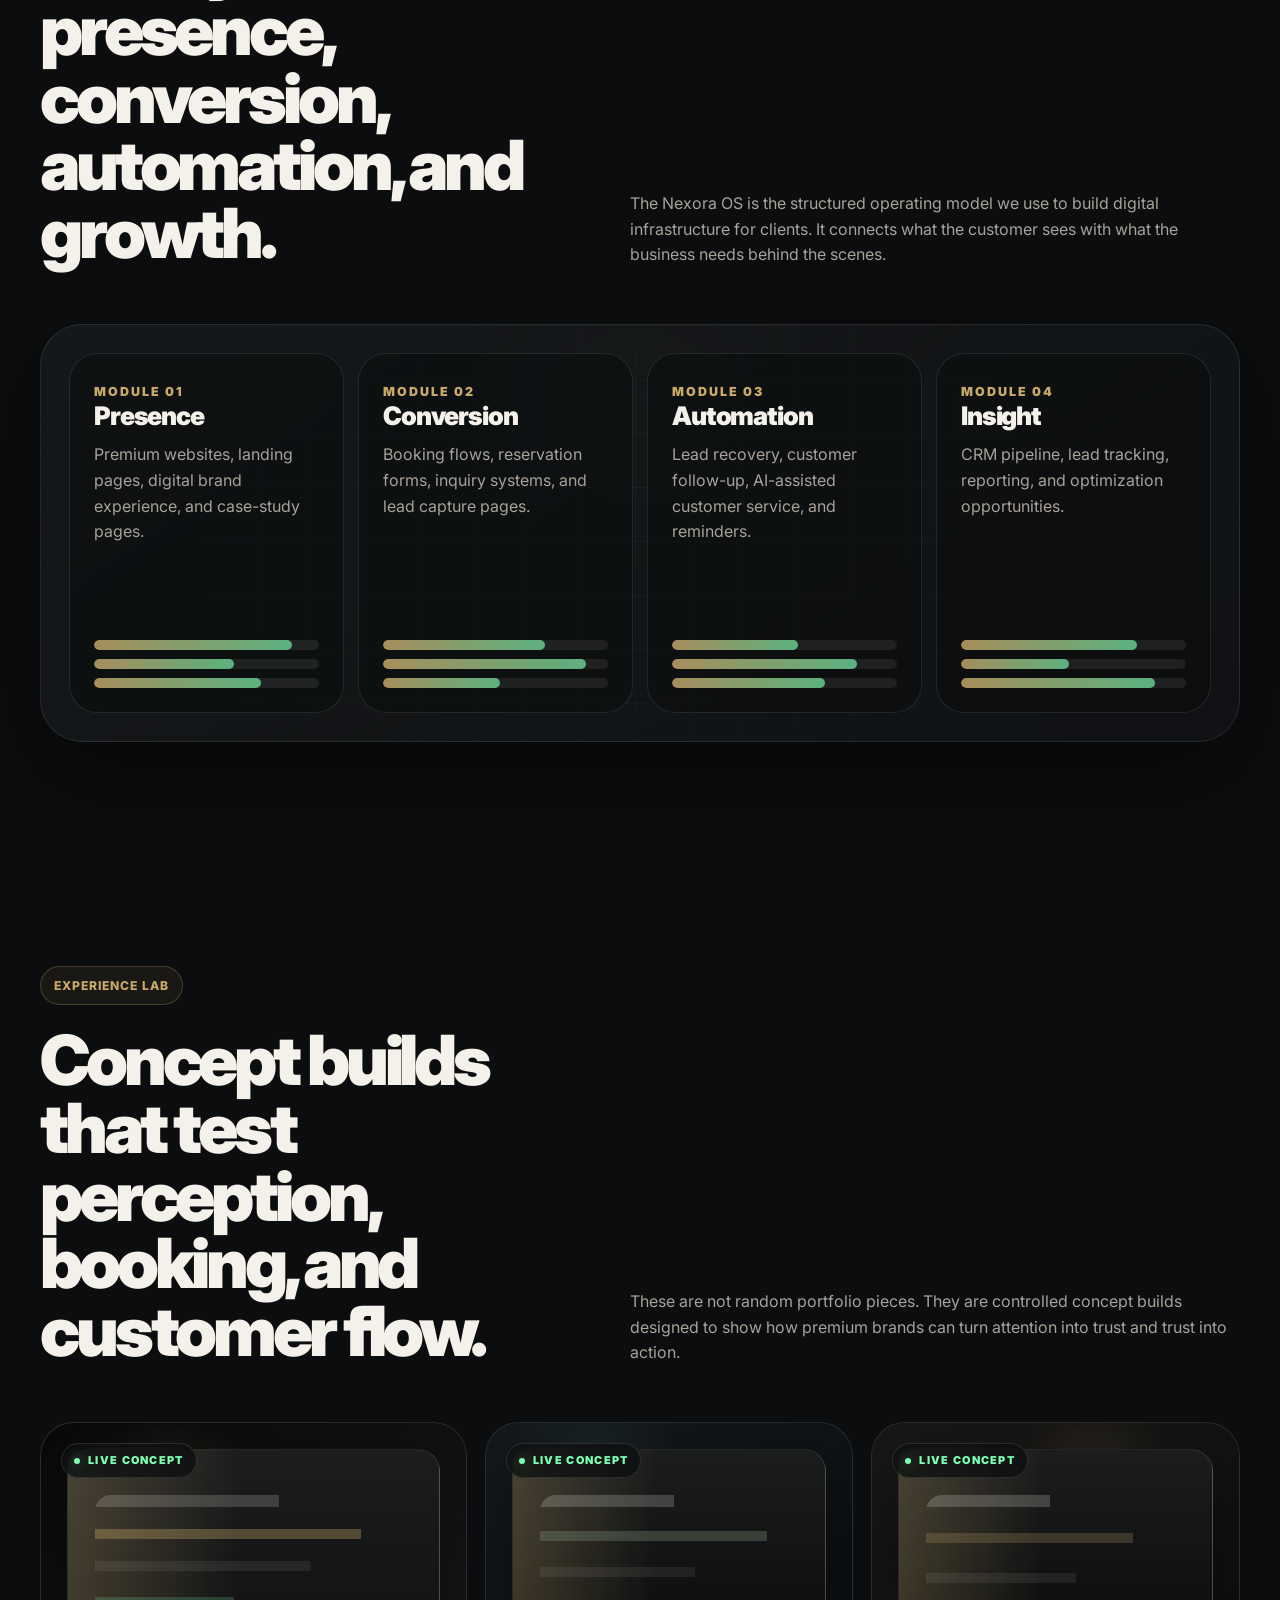
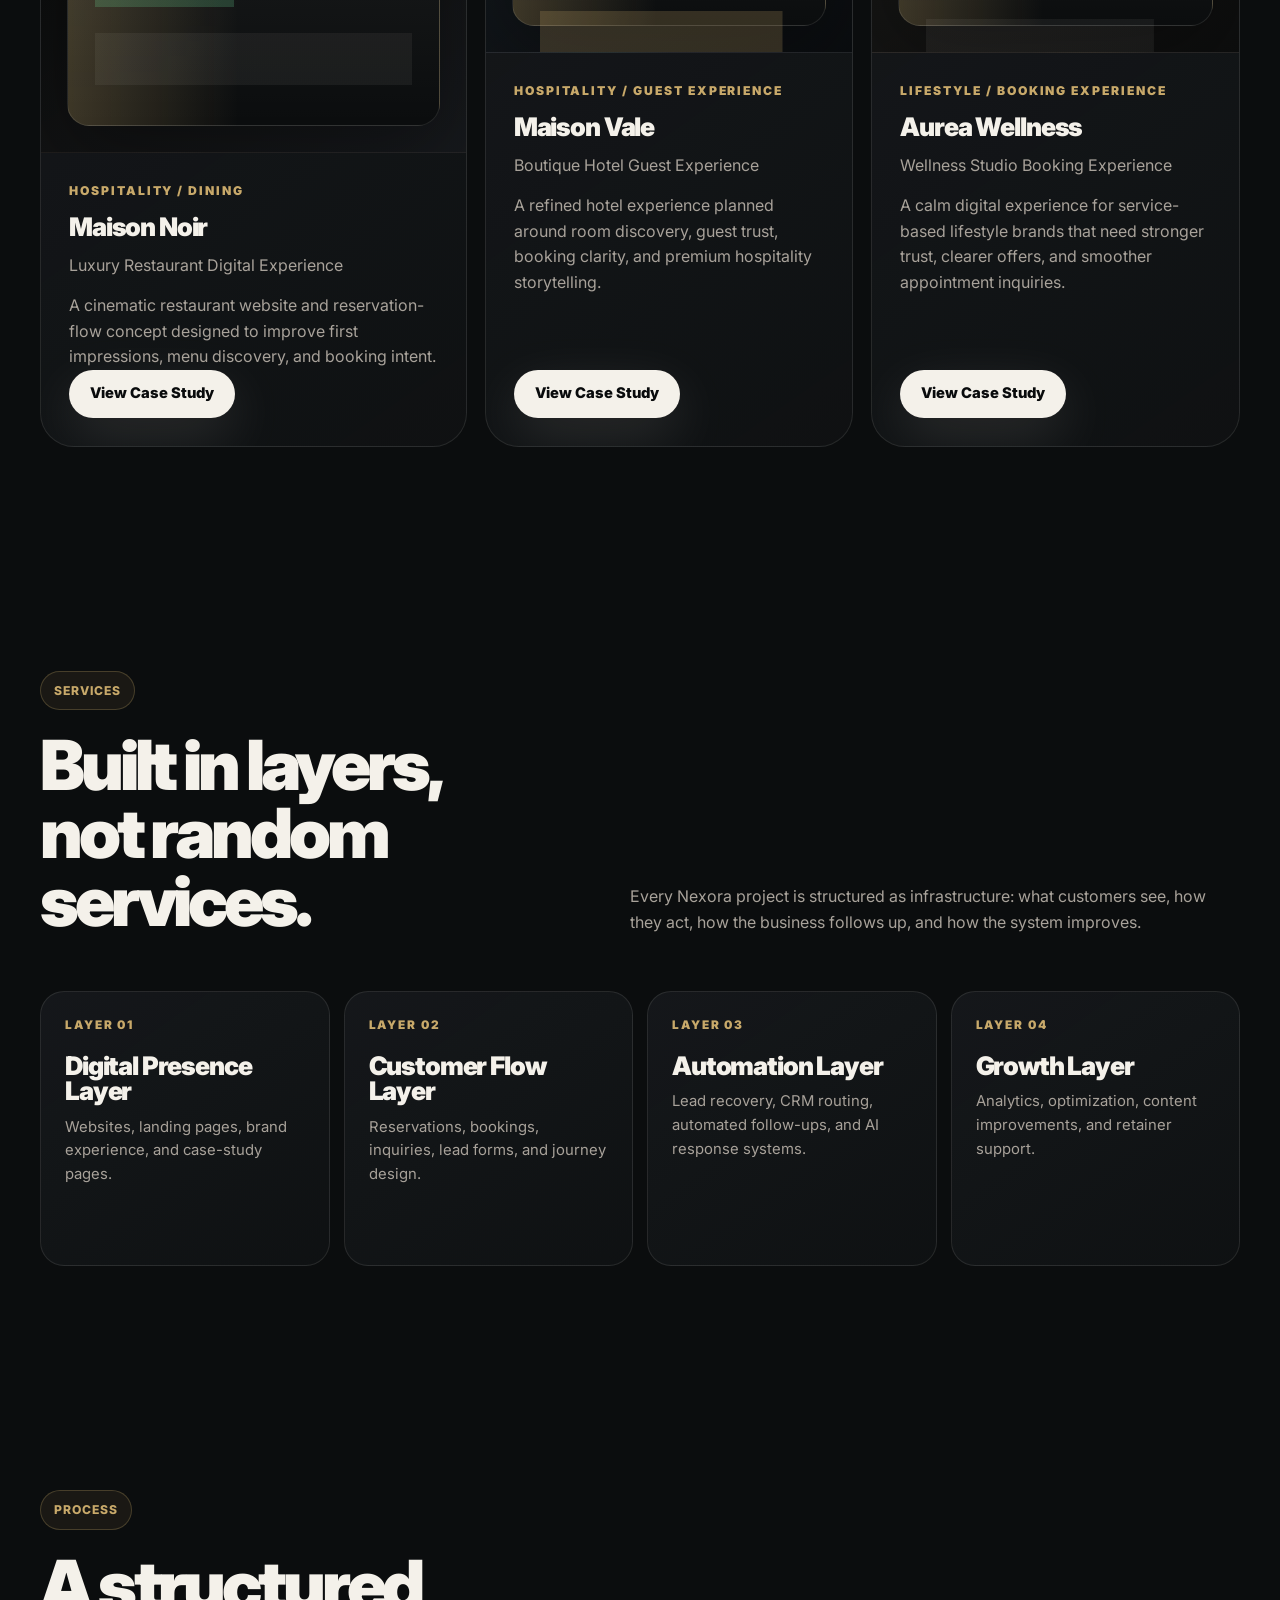
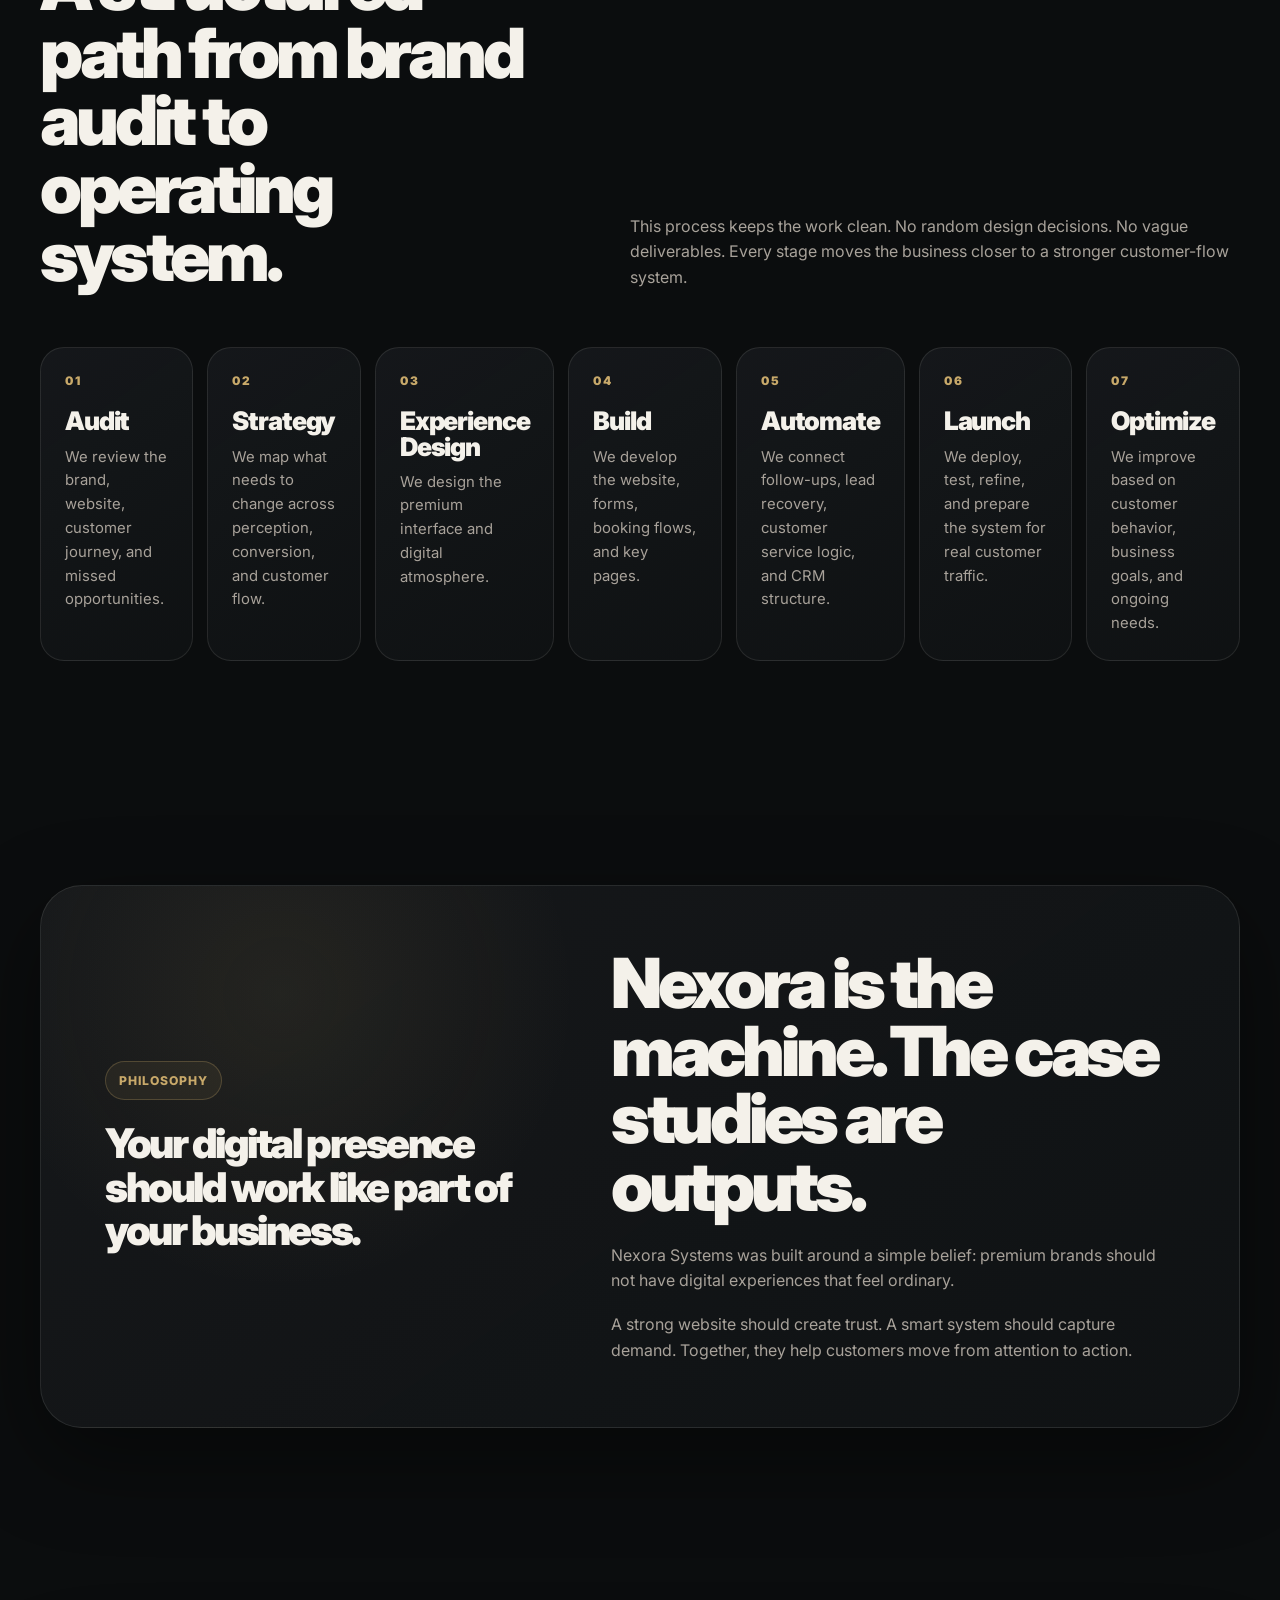
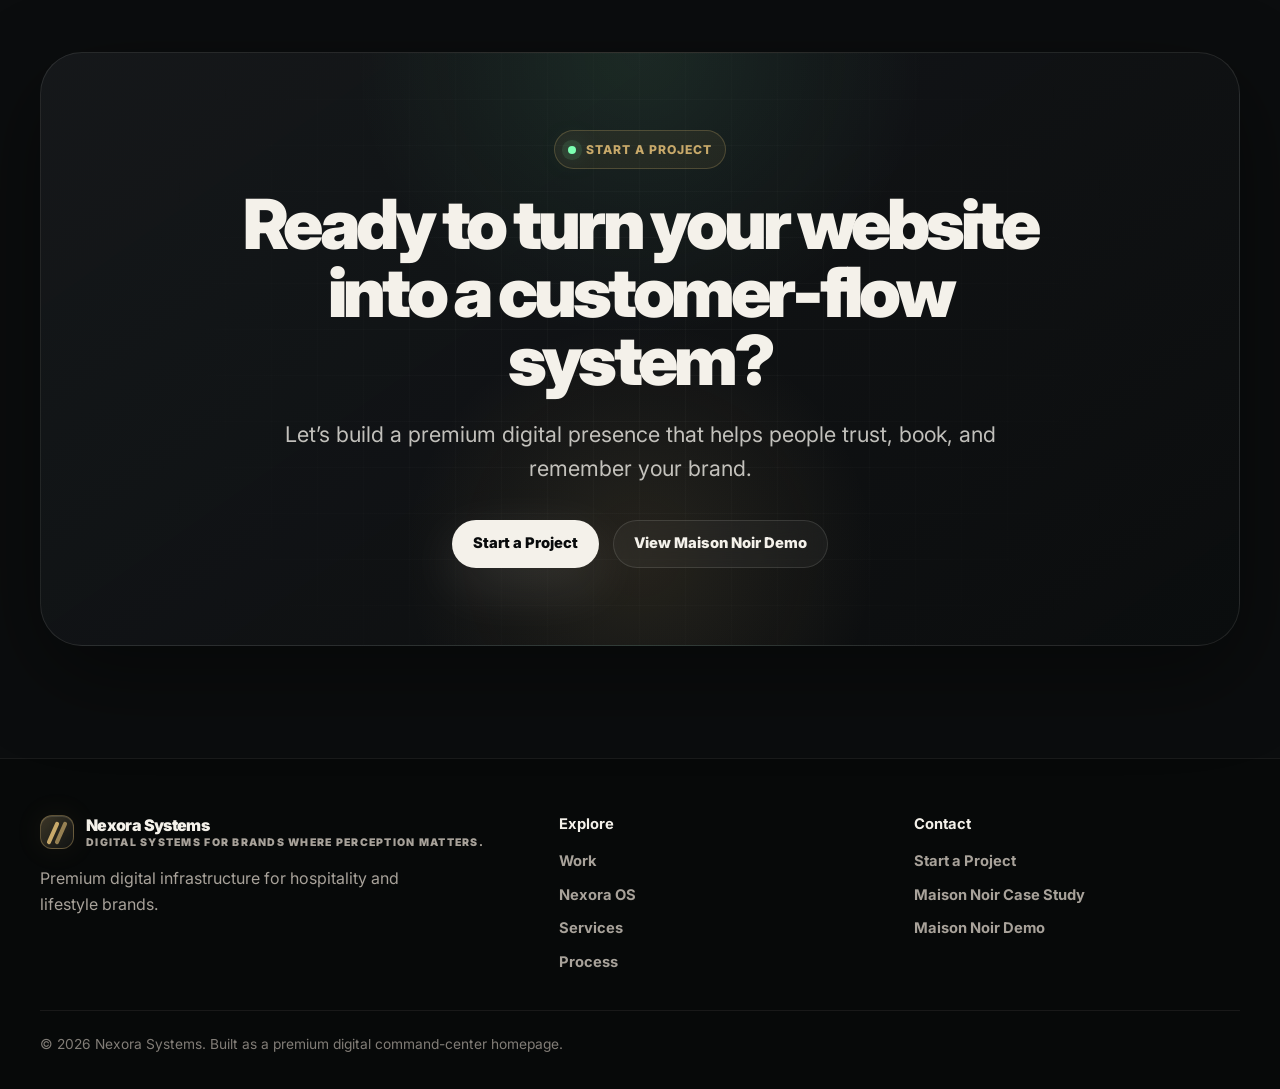
==== commit b0bad06f: "index.html" ====
--- a/index.html
+++ b/index.html
@@ -1563,14 +1563,14 @@
 
           <article class="case reveal">
             <div class="case-visual wellness">
-              <span class="case-status" style="color: var(--stone);"><span class="mini-dot" style="background: var(--stone);"></span> Planned</span>
+            <span class="case-status"><span class="mini-dot"></span> Live concept</span>
             </div>
             <div class="case-body">
               <div class="case-category">Lifestyle / Booking Experience</div>
               <h3>Aurea Wellness</h3>
               <p>Wellness Studio Booking Experience</p>
               <p>A calm digital experience for service-based lifestyle brands that need stronger trust, clearer offers, and smoother appointment inquiries.</p>
-              <a class="btn btn-secondary" href="#contact">Planned</a>
+              <a class="btn btn-primary" href="https://aurea-wellness-case-study.pages.dev/" target="_blank" rel="noopener">View Case Study</a>
             </div>
           </article>
         </div>
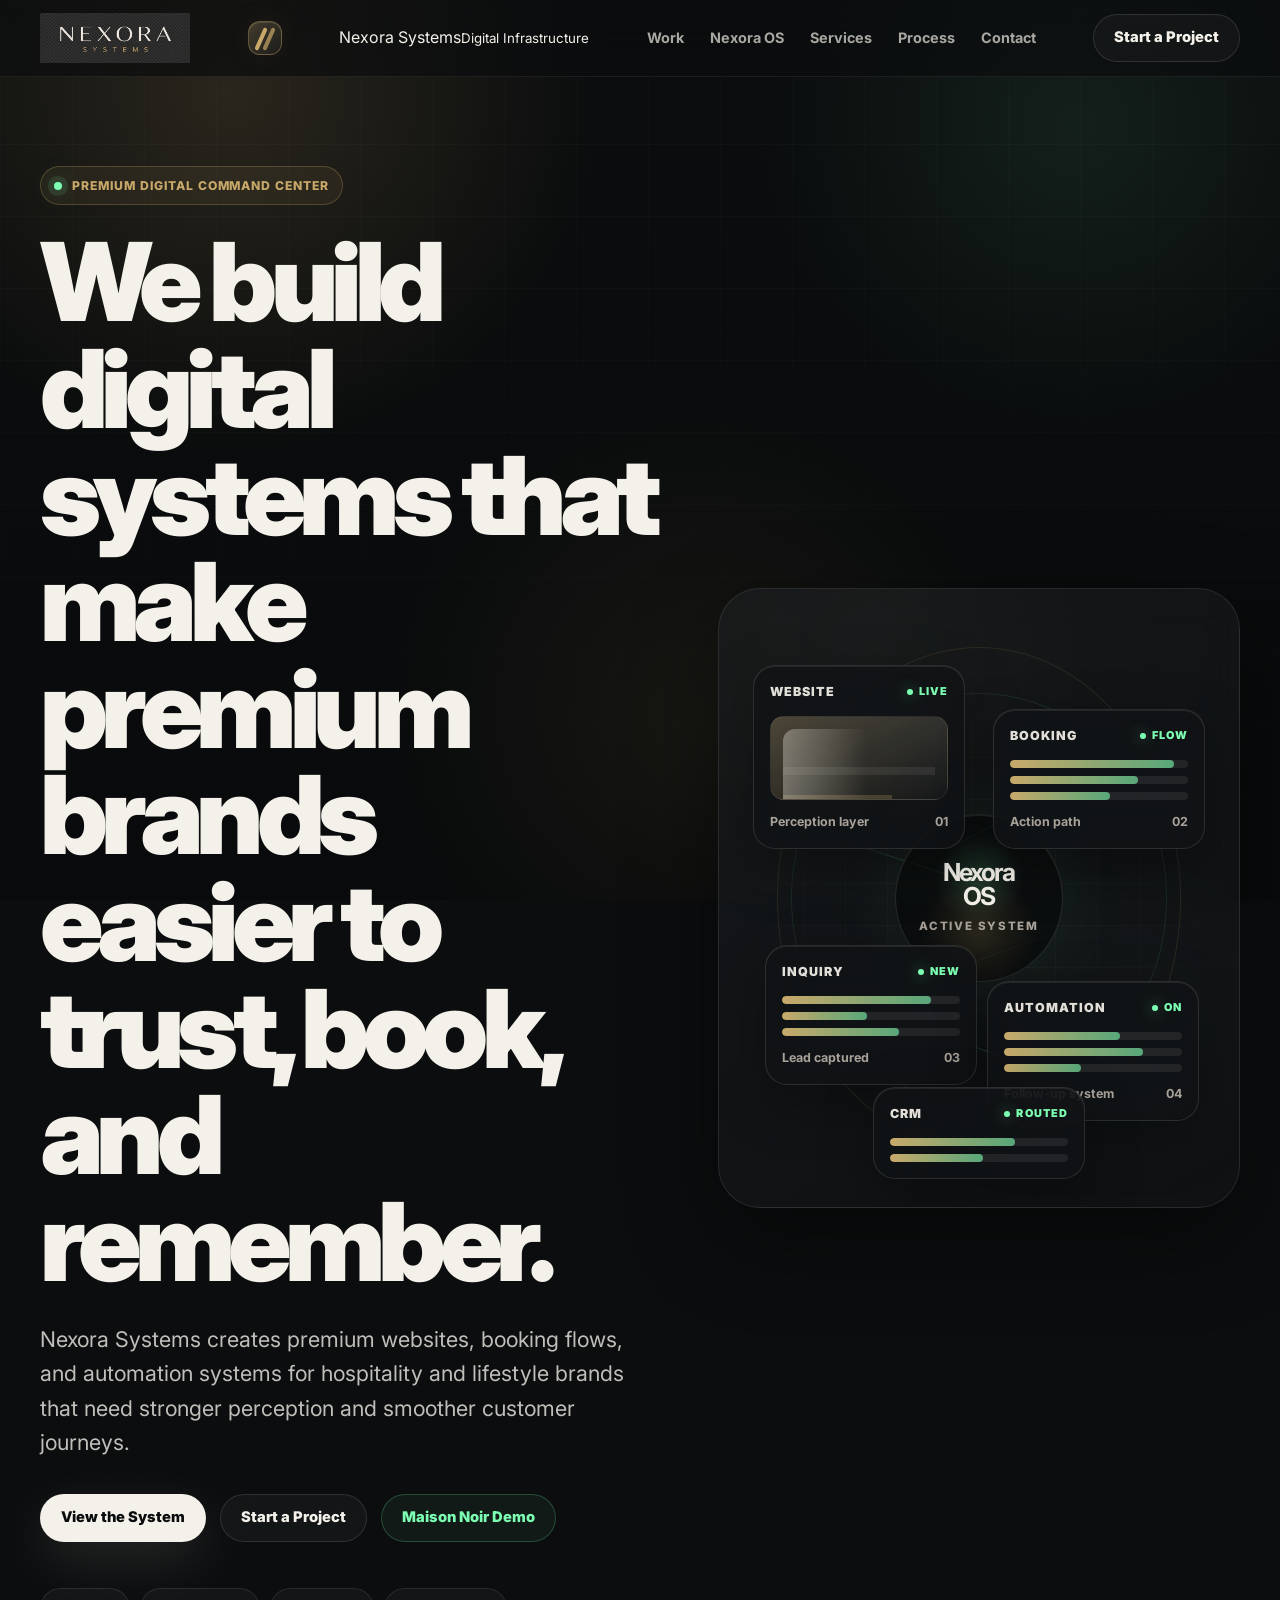
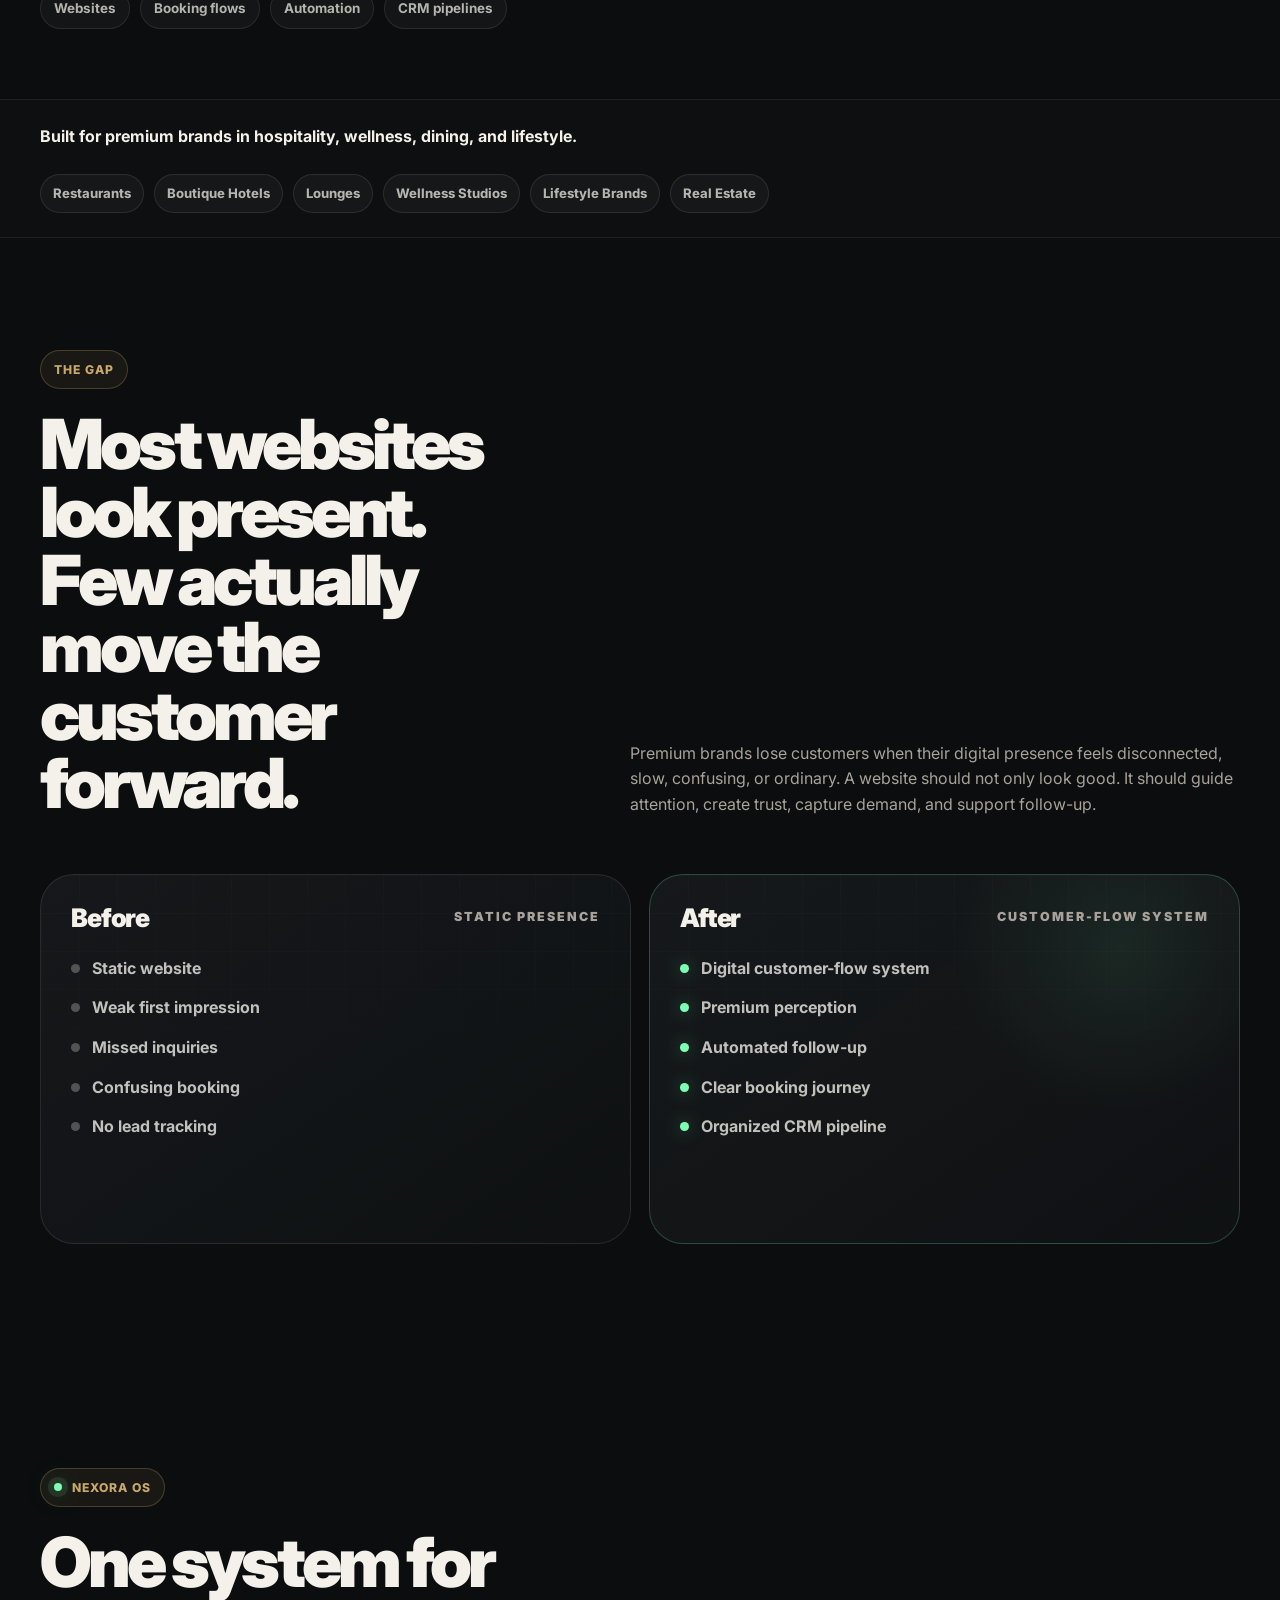
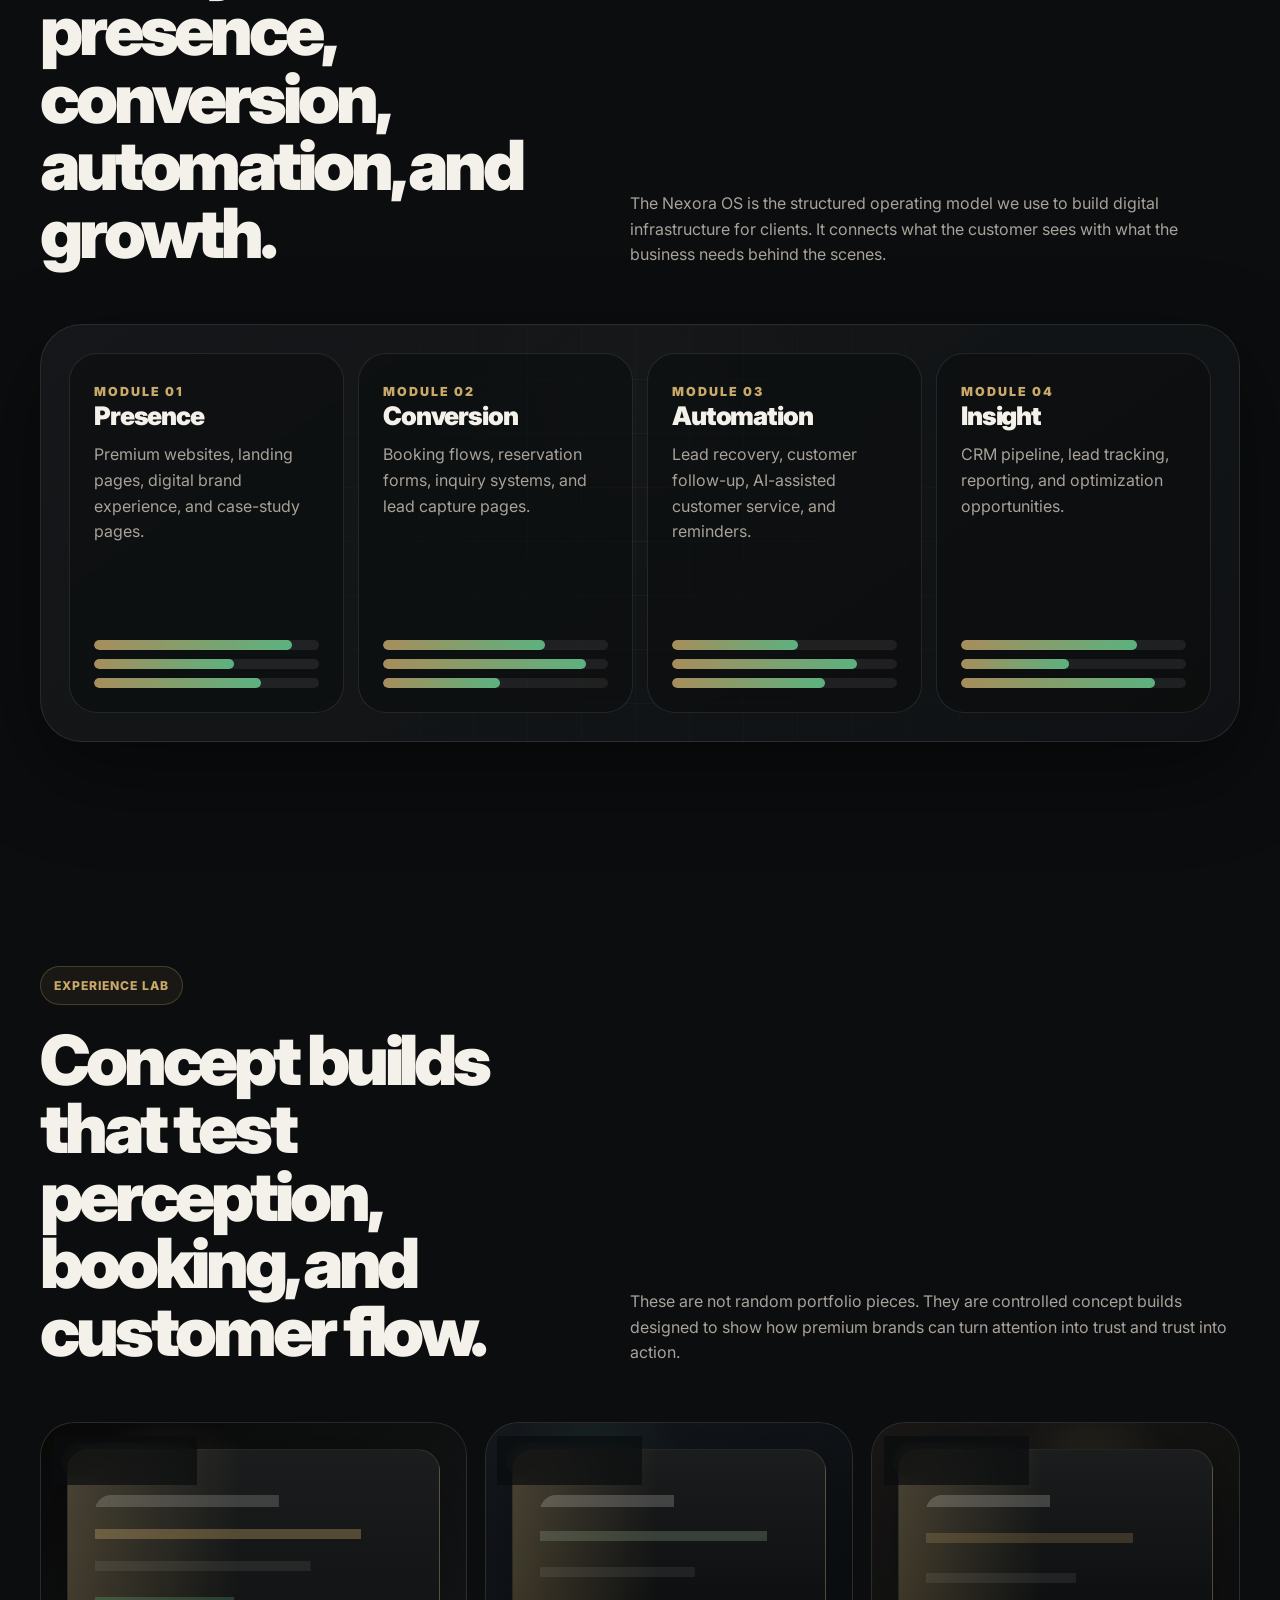
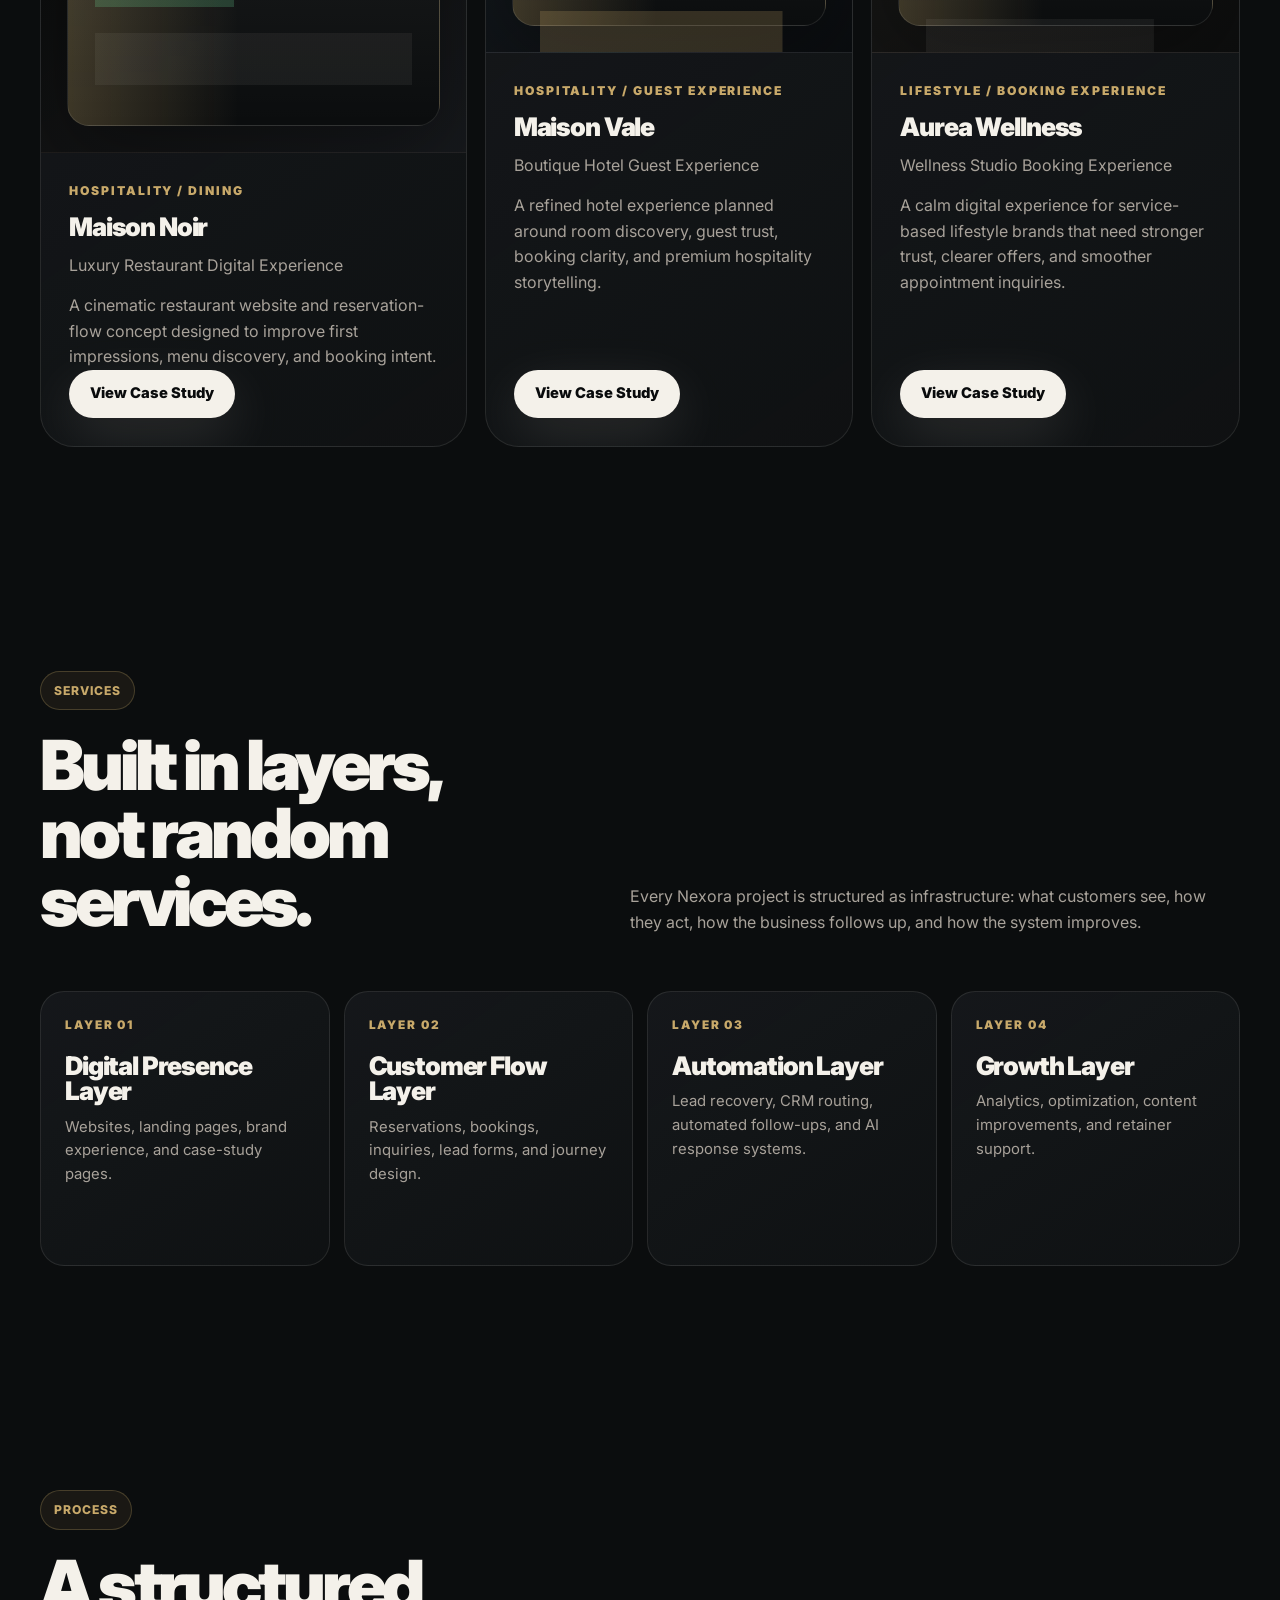
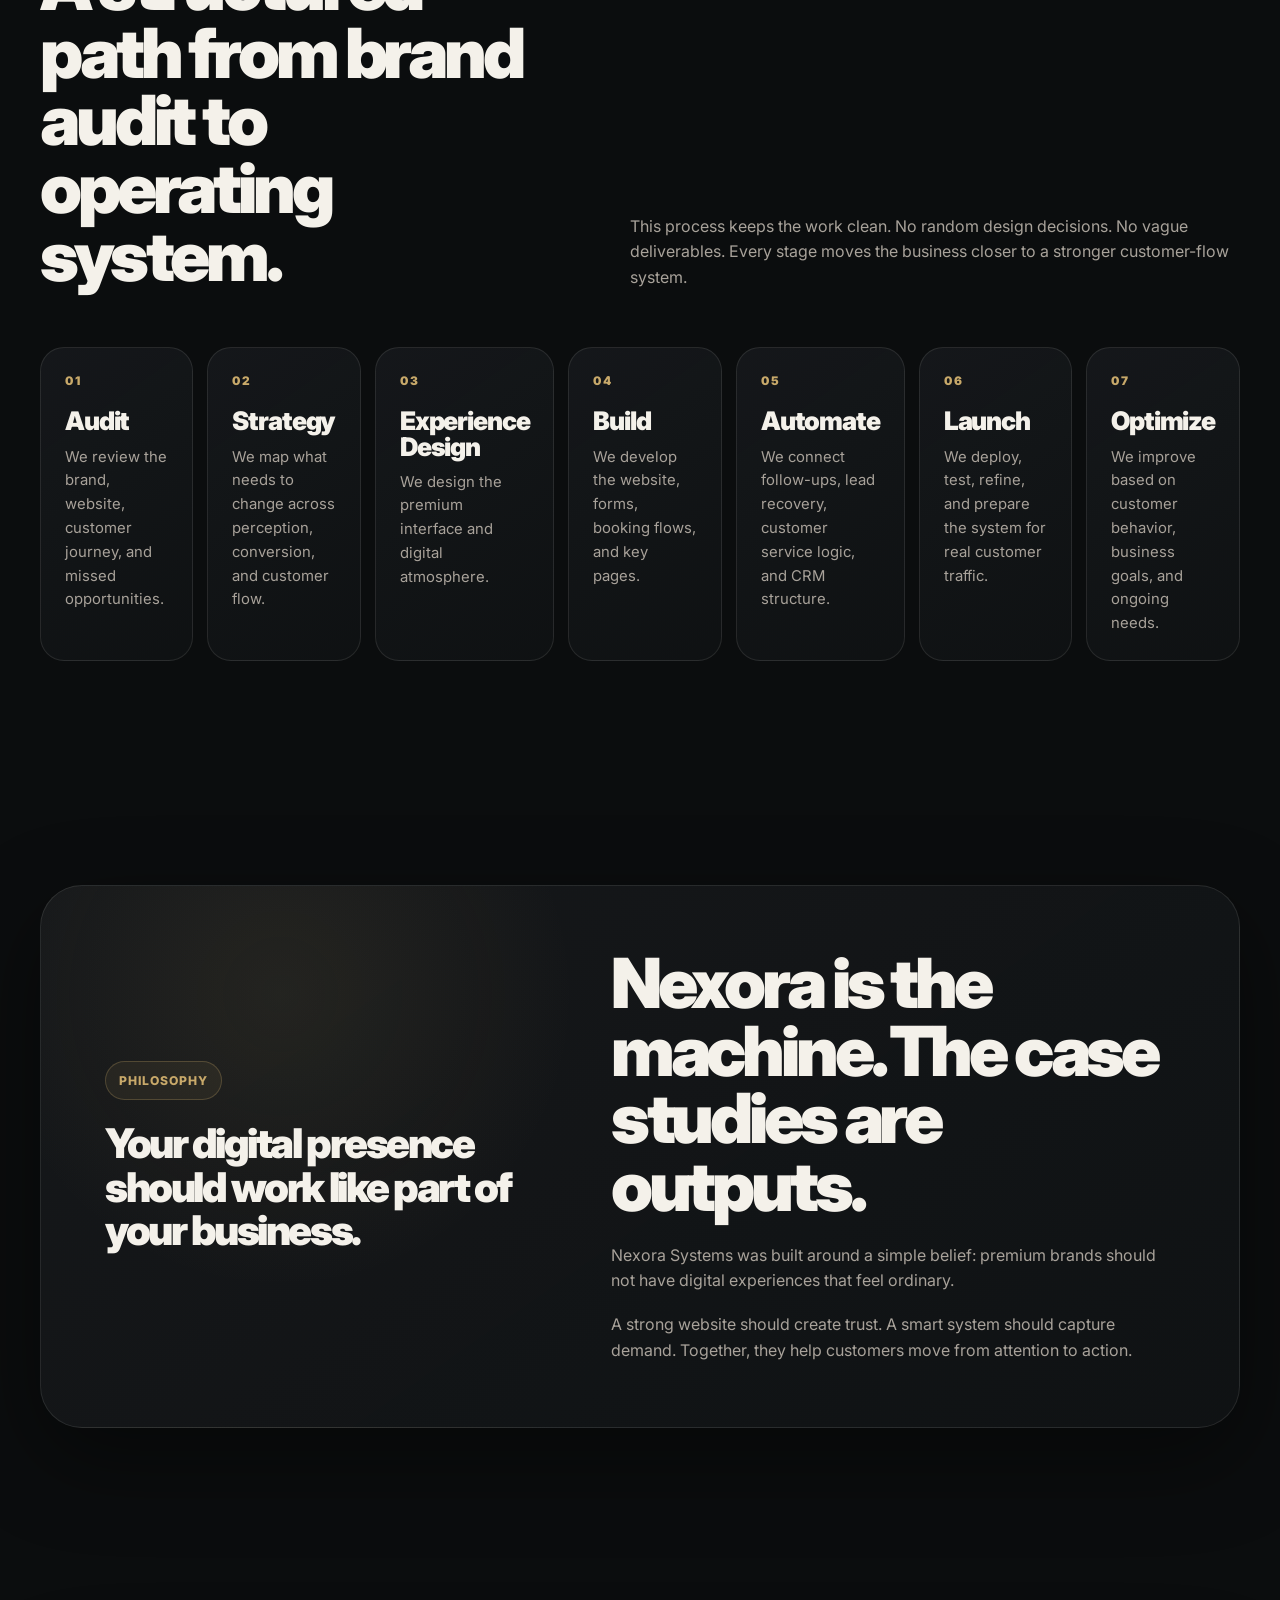
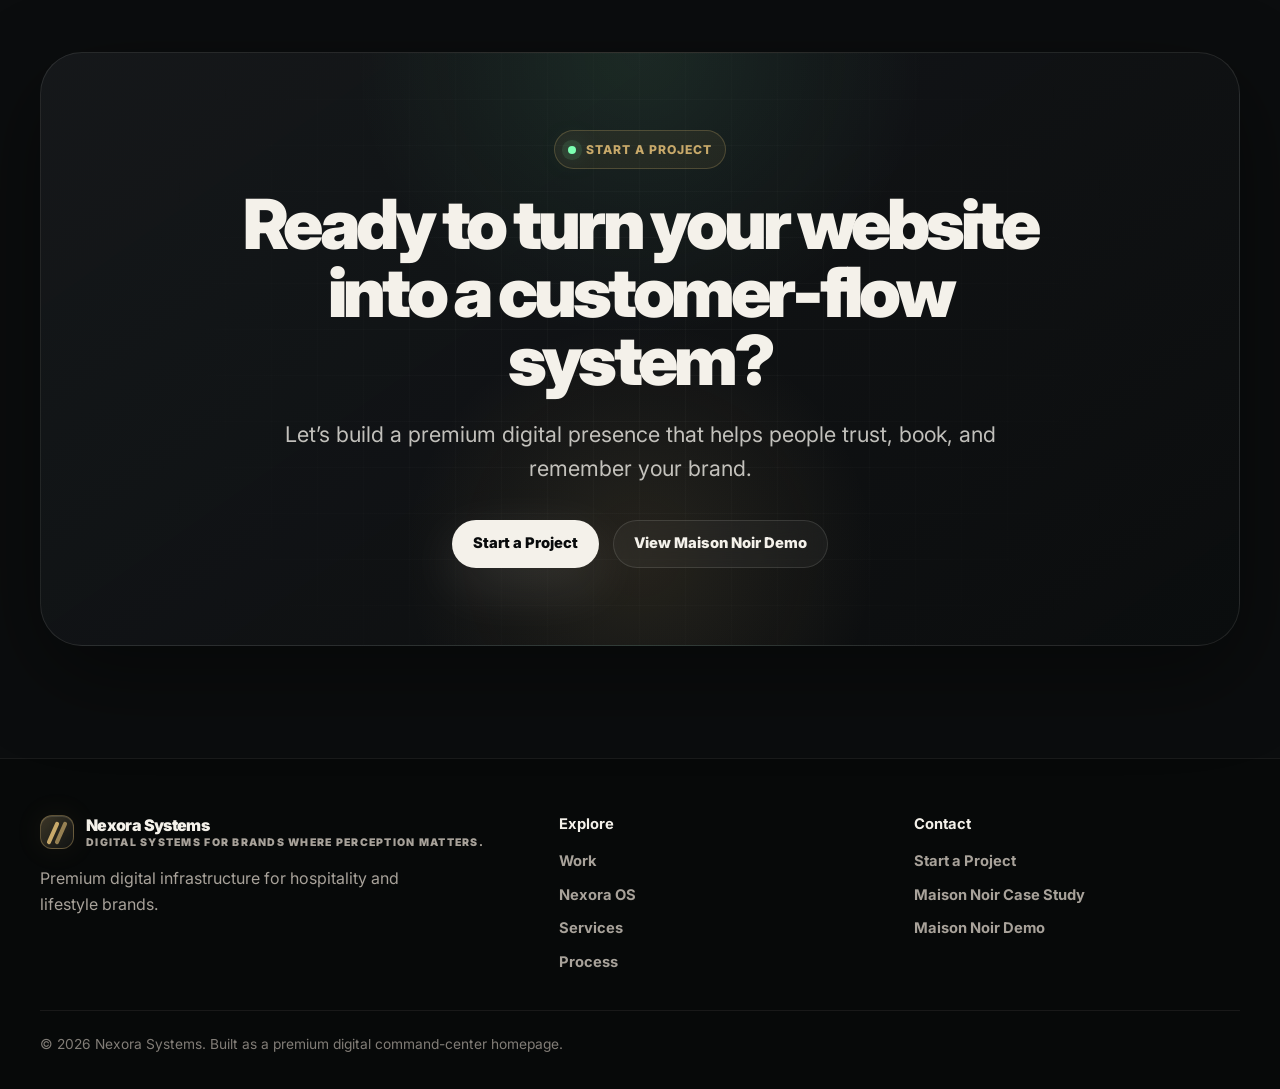
==== commit c6b0041a: "index.html" ====
--- a/index.html
+++ b/index.html
@@ -4,13 +4,29 @@
   <meta charset="UTF-8" />
   <meta name="viewport" content="width=device-width, initial-scale=1.0" />
   <title>Nexora Systems — Digital Customer-Flow Systems</title>
+  <link rel="icon" href="assets/nexora-icon.png" type="image/png" />
   <meta name="description" content="Nexora Systems builds premium websites, booking flows, automation systems, and customer-flow infrastructure for hospitality and lifestyle brands." />
 
   <link rel="preconnect" href="https://fonts.googleapis.com" />
   <link rel="preconnect" href="https://fonts.gstatic.com" crossorigin />
   <link href="https://fonts.googleapis.com/css2?family=Inter:wght@400;500;600;700;800;900&display=swap" rel="stylesheet" />
 
-  <style>
+ <style>
+  .logo-brand img {
+    width: 150px;
+    height: auto;
+    display: block;
+  }
+
+  @media (max-width: 620px) {
+    .logo-brand img {
+      width: 126px;
+    }
+  }
+
+  :root {
+    ...
+  }
     :root {
       --graphite: #0B0D0E;
       --soft-black: #111315;
@@ -1291,7 +1307,9 @@
 <body>
   <header>
     <div class="container nav">
-      <a class="brand" href="#top" aria-label="Nexora Systems home">
+      <a class="brand logo-brand" href="#top" aria-label="Nexora Systems home">
+  <img src="assets/nexora-logo.png" alt="Nexora Systems logo" />
+</a>
         <span class="brand-mark" aria-hidden="true"></span>
         <span>Nexora Systems<small>Digital Infrastructure</small></span>
       </a>
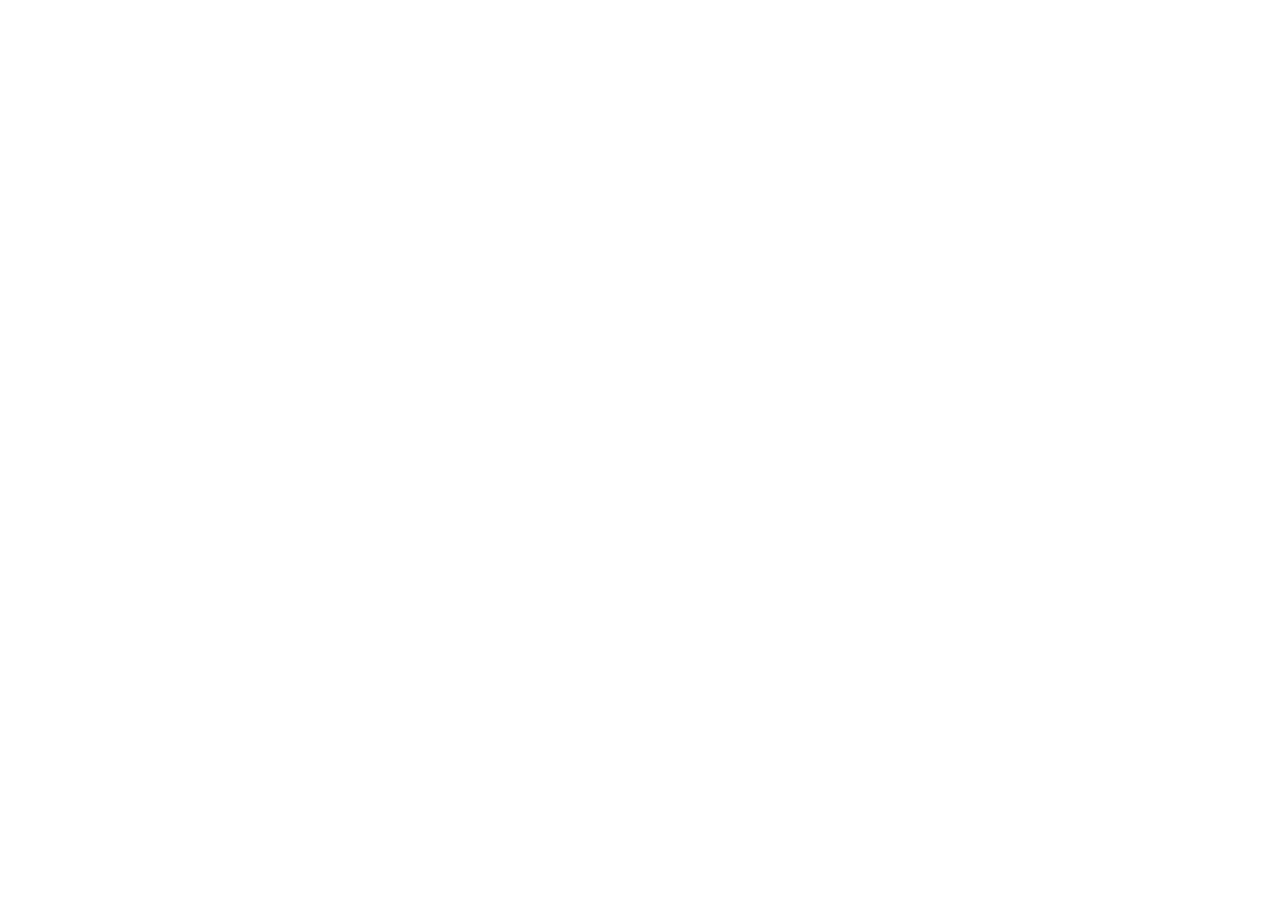
==== commit 6fb2f09f: "Add files via upload" ====
--- a/index.html
+++ b/index.html
@@ -1,1738 +1,14 @@
-<!DOCTYPE html>
+<!doctype html>
 <html lang="en">
-<head>
-  <meta charset="UTF-8" />
-  <meta name="viewport" content="width=device-width, initial-scale=1.0" />
-  <title>Nexora Systems — Digital Customer-Flow Systems</title>
-  <link rel="icon" href="assets/nexora-icon.png" type="image/png" />
-  <meta name="description" content="Nexora Systems builds premium websites, booking flows, automation systems, and customer-flow infrastructure for hospitality and lifestyle brands." />
-
-  <link rel="preconnect" href="https://fonts.googleapis.com" />
-  <link rel="preconnect" href="https://fonts.gstatic.com" crossorigin />
-  <link href="https://fonts.googleapis.com/css2?family=Inter:wght@400;500;600;700;800;900&display=swap" rel="stylesheet" />
-
- <style>
-  .logo-brand img {
-    width: 150px;
-    height: auto;
-    display: block;
-  }
-
-  @media (max-width: 620px) {
-    .logo-brand img {
-      width: 126px;
-    }
-  }
-
-  :root {
-    ...
-  }
-    :root {
-      --graphite: #0B0D0E;
-      --soft-black: #111315;
-      --panel: #181B1E;
-      --panel-2: #202428;
-      --ivory: #F4F1EA;
-      --stone: #A8A29A;
-      --gold: #C8A96A;
-      --green: #7CFFB2;
-      --line: #2A2E33;
-      --line-soft: rgba(244, 241, 234, 0.08);
-      --glass: rgba(24, 27, 30, 0.72);
-      --max: 1200px;
-      --radius-xl: 34px;
-      --radius-lg: 24px;
-      --radius-md: 16px;
-      --shadow: 0 30px 90px rgba(0, 0, 0, 0.42);
-    }
-
-    * {
-      margin: 0;
-      padding: 0;
-      box-sizing: border-box;
-    }
-
-    html {
-      scroll-behavior: smooth;
-    }
-
-    body {
-      min-height: 100vh;
-      font-family: Inter, system-ui, -apple-system, BlinkMacSystemFont, "Segoe UI", sans-serif;
-      background: var(--graphite);
-      color: var(--ivory);
-      line-height: 1.6;
-      overflow-x: hidden;
-    }
-
-    body::before {
-      content: "";
-      position: fixed;
-      inset: 0;
-      z-index: -5;
-      pointer-events: none;
-      background:
-        radial-gradient(circle at 18% 10%, rgba(200, 169, 106, 0.16), transparent 28%),
-        radial-gradient(circle at 84% 14%, rgba(124, 255, 178, 0.08), transparent 24%),
-        radial-gradient(circle at 55% 80%, rgba(200, 169, 106, 0.08), transparent 32%),
-        linear-gradient(180deg, #0B0D0E 0%, #080A0B 100%);
-    }
-
-    body::after {
-      content: "";
-      position: fixed;
-      inset: 0;
-      z-index: -4;
-      pointer-events: none;
-      background-image:
-        linear-gradient(rgba(244, 241, 234, 0.035) 1px, transparent 1px),
-        linear-gradient(90deg, rgba(244, 241, 234, 0.025) 1px, transparent 1px);
-      background-size: 72px 72px;
-      mask-image: linear-gradient(180deg, rgba(0,0,0,.9), rgba(0,0,0,.12));
-    }
-
-    a {
-      color: inherit;
-      text-decoration: none;
-    }
-
-    button,
-    input,
-    textarea {
-      font: inherit;
-    }
-
-    .container {
-      width: min(var(--max), calc(100% - 40px));
-      margin: 0 auto;
-    }
-
-    .pill {
-      display: inline-flex;
-      align-items: center;
-      gap: 10px;
-      width: fit-content;
-      border: 1px solid rgba(200, 169, 106, 0.26);
-      background: rgba(200, 169, 106, 0.08);
-      color: var(--gold);
-      padding: 9px 13px;
-      border-radius: 999px;
-      font-size: 0.76rem;
-      font-weight: 800;
-      letter-spacing: 0.08em;
-      text-transform: uppercase;
-    }
-
-    .pulse-dot {
-      width: 8px;
-      height: 8px;
-      border-radius: 999px;
-      background: var(--green);
-      box-shadow: 0 0 0 6px rgba(124, 255, 178, 0.1), 0 0 24px rgba(124, 255, 178, 0.55);
-      flex: 0 0 auto;
-    }
-
-    h1,
-    h2,
-    h3 {
-      letter-spacing: -0.06em;
-      line-height: 0.98;
-      font-weight: 900;
-    }
-
-    h1 {
-      font-size: clamp(3.3rem, 8.5vw, 7.4rem);
-      max-width: 980px;
-    }
-
-    h2 {
-      font-size: clamp(2.35rem, 5.4vw, 5.2rem);
-      max-width: 880px;
-    }
-
-    h3 {
-      font-size: clamp(1.25rem, 2vw, 2rem);
-      letter-spacing: -0.045em;
-    }
-
-    p {
-      color: var(--stone);
-      font-size: 1rem;
-    }
-
-    .lead {
-      color: rgba(244, 241, 234, 0.78);
-      font-size: clamp(1.06rem, 1.7vw, 1.35rem);
-      max-width: 750px;
-    }
-
-    .btn {
-      min-height: 48px;
-      display: inline-flex;
-      align-items: center;
-      justify-content: center;
-      gap: 10px;
-      padding: 0 20px;
-      border-radius: 999px;
-      border: 1px solid transparent;
-      font-size: 0.92rem;
-      font-weight: 850;
-      cursor: pointer;
-      transition: transform .24s ease, border-color .24s ease, background .24s ease, color .24s ease;
-      white-space: nowrap;
-    }
-
-    .btn:hover {
-      transform: translateY(-2px);
-    }
-
-    .btn-primary {
-      background: var(--ivory);
-      color: #090B0C;
-      box-shadow: 0 18px 55px rgba(244, 241, 234, 0.12);
-    }
-
-    .btn-primary:hover {
-      background: var(--gold);
-      box-shadow: 0 18px 55px rgba(200, 169, 106, 0.18);
-    }
-
-    .btn-secondary {
-      background: rgba(244, 241, 234, 0.04);
-      border-color: rgba(244, 241, 234, 0.12);
-      color: var(--ivory);
-      backdrop-filter: blur(16px);
-    }
-
-    .btn-secondary:hover {
-      border-color: rgba(200, 169, 106, 0.52);
-      color: var(--gold);
-    }
-
-    .btn-ghost {
-      border-color: rgba(124, 255, 178, 0.22);
-      color: var(--green);
-      background: rgba(124, 255, 178, 0.055);
-    }
-
-    .btn-ghost:hover {
-      border-color: rgba(124, 255, 178, 0.48);
-    }
-
-    header {
-      position: fixed;
-      top: 0;
-      left: 0;
-      right: 0;
-      z-index: 80;
-      border-bottom: 1px solid rgba(244, 241, 234, 0.08);
-      background: rgba(11, 13, 14, 0.68);
-      backdrop-filter: blur(20px);
-    }
-
-    .nav {
-      height: 76px;
-      display: flex;
-      align-items: center;
-      justify-content: space-between;
-      gap: 24px;
-    }
-
-    .brand {
-      display: flex;
-      align-items: center;
-      gap: 12px;
-      font-weight: 950;
-      letter-spacing: -0.04em;
-    }
-
-    .brand-mark {
-      width: 34px;
-      height: 34px;
-      border-radius: 12px;
-      position: relative;
-      border: 1px solid rgba(200, 169, 106, 0.38);
-      background:
-        linear-gradient(135deg, rgba(200,169,106,.24), transparent),
-        rgba(244, 241, 234, 0.04);
-      box-shadow: inset 0 1px 0 rgba(244,241,234,.12), 0 0 30px rgba(200,169,106,.08);
-      overflow: hidden;
-    }
-
-    .brand-mark::before,
-    .brand-mark::after {
-      content: "";
-      position: absolute;
-      background: var(--gold);
-      border-radius: 2px;
-      transform: rotate(24deg);
-    }
-
-    .brand-mark::before {
-      width: 4px;
-      height: 24px;
-      left: 10px;
-      top: 5px;
-    }
-
-    .brand-mark::after {
-      width: 4px;
-      height: 24px;
-      right: 10px;
-      top: 5px;
-      opacity: .7;
-    }
-
-    .brand small {
-      display: block;
-      color: var(--stone);
-      font-size: .66rem;
-      letter-spacing: .12em;
-      text-transform: uppercase;
-      margin-top: -3px;
-    }
-
-    .nav-links {
-      display: flex;
-      align-items: center;
-      gap: 26px;
-      color: rgba(244, 241, 234, 0.68);
-      font-size: 0.9rem;
-      font-weight: 700;
-    }
-
-    .nav-links a {
-      transition: color .2s ease;
-    }
-
-    .nav-links a:hover {
-      color: var(--ivory);
-    }
-
-    .menu-toggle {
-      display: none;
-      width: 44px;
-      height: 44px;
-      border-radius: 999px;
-      background: rgba(244, 241, 234, .04);
-      border: 1px solid rgba(244, 241, 234, .12);
-      color: var(--ivory);
-    }
-
-    .mobile-menu {
-      display: none;
-      position: fixed;
-      top: 86px;
-      left: 20px;
-      right: 20px;
-      z-index: 85;
-      padding: 20px;
-      border-radius: 24px;
-      border: 1px solid rgba(244, 241, 234, 0.1);
-      background: rgba(17, 19, 21, .97);
-      box-shadow: var(--shadow);
-    }
-
-    .mobile-menu.open {
-      display: grid;
-      gap: 16px;
-    }
-
-    .section {
-      padding: 112px 0;
-      position: relative;
-    }
-
-    .section-head {
-      display: grid;
-      grid-template-columns: .85fr 1.15fr;
-      gap: 50px;
-      align-items: end;
-      margin-bottom: 56px;
-    }
-
-    .section-head p {
-      max-width: 610px;
-      justify-self: end;
-    }
-
-    .hero {
-      min-height: 100vh;
-      padding-top: 76px;
-      display: flex;
-      align-items: center;
-      position: relative;
-      isolation: isolate;
-    }
-
-    .hero-grid {
-      display: grid;
-      grid-template-columns: minmax(0, .98fr) minmax(390px, .82fr);
-      gap: 54px;
-      align-items: center;
-      padding: 90px 0 70px;
-    }
-
-    .hero-copy .lead {
-      margin-top: 26px;
-    }
-
-    .hero-actions {
-      display: flex;
-      flex-wrap: wrap;
-      gap: 14px;
-      margin-top: 34px;
-    }
-
-    .signal-row {
-      display: flex;
-      flex-wrap: wrap;
-      gap: 10px;
-      margin-top: 46px;
-    }
-
-    .signal-chip {
-      border: 1px solid rgba(244, 241, 234, 0.1);
-      background: rgba(244, 241, 234, 0.035);
-      border-radius: 999px;
-      padding: 9px 13px;
-      color: rgba(244, 241, 234, 0.72);
-      font-size: .84rem;
-      font-weight: 700;
-    }
-
-    .command-center {
-      position: relative;
-      min-height: 620px;
-      border: 1px solid rgba(244, 241, 234, 0.1);
-      background:
-        linear-gradient(145deg, rgba(24, 27, 30, .76), rgba(17, 19, 21, .78)),
-        radial-gradient(circle at 30% 10%, rgba(200,169,106,.12), transparent 34%),
-        radial-gradient(circle at 80% 70%, rgba(124,255,178,.08), transparent 30%);
-      border-radius: 42px;
-      box-shadow: var(--shadow);
-      backdrop-filter: blur(22px);
-      overflow: hidden;
-    }
-
-    .command-center::before {
-      content: "";
-      position: absolute;
-      inset: 0;
-      background-image:
-        linear-gradient(rgba(244,241,234,.04) 1px, transparent 1px),
-        linear-gradient(90deg, rgba(244,241,234,.035) 1px, transparent 1px);
-      background-size: 42px 42px;
-      mask-image: radial-gradient(circle at center, black, transparent 78%);
-    }
-
-    .orbit {
-      position: absolute;
-      inset: 58px;
-      border: 1px solid rgba(200, 169, 106, .12);
-      border-radius: 50%;
-      animation: rotate 26s linear infinite;
-    }
-
-    .orbit.two {
-      inset: 104px 72px;
-      border-color: rgba(124, 255, 178, .09);
-      animation-duration: 34s;
-      animation-direction: reverse;
-    }
-
-    @keyframes rotate {
-      to { transform: rotate(360deg); }
-    }
-
-    .system-core {
-      position: absolute;
-      left: 50%;
-      top: 50%;
-      transform: translate(-50%, -50%);
-      width: 168px;
-      height: 168px;
-      border-radius: 50%;
-      border: 1px solid rgba(244, 241, 234, .12);
-      background:
-        radial-gradient(circle at 50% 38%, rgba(124, 255, 178, .16), transparent 34%),
-        radial-gradient(circle at 50% 70%, rgba(200, 169, 106, .16), transparent 40%),
-        rgba(11, 13, 14, .78);
-      display: grid;
-      place-items: center;
-      text-align: center;
-      box-shadow: 0 0 80px rgba(124,255,178,.08), inset 0 1px 0 rgba(244,241,234,.1);
-      z-index: 3;
-    }
-
-    .system-core strong {
-      display: block;
-      font-size: 1.55rem;
-      letter-spacing: -0.08em;
-      line-height: 1;
-    }
-
-    .system-core span {
-      display: block;
-      color: var(--stone);
-      font-size: .72rem;
-      text-transform: uppercase;
-      letter-spacing: .14em;
-      margin-top: 8px;
-      font-weight: 800;
-    }
-
-    .flow-line {
-      position: absolute;
-      height: 1px;
-      background: linear-gradient(90deg, transparent, rgba(124,255,178,.34), transparent);
-      transform-origin: left center;
-      z-index: 1;
-      opacity: .8;
-    }
-
-    .flow-line.l1 { width: 220px; left: 120px; top: 250px; transform: rotate(18deg); }
-    .flow-line.l2 { width: 240px; right: 90px; top: 280px; transform: rotate(-28deg); }
-    .flow-line.l3 { width: 190px; left: 160px; bottom: 210px; transform: rotate(-20deg); }
-    .flow-line.l4 { width: 210px; right: 110px; bottom: 180px; transform: rotate(20deg); }
-
-    .dash-card {
-      position: absolute;
-      z-index: 4;
-      width: 212px;
-      border: 1px solid rgba(244, 241, 234, 0.12);
-      background: rgba(17, 19, 21, 0.82);
-      backdrop-filter: blur(18px);
-      border-radius: 22px;
-      padding: 16px;
-      box-shadow: 0 18px 55px rgba(0,0,0,.32), inset 0 1px 0 rgba(244,241,234,.08);
-      animation: float 7s ease-in-out infinite;
-    }
-
-    .dash-card:nth-of-type(odd) { animation-delay: -2s; }
-    .dash-card:nth-of-type(even) { animation-delay: -4s; }
-
-    @keyframes float {
-      0%, 100% { transform: translateY(0); }
-      50% { transform: translateY(-12px); }
-    }
-
-    .dash-card.website { left: 34px; top: 76px; }
-    .dash-card.booking { right: 34px; top: 120px; }
-    .dash-card.inquiry { left: 46px; bottom: 122px; }
-    .dash-card.automation { right: 40px; bottom: 86px; }
-    .dash-card.crm { left: 50%; transform: translateX(-50%); bottom: 28px; animation-name: float-center; }
-
-    @keyframes float-center {
-      0%, 100% { transform: translateX(-50%) translateY(0); }
-      50% { transform: translateX(-50%) translateY(-12px); }
-    }
-
-    .card-top {
-      display: flex;
-      align-items: center;
-      justify-content: space-between;
-      margin-bottom: 14px;
-    }
-
-    .card-label {
-      color: rgba(244, 241, 234, 0.92);
-      font-size: .78rem;
-      font-weight: 900;
-      letter-spacing: .08em;
-      text-transform: uppercase;
-    }
-
-    .status {
-      display: inline-flex;
-      gap: 6px;
-      align-items: center;
-      color: var(--green);
-      font-size: .68rem;
-      font-weight: 900;
-      text-transform: uppercase;
-      letter-spacing: .1em;
-    }
-
-    .mini-dot {
-      width: 6px;
-      height: 6px;
-      border-radius: 999px;
-      background: var(--green);
-      box-shadow: 0 0 14px rgba(124,255,178,.55);
-    }
-
-    .fake-screen {
-      height: 84px;
-      border-radius: 14px;
-      background:
-        linear-gradient(135deg, rgba(200,169,106,.24), transparent),
-        linear-gradient(180deg, rgba(244,241,234,.09), rgba(244,241,234,.02));
-      border: 1px solid rgba(244, 241, 234, .08);
-      position: relative;
-      overflow: hidden;
-    }
-
-    .fake-screen::before {
-      content: "";
-      position: absolute;
-      left: 12px;
-      right: 12px;
-      top: 12px;
-      height: 210px;
-      border-radius: 12px;
-      background:
-        linear-gradient(90deg, rgba(244,241,234,.34), transparent 55%),
-        linear-gradient(rgba(244,241,234,.08) 0 0) 0 38px / 100% 8px no-repeat,
-        linear-gradient(rgba(200,169,106,.24) 0 0) 0 66px / 72% 8px no-repeat,
-        linear-gradient(rgba(124,255,178,.18) 0 0) 0 96px / 48% 8px no-repeat,
-        linear-gradient(rgba(244,241,234,.06) 0 0) 0 132px / 92% 46px no-repeat;
-      animation: previewScroll 7s ease-in-out infinite;
-    }
-
-    @keyframes previewScroll {
-      0%, 100% { transform: translateY(0); }
-      50% { transform: translateY(-92px); }
-    }
-
-    .mini-flow {
-      display: grid;
-      gap: 8px;
-      margin-top: 8px;
-    }
-
-    .mini-flow span {
-      height: 8px;
-      border-radius: 999px;
-      background: rgba(244,241,234,.08);
-      position: relative;
-      overflow: hidden;
-    }
-
-    .mini-flow span::before {
-      content: "";
-      position: absolute;
-      inset: 0;
-      width: var(--w, 64%);
-      background: linear-gradient(90deg, var(--gold), rgba(124,255,178,.6));
-      border-radius: inherit;
-      animation: flowPulse 3.4s ease-in-out infinite;
-      transform-origin: left center;
-    }
-
-    @keyframes flowPulse {
-      0%, 100% { transform: scaleX(.72); opacity: .66; }
-      50% { transform: scaleX(1); opacity: 1; }
-    }
-
-    .metric {
-      display: flex;
-      justify-content: space-between;
-      gap: 12px;
-      margin-top: 12px;
-      color: var(--stone);
-      font-size: .78rem;
-      font-weight: 700;
-    }
-
-    .market-strip {
-      border-top: 1px solid var(--line-soft);
-      border-bottom: 1px solid var(--line-soft);
-      background: rgba(17,19,21,.52);
-      padding: 24px 0;
-    }
-
-    .market-inner {
-      display: flex;
-      align-items: center;
-      justify-content: space-between;
-      gap: 24px;
-      flex-wrap: wrap;
-    }
-
-    .tags {
-      display: flex;
-      flex-wrap: wrap;
-      gap: 10px;
-    }
-
-    .tag {
-      padding: 8px 12px;
-      border-radius: 999px;
-      border: 1px solid rgba(244, 241, 234, 0.1);
-      background: rgba(244, 241, 234, 0.035);
-      color: rgba(244, 241, 234, 0.72);
-      font-size: .82rem;
-      font-weight: 750;
-    }
-
-    .comparison {
-      display: grid;
-      grid-template-columns: 1fr 1fr;
-      gap: 18px;
-      margin-top: 46px;
-    }
-
-    .compare-card {
-      border: 1px solid rgba(244, 241, 234, .1);
-      background: linear-gradient(145deg, rgba(24,27,30,.82), rgba(17,19,21,.72));
-      border-radius: var(--radius-xl);
-      padding: 30px;
-      min-height: 370px;
-      position: relative;
-      overflow: hidden;
-    }
-
-    .compare-card::before {
-      content: "";
-      position: absolute;
-      inset: 0;
-      opacity: .65;
-      background-image:
-        linear-gradient(rgba(244,241,234,.035) 1px, transparent 1px),
-        linear-gradient(90deg, rgba(244,241,234,.03) 1px, transparent 1px);
-      background-size: 38px 38px;
-      mask-image: linear-gradient(180deg, black, transparent 80%);
-    }
-
-    .compare-card > * {
-      position: relative;
-      z-index: 2;
-    }
-
-    .compare-card.after {
-      border-color: rgba(124,255,178,.22);
-      background:
-        radial-gradient(circle at 80% 20%, rgba(124,255,178,.08), transparent 30%),
-        linear-gradient(145deg, rgba(24,27,30,.86), rgba(17,19,21,.76));
-    }
-
-    .compare-title {
-      display: flex;
-      align-items: center;
-      justify-content: space-between;
-      gap: 12px;
-      margin-bottom: 26px;
-    }
-
-    .compare-title span {
-      color: var(--stone);
-      font-size: .78rem;
-      text-transform: uppercase;
-      letter-spacing: .16em;
-      font-weight: 900;
-    }
-
-    .compare-list {
-      list-style: none;
-      display: grid;
-      gap: 14px;
-    }
-
-    .compare-list li {
-      display: flex;
-      align-items: flex-start;
-      gap: 12px;
-      color: rgba(244, 241, 234, .78);
-      font-weight: 700;
-    }
-
-    .compare-list li::before {
-      content: "";
-      width: 9px;
-      height: 9px;
-      border-radius: 999px;
-      margin-top: 8px;
-      flex: 0 0 auto;
-      background: rgba(244, 241, 234, .28);
-    }
-
-    .after .compare-list li::before {
-      background: var(--green);
-      box-shadow: 0 0 18px rgba(124,255,178,.42);
-    }
-
-    .os-board {
-      border: 1px solid rgba(244, 241, 234, .1);
-      border-radius: 42px;
-      background:
-        linear-gradient(145deg, rgba(24,27,30,.78), rgba(17,19,21,.86)),
-        radial-gradient(circle at 50% 20%, rgba(200,169,106,.08), transparent 28%);
-      box-shadow: var(--shadow);
-      padding: 28px;
-      position: relative;
-      overflow: hidden;
-    }
-
-    .os-board::before {
-      content: "";
-      position: absolute;
-      inset: 0;
-      background-image:
-        linear-gradient(rgba(244,241,234,.04) 1px, transparent 1px),
-        linear-gradient(90deg, rgba(244,241,234,.03) 1px, transparent 1px);
-      background-size: 54px 54px;
-      mask-image: radial-gradient(circle at center, black, transparent 80%);
-    }
-
-    .os-layout {
-      position: relative;
-      z-index: 2;
-      display: grid;
-      grid-template-columns: repeat(4, 1fr);
-      gap: 14px;
-    }
-
-    .module {
-      min-height: 360px;
-      border: 1px solid rgba(244, 241, 234, .1);
-      border-radius: 28px;
-      background: rgba(11, 13, 14, .56);
-      padding: 24px;
-      display: flex;
-      flex-direction: column;
-      justify-content: space-between;
-      transition: transform .24s ease, border-color .24s ease, background .24s ease;
-    }
-
-    .module:hover {
-      transform: translateY(-6px);
-      border-color: rgba(200,169,106,.38);
-      background: rgba(17, 19, 21, .74);
-    }
-
-    .module-number {
-      color: var(--gold);
-      font-size: .78rem;
-      font-weight: 950;
-      letter-spacing: .16em;
-      text-transform: uppercase;
-    }
-
-    .module p {
-      margin-top: 14px;
-    }
-
-    .module-visual {
-      margin-top: 28px;
-      display: grid;
-      gap: 9px;
-    }
-
-    .module-visual span {
-      height: 10px;
-      border-radius: 999px;
-      background: rgba(244,241,234,.08);
-      overflow: hidden;
-      position: relative;
-    }
-
-    .module-visual span::before {
-      content: "";
-      position: absolute;
-      inset: 0;
-      width: var(--w, 72%);
-      background: linear-gradient(90deg, rgba(200,169,106,.8), rgba(124,255,178,.65));
-      border-radius: inherit;
-    }
-
-    .lab-grid {
-      display: grid;
-      grid-template-columns: 1.1fr .95fr .95fr;
-      gap: 18px;
-    }
-
-    .case {
-      border: 1px solid rgba(244, 241, 234, .1);
-      border-radius: var(--radius-xl);
-      background: linear-gradient(145deg, rgba(24,27,30,.82), rgba(17,19,21,.72));
-      overflow: hidden;
-      min-height: 520px;
-      display: flex;
-      flex-direction: column;
-      transition: transform .24s ease, border-color .24s ease;
-    }
-
-    .case:hover {
-      transform: translateY(-6px);
-      border-color: rgba(200,169,106,.38);
-    }
-
-    .case.featured {
-      min-height: 610px;
-    }
-
-    .case-visual {
-      min-height: 230px;
-      border-bottom: 1px solid rgba(244,241,234,.08);
-      position: relative;
-      overflow: hidden;
-      background:
-        radial-gradient(circle at 30% 30%, rgba(200,169,106,.18), transparent 28%),
-        linear-gradient(145deg, rgba(9,8,7,.9), rgba(24,27,30,.8));
-    }
-
-    .case.featured .case-visual {
-      min-height: 330px;
-    }
-
-    .case-visual::before {
-      content: "";
-      position: absolute;
-      inset: 26px;
-      border: 1px solid rgba(244,241,234,.1);
-      border-radius: 22px;
-      background:
-        linear-gradient(180deg, rgba(244,241,234,.07), transparent),
-        linear-gradient(90deg, rgba(200,169,106,.26), transparent 46%),
-        #0B0D0E;
-      box-shadow: 0 20px 80px rgba(0,0,0,.35);
-    }
-
-    .case-visual::after {
-      content: "";
-      position: absolute;
-      left: 54px;
-      right: 54px;
-      top: 72px;
-      height: 210px;
-      border-radius: 16px;
-      background:
-        linear-gradient(rgba(244,241,234,.18) 0 0) 0 0 / 58% 12px no-repeat,
-        linear-gradient(rgba(200,169,106,.35) 0 0) 0 34px / 84% 10px no-repeat,
-        linear-gradient(rgba(244,241,234,.08) 0 0) 0 66px / 68% 10px no-repeat,
-        linear-gradient(rgba(124,255,178,.18) 0 0) 0 102px / 44% 10px no-repeat,
-        linear-gradient(rgba(244,241,234,.06) 0 0) 0 138px / 100% 52px no-repeat;
-      animation: casePreviewScroll 8s ease-in-out infinite;
-    }
-
-    @keyframes casePreviewScroll {
-      0%, 100% { transform: translateY(0); }
-      50% { transform: translateY(-54px); }
-    }
-
-    .case-visual.hotel {
-      background:
-        radial-gradient(circle at 30% 20%, rgba(124,255,178,.08), transparent 28%),
-        linear-gradient(145deg, rgba(21,25,30,.95), rgba(9,12,15,.88));
-    }
-
-    .case-visual.wellness {
-      background:
-        radial-gradient(circle at 60% 25%, rgba(200,169,106,.14), transparent 30%),
-        linear-gradient(145deg, rgba(26,24,22,.95), rgba(12,13,13,.88));
-    }
-
-    .case-visual.hotel::after {
-      background:
-        linear-gradient(rgba(244,241,234,.2) 0 0) 0 0 / 52% 12px no-repeat,
-        linear-gradient(rgba(126,143,120,.35) 0 0) 0 36px / 88% 10px no-repeat,
-        linear-gradient(rgba(244,241,234,.08) 0 0) 0 72px / 60% 10px no-repeat,
-        linear-gradient(rgba(200,169,106,.22) 0 0) 0 116px / 94% 48px no-repeat;
-    }
-
-    .case-visual.wellness::after {
-      background:
-        linear-gradient(rgba(244,241,234,.2) 0 0) 0 0 / 48% 12px no-repeat,
-        linear-gradient(rgba(200,169,106,.22) 0 0) 0 38px / 80% 10px no-repeat,
-        linear-gradient(rgba(244,241,234,.08) 0 0) 0 78px / 58% 10px no-repeat,
-        linear-gradient(rgba(244,241,234,.06) 0 0) 0 124px / 88% 52px no-repeat;
-    }
-
-    .case-status {
-      position: absolute;
-      left: 20px;
-      top: 20px;
-      z-index: 3;
-      display: inline-flex;
-      align-items: center;
-      gap: 8px;
-      border: 1px solid rgba(244,241,234,.12);
-      background: rgba(11,13,14,.72);
-      backdrop-filter: blur(14px);
-      color: var(--green);
-      padding: 8px 12px;
-      border-radius: 999px;
-      font-size: .68rem;
-      font-weight: 950;
-      letter-spacing: .12em;
-      text-transform: uppercase;
-    }
-
-    .case-body {
-      padding: 28px;
-      flex: 1;
-      display: flex;
-      flex-direction: column;
-    }
-
-    .case-category {
-      color: var(--gold);
-      font-size: .76rem;
-      text-transform: uppercase;
-      letter-spacing: .16em;
-      font-weight: 950;
-      margin-bottom: 14px;
-    }
-
-    .case-body p {
-      margin-top: 14px;
-    }
-
-    .case-body .btn {
-      margin-top: auto;
-      align-self: flex-start;
-    }
-
-    .layer-grid,
-    .process-grid {
-      display: grid;
-      gap: 14px;
-    }
-
-    .layer-grid {
-      grid-template-columns: repeat(4, 1fr);
-    }
-
-    .process-grid {
-      grid-template-columns: repeat(7, 1fr);
-    }
-
-    .layer,
-    .process-step {
-      border: 1px solid rgba(244,241,234,.1);
-      border-radius: 24px;
-      background: linear-gradient(145deg, rgba(24,27,30,.78), rgba(17,19,21,.74));
-      padding: 24px;
-      min-height: 275px;
-      transition: transform .24s ease, border-color .24s ease;
-    }
-
-    .process-step {
-      min-height: 310px;
-    }
-
-    .layer:hover,
-    .process-step:hover {
-      transform: translateY(-5px);
-      border-color: rgba(200,169,106,.34);
-    }
-
-    .layer span,
-    .process-step span {
-      display: block;
-      color: var(--gold);
-      font-size: .74rem;
-      text-transform: uppercase;
-      letter-spacing: .16em;
-      font-weight: 950;
-      margin-bottom: 18px;
-    }
-
-    .layer p,
-    .process-step p {
-      margin-top: 12px;
-      font-size: .93rem;
-    }
-
-    .philosophy-card {
-      display: grid;
-      grid-template-columns: .9fr 1.1fr;
-      gap: 44px;
-      align-items: center;
-      border: 1px solid rgba(244,241,234,.1);
-      border-radius: 42px;
-      padding: clamp(30px, 5vw, 66px);
-      background:
-        radial-gradient(circle at 20% 20%, rgba(200,169,106,.09), transparent 28%),
-        linear-gradient(145deg, rgba(24,27,30,.8), rgba(17,19,21,.84));
-      box-shadow: var(--shadow);
-    }
-
-    .quote {
-      font-size: clamp(1.65rem, 3.2vw, 3rem);
-      line-height: 1.06;
-      letter-spacing: -0.06em;
-      font-weight: 900;
-      color: var(--ivory);
-    }
-
-    .philosophy-card p + p {
-      margin-top: 18px;
-    }
-
-    .cta-panel {
-      border: 1px solid rgba(244,241,234,.1);
-      border-radius: 42px;
-      padding: clamp(34px, 6vw, 84px);
-      text-align: center;
-      background:
-        radial-gradient(circle at 50% 0%, rgba(124,255,178,.09), transparent 34%),
-        radial-gradient(circle at 50% 85%, rgba(200,169,106,.12), transparent 30%),
-        linear-gradient(145deg, rgba(24,27,30,.8), rgba(11,13,14,.92));
-      box-shadow: var(--shadow);
-      position: relative;
-      overflow: hidden;
-    }
-
-    .cta-panel::before {
-      content: "";
-      position: absolute;
-      inset: 0;
-      background-image:
-        linear-gradient(rgba(244,241,234,.035) 1px, transparent 1px),
-        linear-gradient(90deg, rgba(244,241,234,.03) 1px, transparent 1px);
-      background-size: 46px 46px;
-      mask-image: radial-gradient(circle at center, black, transparent 78%);
-    }
-
-    .cta-panel > * {
-      position: relative;
-      z-index: 2;
-    }
-
-    .cta-panel h2,
-    .cta-panel p {
-      margin-left: auto;
-      margin-right: auto;
-    }
-
-    .cta-panel p {
-      margin-top: 22px;
-    }
-
-    .cta-actions {
-      margin-top: 34px;
-      display: flex;
-      justify-content: center;
-      gap: 14px;
-      flex-wrap: wrap;
-    }
-
-    footer {
-      border-top: 1px solid var(--line-soft);
-      background: #070909;
-      padding: 54px 0 34px;
-    }
-
-    .footer-grid {
-      display: grid;
-      grid-template-columns: 1.2fr .8fr .8fr;
-      gap: 30px;
-      align-items: start;
-    }
-
-    .footer-grid p {
-      margin-top: 14px;
-      max-width: 400px;
-    }
-
-    .footer-links {
-      display: grid;
-      gap: 10px;
-      color: var(--stone);
-      font-size: .92rem;
-      font-weight: 700;
-    }
-
-    .footer-links strong {
-      color: var(--ivory);
-      margin-bottom: 4px;
-    }
-
-    .footer-links a:hover {
-      color: var(--gold);
-    }
-
-    .copyright {
-      margin-top: 36px;
-      padding-top: 22px;
-      border-top: 1px solid rgba(244,241,234,.07);
-      font-size: .86rem;
-      color: rgba(168,162,154,.76);
-    }
-
-    .reveal {
-      opacity: 0;
-      transform: translateY(20px);
-      transition: opacity .68s ease, transform .68s ease;
-    }
-
-    .reveal.visible {
-      opacity: 1;
-      transform: translateY(0);
-    }
-
-    @media (max-width: 1100px) {
-      .hero-grid,
-      .section-head,
-      .philosophy-card {
-        grid-template-columns: 1fr;
-      }
-
-      .section-head p {
-        justify-self: start;
-      }
-
-      .command-center {
-        min-height: 560px;
-      }
-
-      .os-layout,
-      .layer-grid {
-        grid-template-columns: repeat(2, 1fr);
-      }
-
-      .lab-grid {
-        grid-template-columns: 1fr;
-      }
-
-      .case,
-      .case.featured {
-        min-height: auto;
-      }
-
-      .process-grid {
-        grid-template-columns: repeat(2, 1fr);
-      }
-    }
-
-    @media (max-width: 860px) {
-      .nav-links,
-      .nav > .btn {
-        display: none;
-      }
-
-      .menu-toggle {
-        display: inline-flex;
-        align-items: center;
-        justify-content: center;
-      }
-
-      .section {
-        padding: 82px 0;
-      }
-
-      .hero {
-        min-height: auto;
-      }
-
-      .hero-grid {
-        padding: 82px 0 58px;
-      }
-
-      .comparison,
-      .footer-grid {
-        grid-template-columns: 1fr;
-      }
-
-      .command-center {
-        min-height: 660px;
-      }
-
-      .dash-card {
-        width: 205px;
-      }
-
-      .dash-card.website { left: 22px; top: 46px; }
-      .dash-card.booking { right: 22px; top: 150px; }
-      .dash-card.inquiry { left: 24px; bottom: 170px; }
-      .dash-card.automation { right: 24px; bottom: 88px; }
-      .dash-card.crm { bottom: 24px; }
-
-      .system-core {
-        width: 140px;
-        height: 140px;
-      }
-    }
-
-    @media (max-width: 620px) {
-      .container {
-        width: min(var(--max), calc(100% - 28px));
-      }
-
-      .hero-actions,
-      .cta-actions {
-        width: 100%;
-      }
-
-      .btn {
-        width: 100%;
-      }
-
-      .market-inner {
-        align-items: flex-start;
-      }
-
-      .os-layout,
-      .layer-grid,
-      .process-grid {
-        grid-template-columns: 1fr;
-      }
-
-      .command-center {
-        min-height: 720px;
-        border-radius: 30px;
-      }
-
-      .orbit,
-      .orbit.two,
-      .flow-line {
-        display: none;
-      }
-
-      .system-core {
-        top: 50%;
-      }
-
-      .dash-card {
-        width: calc(100% - 44px);
-        left: 22px !important;
-        right: auto !important;
-      }
-
-      .dash-card.website { top: 26px; }
-      .dash-card.booking { top: 154px; }
-      .dash-card.inquiry { bottom: 194px; }
-      .dash-card.automation { bottom: 70px; }
-      .dash-card.crm { display: none; }
-
-      .case-visual,
-      .case.featured .case-visual {
-        min-height: 250px;
-      }
-    }
-  </style>
-</head>
-<body>
-  <header>
-    <div class="container nav">
-      <a class="brand logo-brand" href="#top" aria-label="Nexora Systems home">
-  <img src="assets/nexora-logo.png" alt="Nexora Systems logo" />
-</a>
-        <span class="brand-mark" aria-hidden="true"></span>
-        <span>Nexora Systems<small>Digital Infrastructure</small></span>
-      </a>
-
-      <nav class="nav-links" aria-label="Primary navigation">
-        <a href="#work">Work</a>
-        <a href="#os">Nexora OS</a>
-        <a href="#services">Services</a>
-        <a href="#process">Process</a>
-        <a href="#contact">Contact</a>
-      </nav>
-
-      <a class="btn btn-secondary" href="https://tally.so/r/A7A96e" target="_blank" rel="noopener">Start a Project</a>
-      <button class="menu-toggle" id="menuToggle" aria-label="Open menu">☰</button>
-    </div>
-
-    <nav class="mobile-menu" id="mobileMenu" aria-label="Mobile navigation">
-      <a href="#work">Work</a>
-      <a href="#os">Nexora OS</a>
-      <a href="#services">Services</a>
-      <a href="#process">Process</a>
-      <a href="https://tally.so/r/A7A96e" target="_blank" rel="noopener" class="btn btn-secondary">Start a Project</a>
-    </nav>
-  </header>
-
-  <main>
-    <section class="hero" id="top">
-      <div class="container hero-grid">
-        <div class="hero-copy reveal">
-          <div class="pill"><span class="pulse-dot"></span> Premium digital command center</div>
-          <h1 style="margin-top: 24px;">We build digital systems that make premium brands easier to trust, book, and remember.</h1>
-          <p class="lead">Nexora Systems creates premium websites, booking flows, and automation systems for hospitality and lifestyle brands that need stronger perception and smoother customer journeys.</p>
-
-          <div class="hero-actions">
-            <a href="#os" class="btn btn-primary">View the System</a>
-            <a href="https://tally.so/r/A7A96e" target="_blank" rel="noopener" class="btn btn-secondary">Start a Project</a>
-            <a href="https://maison-noir-restaurant-demo.netlify.app/" target="_blank" rel="noopener" class="btn btn-ghost">Maison Noir Demo</a>
-          </div>
-
-          <div class="signal-row" aria-label="Core service signals">
-            <span class="signal-chip">Websites</span>
-            <span class="signal-chip">Booking flows</span>
-            <span class="signal-chip">Automation</span>
-            <span class="signal-chip">CRM pipelines</span>
-          </div>
-        </div>
-
-        <div class="command-center reveal" aria-label="Nexora digital command center visual">
-          <div class="orbit"></div>
-          <div class="orbit two"></div>
-          <div class="flow-line l1"></div>
-          <div class="flow-line l2"></div>
-          <div class="flow-line l3"></div>
-          <div class="flow-line l4"></div>
-
-          <div class="system-core">
-            <div>
-              <strong>Nexora<br>OS</strong>
-              <span>Active system</span>
-            </div>
-          </div>
-
-          <article class="dash-card website">
-            <div class="card-top">
-              <span class="card-label">Website</span>
-              <span class="status"><span class="mini-dot"></span>Live</span>
-            </div>
-            <div class="fake-screen"></div>
-            <div class="metric"><span>Perception layer</span><strong>01</strong></div>
-          </article>
-
-          <article class="dash-card booking">
-            <div class="card-top">
-              <span class="card-label">Booking</span>
-              <span class="status"><span class="mini-dot"></span>Flow</span>
-            </div>
-            <div class="mini-flow">
-              <span style="--w: 92%"></span>
-              <span style="--w: 72%"></span>
-              <span style="--w: 56%"></span>
-            </div>
-            <div class="metric"><span>Action path</span><strong>02</strong></div>
-          </article>
-
-          <article class="dash-card inquiry">
-            <div class="card-top">
-              <span class="card-label">Inquiry</span>
-              <span class="status"><span class="mini-dot"></span>New</span>
-            </div>
-            <div class="mini-flow">
-              <span style="--w: 84%"></span>
-              <span style="--w: 48%"></span>
-              <span style="--w: 66%"></span>
-            </div>
-            <div class="metric"><span>Lead captured</span><strong>03</strong></div>
-          </article>
-
-          <article class="dash-card automation">
-            <div class="card-top">
-              <span class="card-label">Automation</span>
-              <span class="status"><span class="mini-dot"></span>On</span>
-            </div>
-            <div class="mini-flow">
-              <span style="--w: 65%"></span>
-              <span style="--w: 78%"></span>
-              <span style="--w: 43%"></span>
-            </div>
-            <div class="metric"><span>Follow-up system</span><strong>04</strong></div>
-          </article>
-
-          <article class="dash-card crm">
-            <div class="card-top">
-              <span class="card-label">CRM</span>
-              <span class="status"><span class="mini-dot"></span>Routed</span>
-            </div>
-            <div class="mini-flow">
-              <span style="--w: 70%"></span>
-              <span style="--w: 52%"></span>
-            </div>
-          </article>
-        </div>
-      </div>
-    </section>
-
-    <section class="market-strip">
-      <div class="container market-inner reveal">
-        <p><strong style="color: var(--ivory);">Built for premium brands in hospitality, wellness, dining, and lifestyle.</strong></p>
-        <div class="tags">
-          <span class="tag">Restaurants</span>
-          <span class="tag">Boutique Hotels</span>
-          <span class="tag">Lounges</span>
-          <span class="tag">Wellness Studios</span>
-          <span class="tag">Lifestyle Brands</span>
-          <span class="tag">Real Estate</span>
-        </div>
-      </div>
-    </section>
-
-    <section class="section" id="problem">
-      <div class="container">
-        <div class="section-head reveal">
-          <div>
-            <div class="pill">The gap</div>
-            <h2 style="margin-top: 22px;">Most websites look present. Few actually move the customer forward.</h2>
-          </div>
-          <p>Premium brands lose customers when their digital presence feels disconnected, slow, confusing, or ordinary. A website should not only look good. It should guide attention, create trust, capture demand, and support follow-up.</p>
-        </div>
-
-        <div class="comparison">
-          <article class="compare-card reveal">
-            <div class="compare-title">
-              <h3>Before</h3>
-              <span>Static presence</span>
-            </div>
-            <ul class="compare-list">
-              <li>Static website</li>
-              <li>Weak first impression</li>
-              <li>Missed inquiries</li>
-              <li>Confusing booking</li>
-              <li>No lead tracking</li>
-            </ul>
-          </article>
-
-          <article class="compare-card after reveal">
-            <div class="compare-title">
-              <h3>After</h3>
-              <span>Customer-flow system</span>
-            </div>
-            <ul class="compare-list">
-              <li>Digital customer-flow system</li>
-              <li>Premium perception</li>
-              <li>Automated follow-up</li>
-              <li>Clear booking journey</li>
-              <li>Organized CRM pipeline</li>
-            </ul>
-          </article>
-        </div>
-      </div>
-    </section>
-
-    <section class="section" id="os">
-      <div class="container">
-        <div class="section-head reveal">
-          <div>
-            <div class="pill"><span class="pulse-dot"></span> Nexora OS</div>
-            <h2 style="margin-top: 22px;">One system for presence, conversion, automation, and growth.</h2>
-          </div>
-          <p>The Nexora OS is the structured operating model we use to build digital infrastructure for clients. It connects what the customer sees with what the business needs behind the scenes.</p>
-        </div>
-
-        <div class="os-board reveal">
-          <div class="os-layout">
-            <article class="module">
-              <div>
-                <span class="module-number">Module 01</span>
-                <h3>Presence</h3>
-                <p>Premium websites, landing pages, digital brand experience, and case-study pages.</p>
-              </div>
-              <div class="module-visual"><span style="--w: 88%"></span><span style="--w: 62%"></span><span style="--w: 74%"></span></div>
-            </article>
-
-            <article class="module">
-              <div>
-                <span class="module-number">Module 02</span>
-                <h3>Conversion</h3>
-                <p>Booking flows, reservation forms, inquiry systems, and lead capture pages.</p>
-              </div>
-              <div class="module-visual"><span style="--w: 72%"></span><span style="--w: 90%"></span><span style="--w: 52%"></span></div>
-            </article>
-
-            <article class="module">
-              <div>
-                <span class="module-number">Module 03</span>
-                <h3>Automation</h3>
-                <p>Lead recovery, customer follow-up, AI-assisted customer service, and reminders.</p>
-              </div>
-              <div class="module-visual"><span style="--w: 56%"></span><span style="--w: 82%"></span><span style="--w: 68%"></span></div>
-            </article>
-
-            <article class="module">
-              <div>
-                <span class="module-number">Module 04</span>
-                <h3>Insight</h3>
-                <p>CRM pipeline, lead tracking, reporting, and optimization opportunities.</p>
-              </div>
-              <div class="module-visual"><span style="--w: 78%"></span><span style="--w: 48%"></span><span style="--w: 86%"></span></div>
-            </article>
-          </div>
-        </div>
-      </div>
-    </section>
-
-    <section class="section" id="work">
-      <div class="container">
-        <div class="section-head reveal">
-          <div>
-            <div class="pill">Experience Lab</div>
-            <h2 style="margin-top: 22px;">Concept builds that test perception, booking, and customer flow.</h2>
-          </div>
-          <p>These are not random portfolio pieces. They are controlled concept builds designed to show how premium brands can turn attention into trust and trust into action.</p>
-        </div>
-
-        <div class="lab-grid">
-          <article class="case featured reveal">
-            <div class="case-visual">
-              <span class="case-status"><span class="mini-dot"></span> Live concept</span>
-            </div>
-            <div class="case-body">
-              <div class="case-category">Hospitality / Dining</div>
-              <h3>Maison Noir</h3>
-              <p>Luxury Restaurant Digital Experience</p>
-              <p>A cinematic restaurant website and reservation-flow concept designed to improve first impressions, menu discovery, and booking intent.</p>
-              <a class="btn btn-primary" href="https://maison-noir-case-study.netlify.app/" target="_blank" rel="noopener">View Case Study</a>
-            </div>
-          </article>
-
-          <article class="case reveal">
-            <div class="case-visual hotel">
-              <span class="case-status"><span class="mini-dot"></span> Live concept</span>
-            </div>
-            <div class="case-body">
-              <div class="case-category">Hospitality / Guest Experience</div>
-              <h3>Maison Vale</h3>
-              <p>Boutique Hotel Guest Experience</p>
-              <p>A refined hotel experience planned around room discovery, guest trust, booking clarity, and premium hospitality storytelling.</p>
-             <a class="btn btn-primary" href="https://maison-vale-case-study.pages.dev/" target="_blank" rel="noopener">View Case Study</a>
-            </div>
-          </article>
-
-          <article class="case reveal">
-            <div class="case-visual wellness">
-            <span class="case-status"><span class="mini-dot"></span> Live concept</span>
-            </div>
-            <div class="case-body">
-              <div class="case-category">Lifestyle / Booking Experience</div>
-              <h3>Aurea Wellness</h3>
-              <p>Wellness Studio Booking Experience</p>
-              <p>A calm digital experience for service-based lifestyle brands that need stronger trust, clearer offers, and smoother appointment inquiries.</p>
-              <a class="btn btn-primary" href="https://aurea-wellness-case-study.pages.dev/" target="_blank" rel="noopener">View Case Study</a>
-            </div>
-          </article>
-        </div>
-      </div>
-    </section>
-
-    <section class="section" id="services">
-      <div class="container">
-        <div class="section-head reveal">
-          <div>
-            <div class="pill">Services</div>
-            <h2 style="margin-top: 22px;">Built in layers, not random services.</h2>
-          </div>
-          <p>Every Nexora project is structured as infrastructure: what customers see, how they act, how the business follows up, and how the system improves.</p>
-        </div>
-
-        <div class="layer-grid">
-          <article class="layer reveal">
-            <span>Layer 01</span>
-            <h3>Digital Presence Layer</h3>
-            <p>Websites, landing pages, brand experience, and case-study pages.</p>
-          </article>
-          <article class="layer reveal">
-            <span>Layer 02</span>
-            <h3>Customer Flow Layer</h3>
-            <p>Reservations, bookings, inquiries, lead forms, and journey design.</p>
-          </article>
-          <article class="layer reveal">
-            <span>Layer 03</span>
-            <h3>Automation Layer</h3>
-            <p>Lead recovery, CRM routing, automated follow-ups, and AI response systems.</p>
-          </article>
-          <article class="layer reveal">
-            <span>Layer 04</span>
-            <h3>Growth Layer</h3>
-            <p>Analytics, optimization, content improvements, and retainer support.</p>
-          </article>
-        </div>
-      </div>
-    </section>
-
-    <section class="section" id="process">
-      <div class="container">
-        <div class="section-head reveal">
-          <div>
-            <div class="pill">Process</div>
-            <h2 style="margin-top: 22px;">A structured path from brand audit to operating system.</h2>
-          </div>
-          <p>This process keeps the work clean. No random design decisions. No vague deliverables. Every stage moves the business closer to a stronger customer-flow system.</p>
-        </div>
-
-        <div class="process-grid">
-          <article class="process-step reveal"><span>01</span><h3>Audit</h3><p>We review the brand, website, customer journey, and missed opportunities.</p></article>
-          <article class="process-step reveal"><span>02</span><h3>Strategy</h3><p>We map what needs to change across perception, conversion, and customer flow.</p></article>
-          <article class="process-step reveal"><span>03</span><h3>Experience Design</h3><p>We design the premium interface and digital atmosphere.</p></article>
-          <article class="process-step reveal"><span>04</span><h3>Build</h3><p>We develop the website, forms, booking flows, and key pages.</p></article>
-          <article class="process-step reveal"><span>05</span><h3>Automate</h3><p>We connect follow-ups, lead recovery, customer service logic, and CRM structure.</p></article>
-          <article class="process-step reveal"><span>06</span><h3>Launch</h3><p>We deploy, test, refine, and prepare the system for real customer traffic.</p></article>
-          <article class="process-step reveal"><span>07</span><h3>Optimize</h3><p>We improve based on customer behavior, business goals, and ongoing needs.</p></article>
-        </div>
-      </div>
-    </section>
-
-    <section class="section" id="philosophy">
-      <div class="container">
-        <div class="philosophy-card reveal">
-          <div>
-            <div class="pill">Philosophy</div>
-            <div class="quote" style="margin-top: 22px;">Your digital presence should work like part of your business.</div>
-          </div>
-          <div>
-            <h2>Nexora is the machine. The case studies are outputs.</h2>
-            <p style="margin-top: 22px;">Nexora Systems was built around a simple belief: premium brands should not have digital experiences that feel ordinary.</p>
-            <p>A strong website should create trust. A smart system should capture demand. Together, they help customers move from attention to action.</p>
-          </div>
-        </div>
-      </div>
-    </section>
-
-    <section class="section" id="contact">
-      <div class="container">
-        <div class="cta-panel reveal">
-          <div class="pill"><span class="pulse-dot"></span> Start a project</div>
-          <h2 style="margin-top: 22px;">Ready to turn your website into a customer-flow system?</h2>
-          <p class="lead">Let’s build a premium digital presence that helps people trust, book, and remember your brand.</p>
-          <div class="cta-actions">
-            <a class="btn btn-primary" href="https://tally.so/r/A7A96e" target="_blank" rel="noopener">Start a Project</a>
-            <a class="btn btn-secondary" href="https://maison-noir-restaurant-demo.netlify.app/" target="_blank" rel="noopener">View Maison Noir Demo</a>
-          </div>
-        </div>
-      </div>
-    </section>
-  </main>
-
-  <footer>
-    <div class="container footer-grid">
-      <div>
-        <a class="brand" href="#top" aria-label="Nexora Systems home">
-          <span class="brand-mark" aria-hidden="true"></span>
-          <span>Nexora Systems<small>Digital systems for brands where perception matters.</small></span>
-        </a>
-        <p>Premium digital infrastructure for hospitality and lifestyle brands.</p>
-      </div>
-      <nav class="footer-links" aria-label="Footer navigation">
-        <strong>Explore</strong>
-        <a href="#work">Work</a>
-        <a href="#os">Nexora OS</a>
-        <a href="#services">Services</a>
-        <a href="#process">Process</a>
-      </nav>
-      <div class="footer-links">
-        <strong>Contact</strong>
-        <a href="https://tally.so/r/A7A96e" target="_blank" rel="noopener">Start a Project</a>
-        <a href="https://maison-noir-case-study.netlify.app/" target="_blank" rel="noopener">Maison Noir Case Study</a>
-        <a href="https://maison-noir-restaurant-demo.netlify.app/" target="_blank" rel="noopener">Maison Noir Demo</a>
-      </div>
-    </div>
-    <div class="container">
-      <p class="copyright">© 2026 Nexora Systems. Built as a premium digital command-center homepage.</p>
-    </div>
-  </footer>
-
-  <script>
-    const menuToggle = document.getElementById("menuToggle");
-    const mobileMenu = document.getElementById("mobileMenu");
-
-    menuToggle.addEventListener("click", () => {
-      mobileMenu.classList.toggle("open");
-    });
-
-    mobileMenu.querySelectorAll("a").forEach((link) => {
-      link.addEventListener("click", () => mobileMenu.classList.remove("open"));
-    });
-
-    const observer = new IntersectionObserver((entries) => {
-      entries.forEach((entry) => {
-        if (entry.isIntersecting) {
-          entry.target.classList.add("visible");
-          observer.unobserve(entry.target);
-        }
-      });
-    }, { threshold: 0.12 });
-
-    document.querySelectorAll(".reveal").forEach((el) => observer.observe(el));
-  </script>
-</body>
+  <head>
+    <meta charset="UTF-8" />
+    <meta name="viewport" content="width=device-width, initial-scale=1.0" />
+    <title>Nexora Systems — Digital Customer-Flow Systems</title>
+    <meta name="description" content="Premium websites, booking flows, automation, and customer-flow systems for brands where perception matters." />
+    <link rel="icon" href="/assets/nexora-icon.png" type="image/png" />
+  </head>
+  <body>
+    <div id="root"></div>
+    <script type="module" src="/src/main.jsx"></script>
+  </body>
 </html>
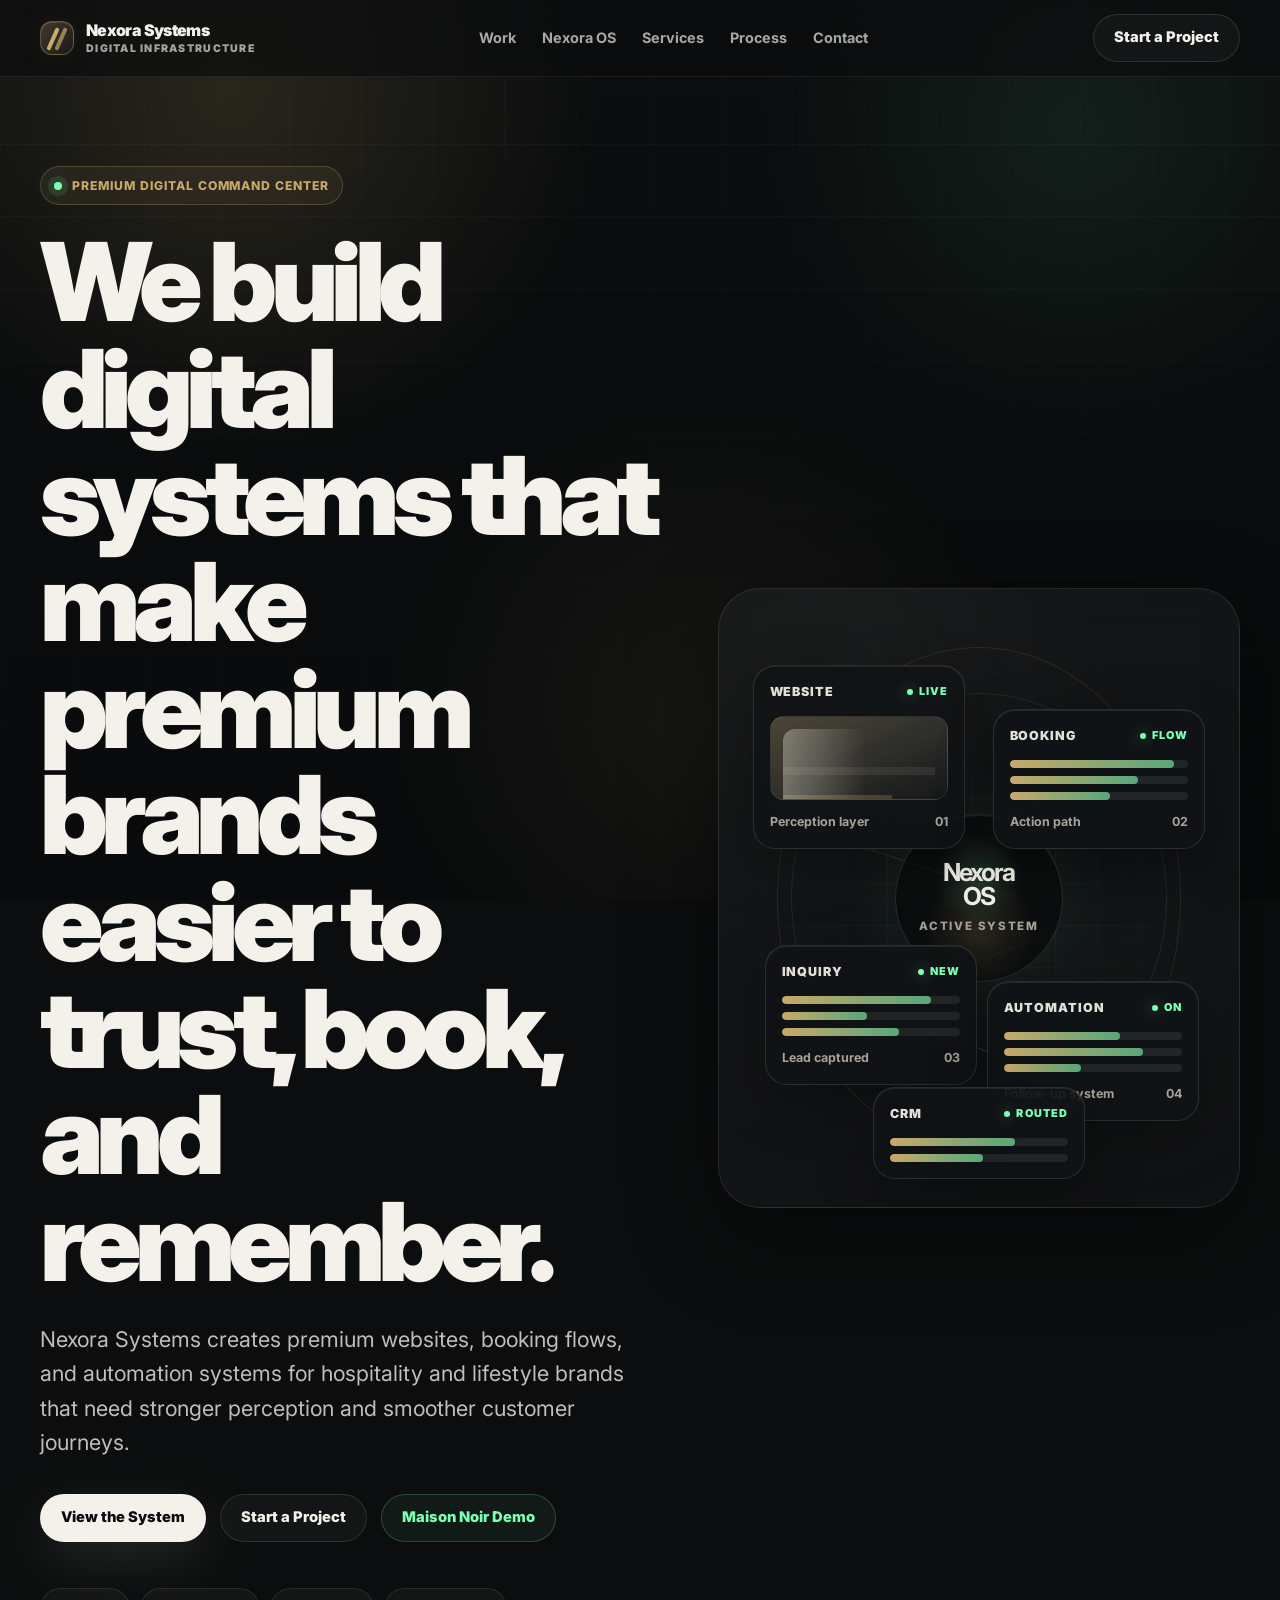
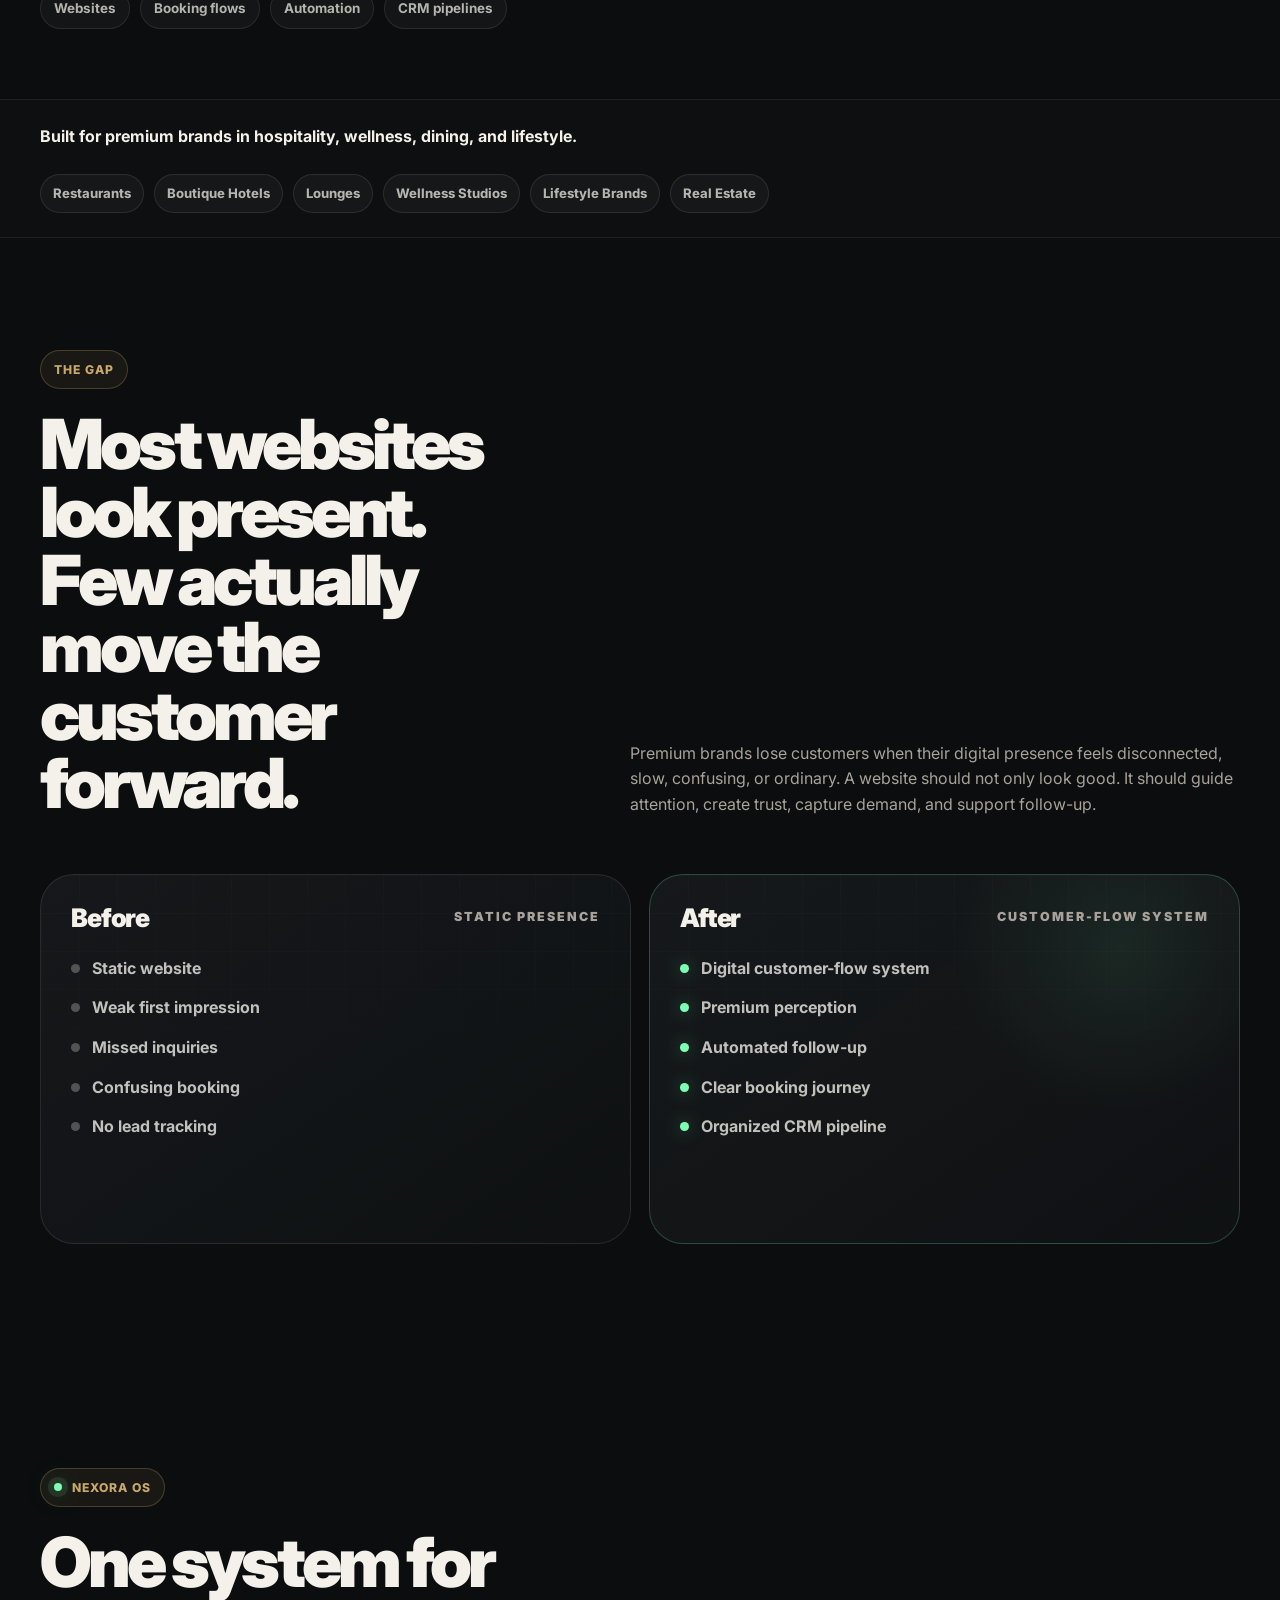
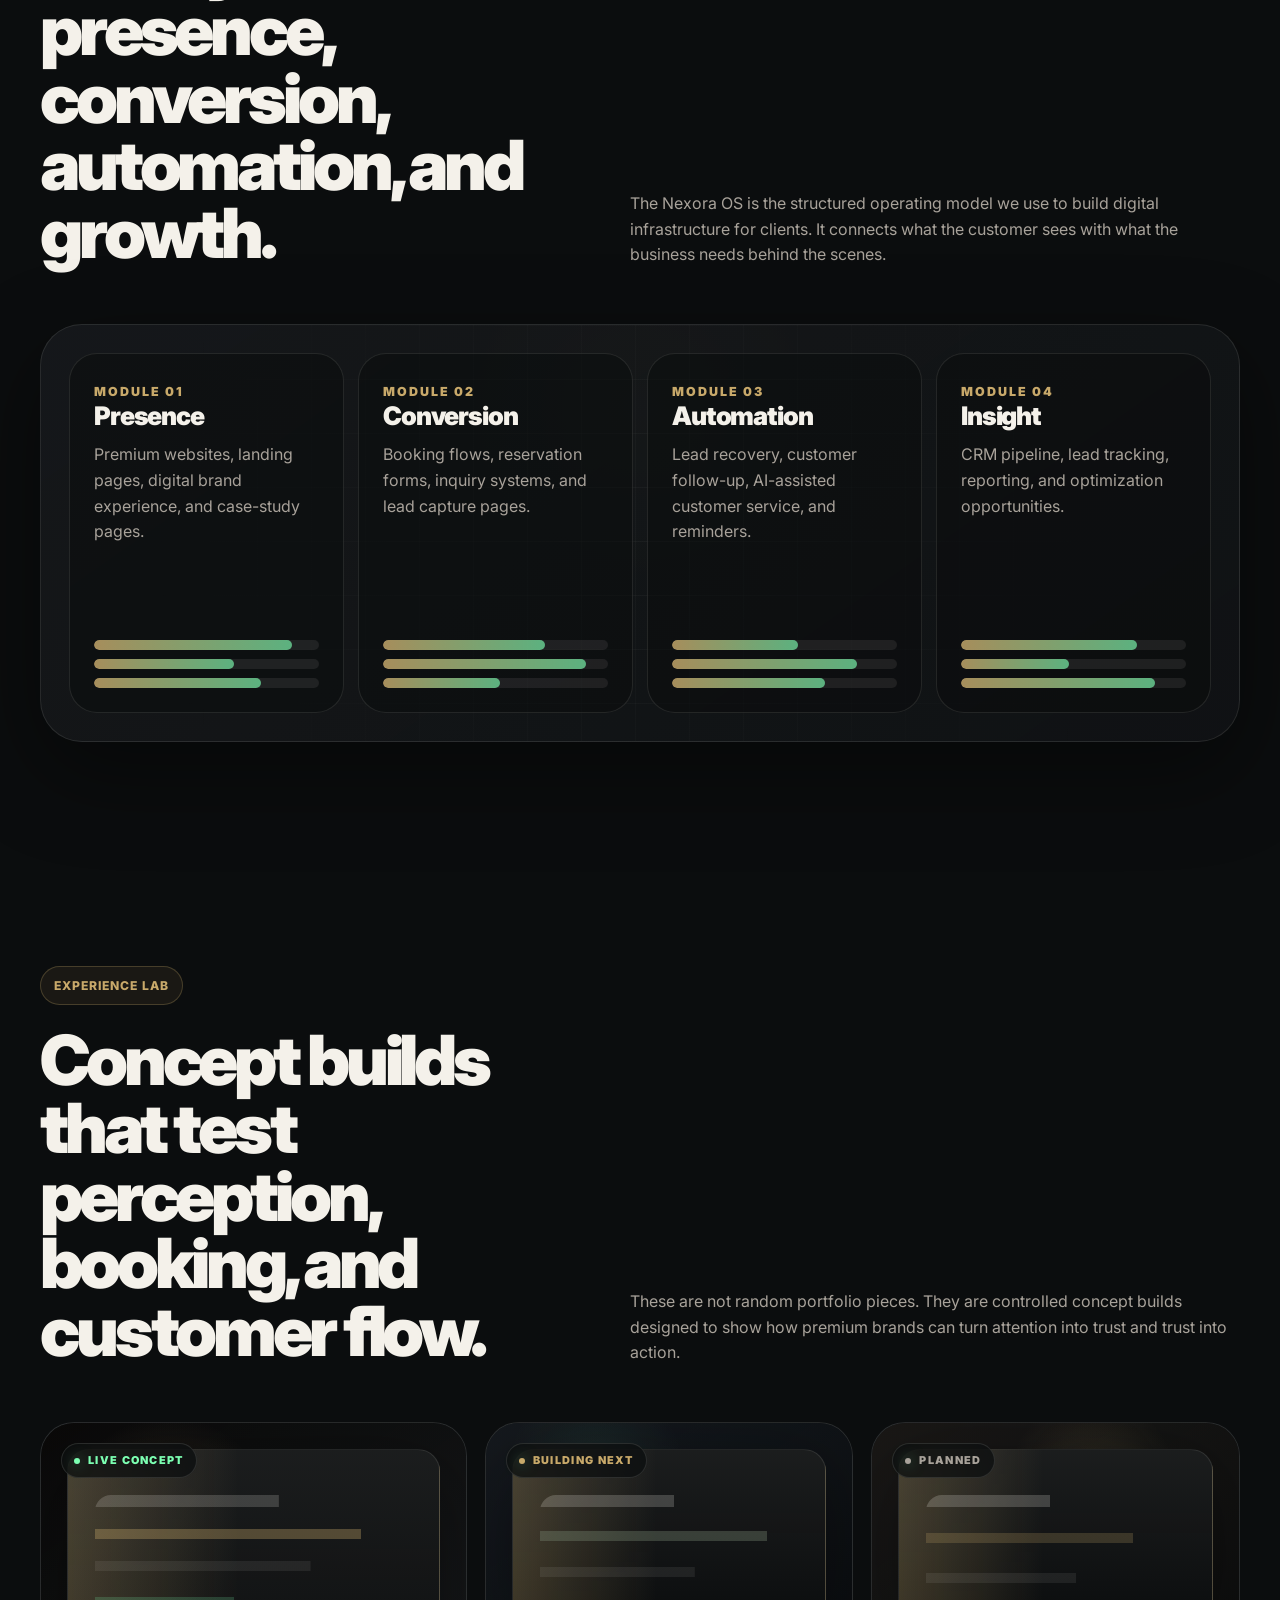
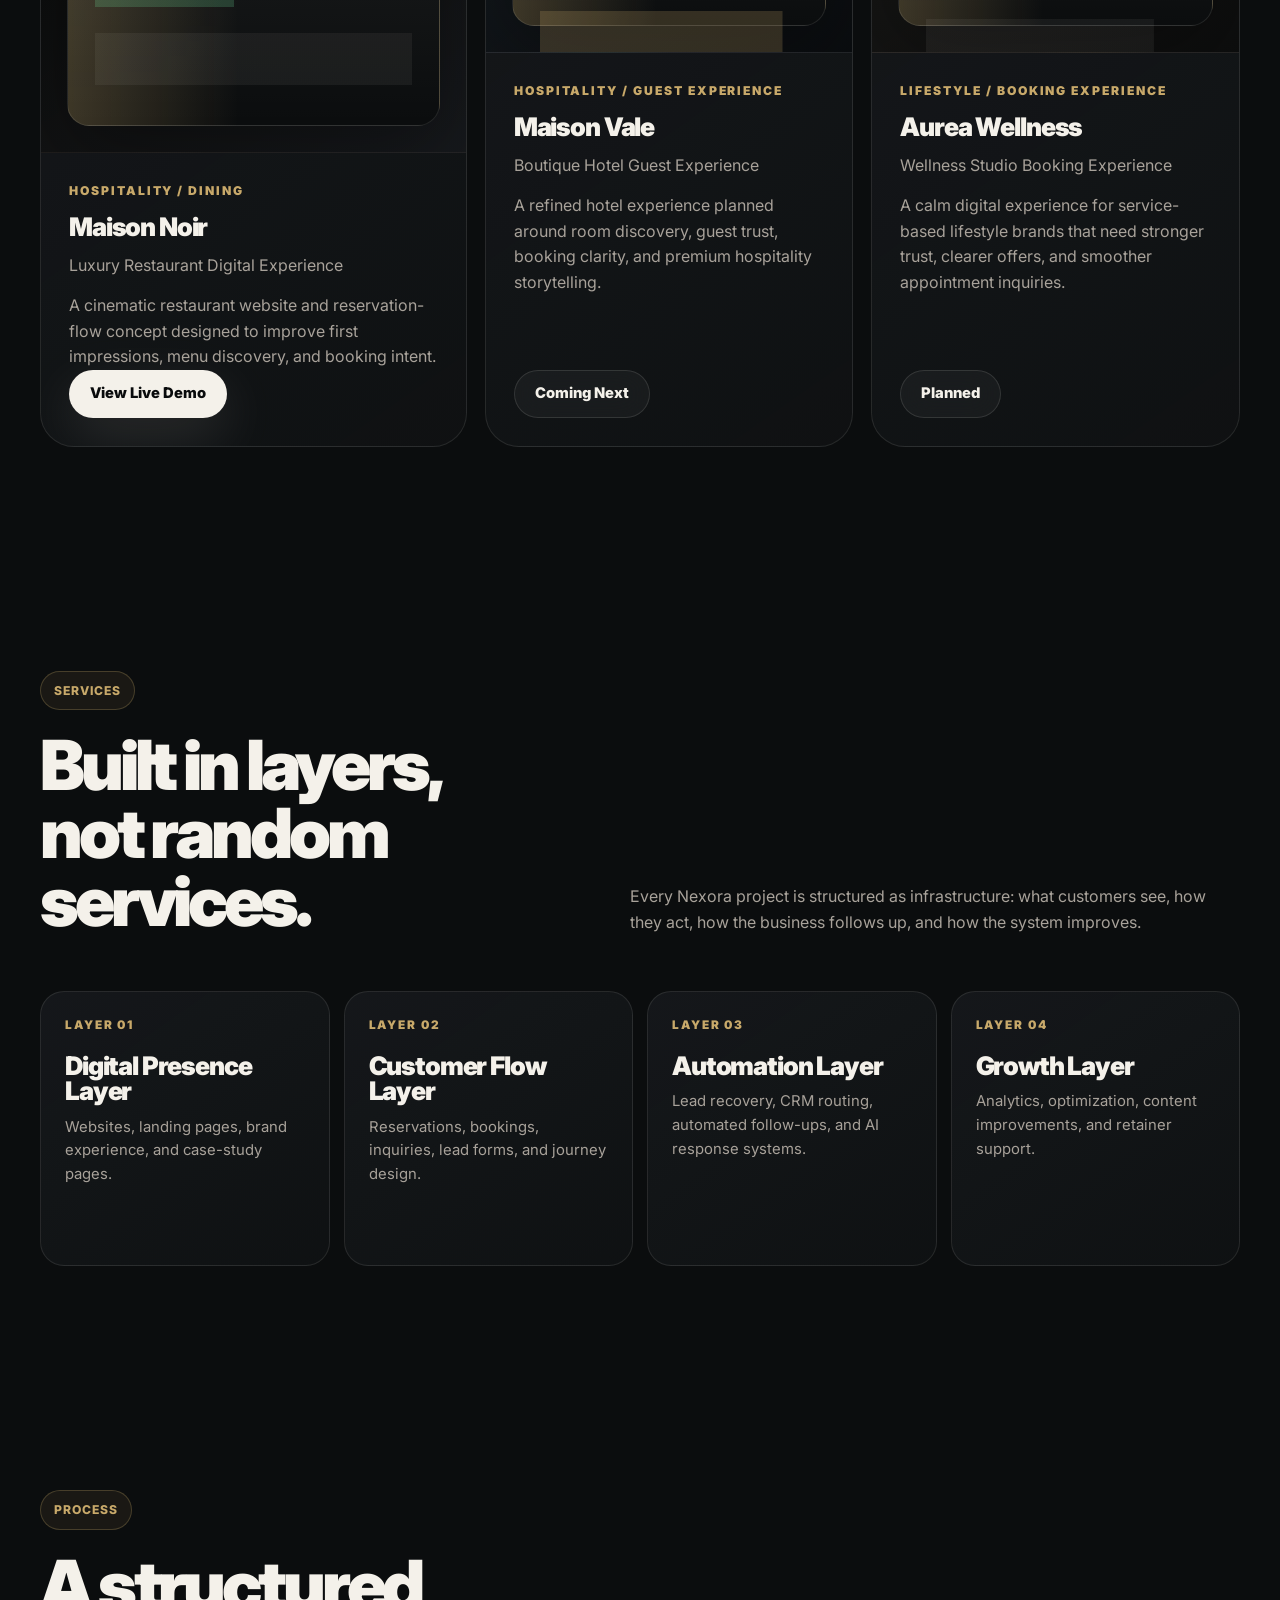
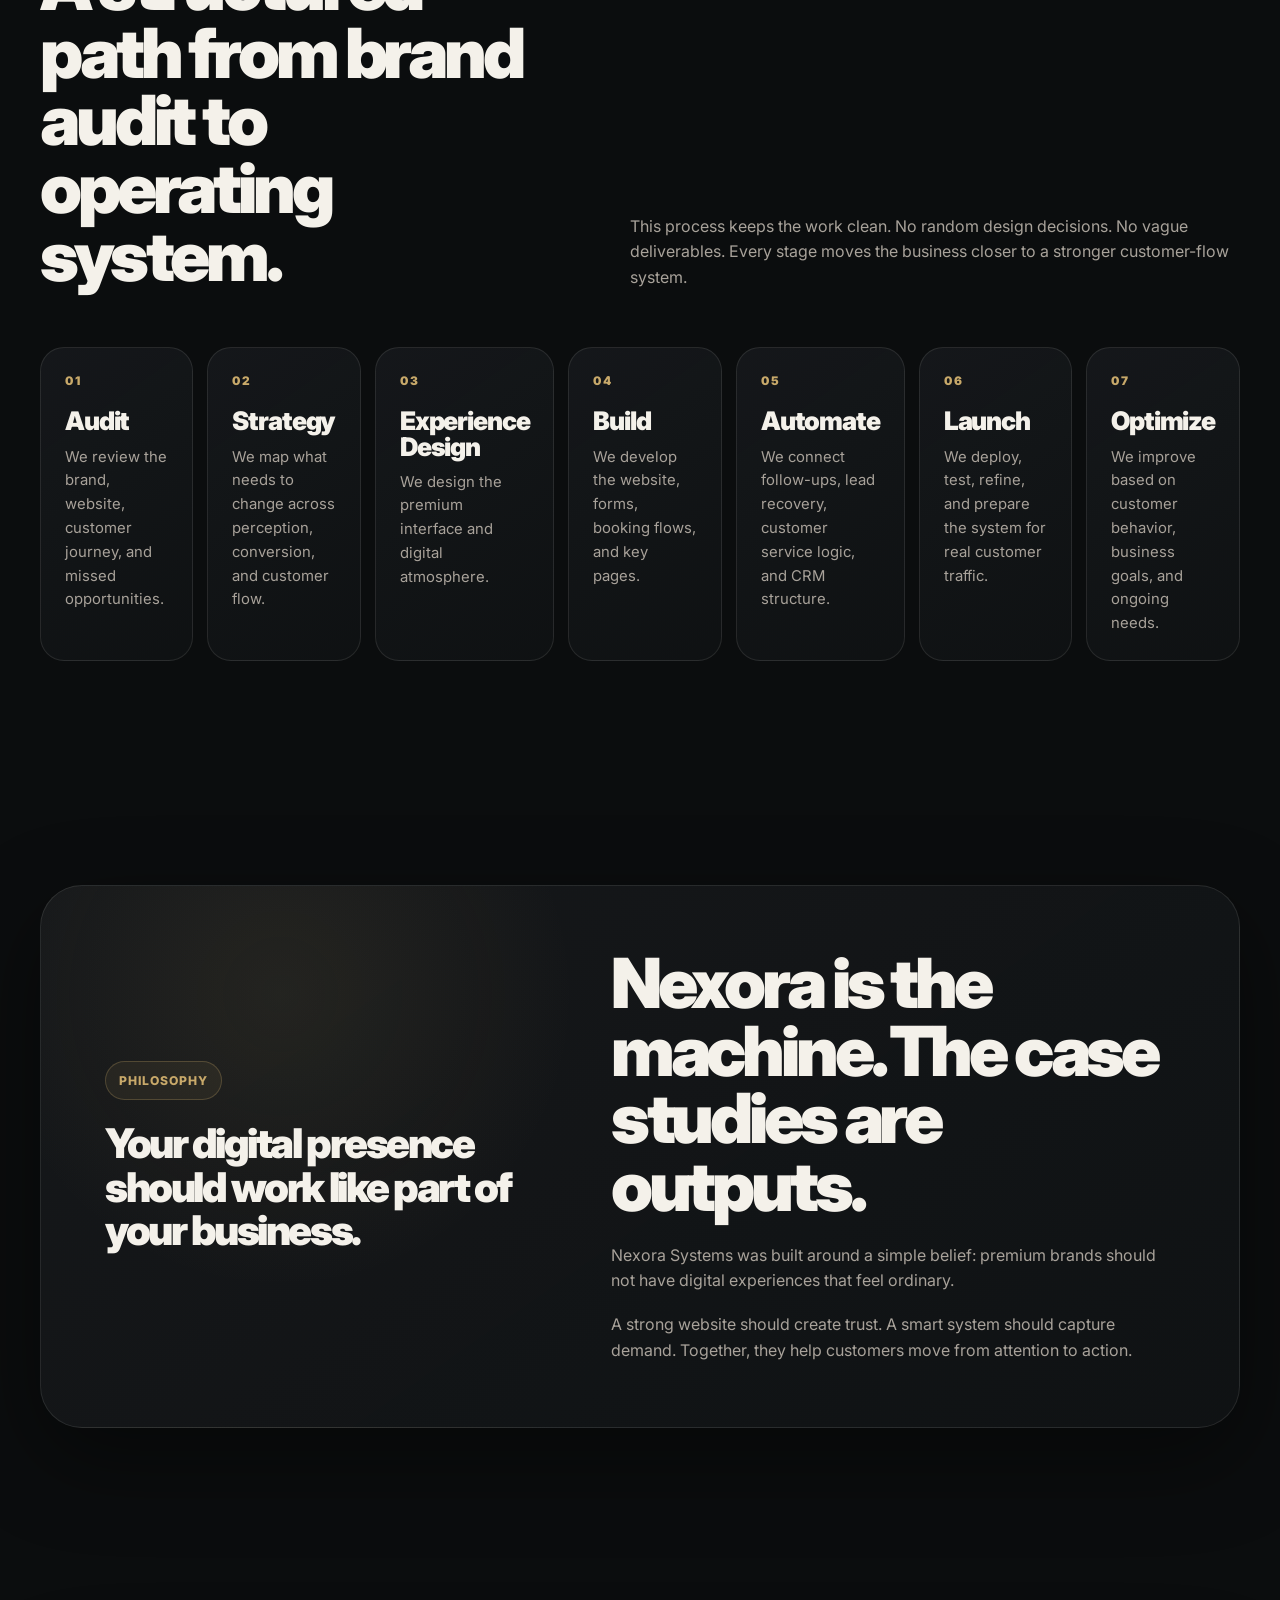
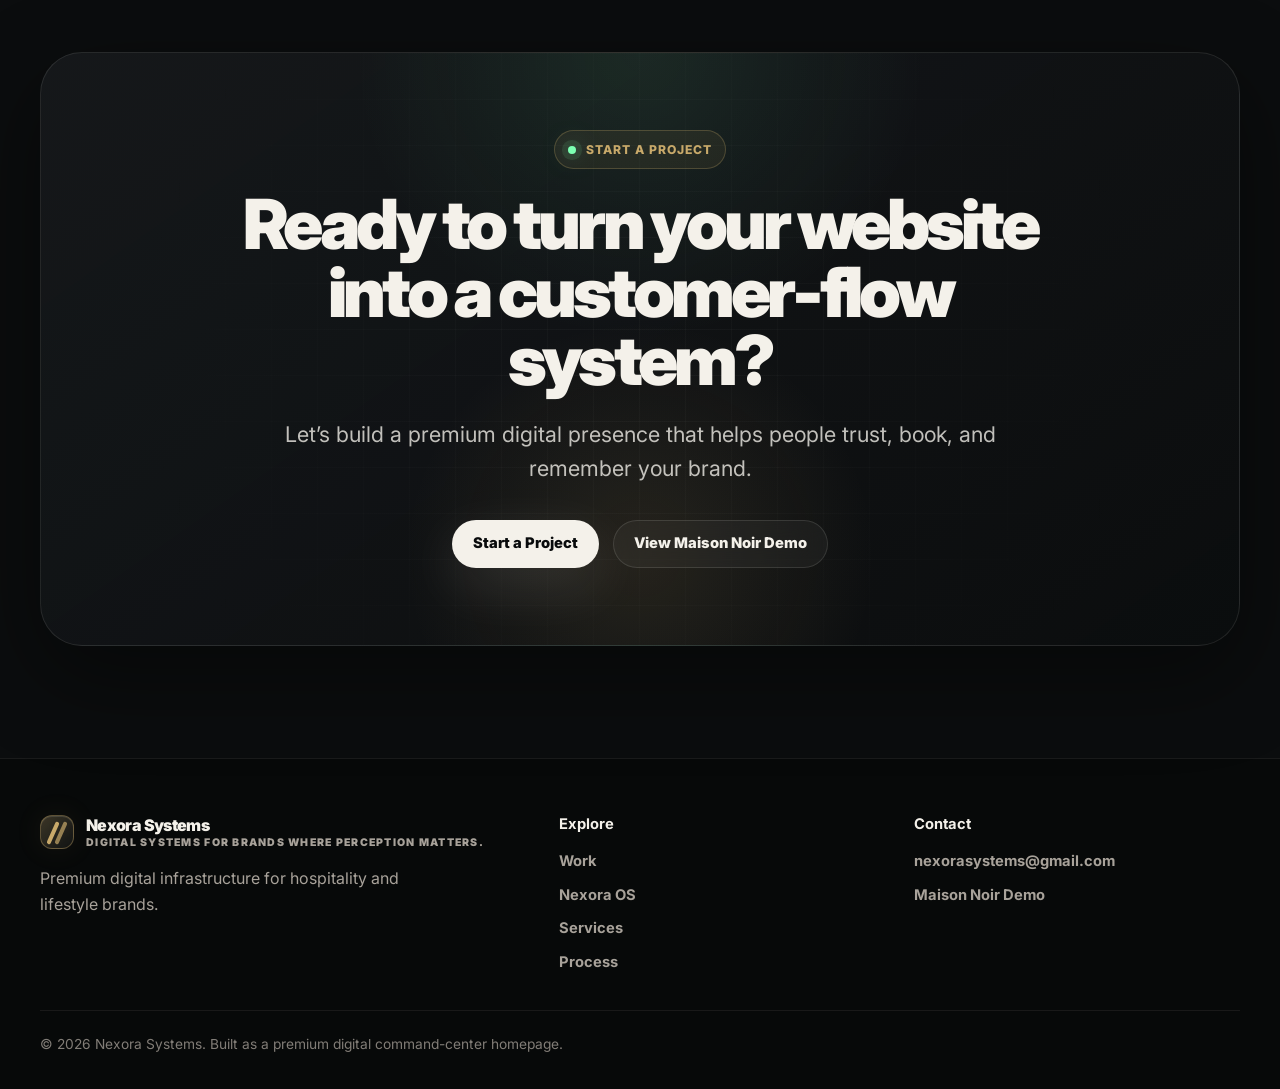
==== commit 2ceacccd: "Add files via upload" ====
--- a/index.html
+++ b/index.html
@@ -1,14 +1,1719 @@
-<!doctype html>
+<!DOCTYPE html>
 <html lang="en">
-  <head>
-    <meta charset="UTF-8" />
-    <meta name="viewport" content="width=device-width, initial-scale=1.0" />
-    <title>Nexora Systems — Digital Customer-Flow Systems</title>
-    <meta name="description" content="Premium websites, booking flows, automation, and customer-flow systems for brands where perception matters." />
-    <link rel="icon" href="/assets/nexora-icon.png" type="image/png" />
-  </head>
-  <body>
-    <div id="root"></div>
-    <script type="module" src="/src/main.jsx"></script>
-  </body>
+<head>
+  <meta charset="UTF-8" />
+  <meta name="viewport" content="width=device-width, initial-scale=1.0" />
+  <title>Nexora Systems — Digital Customer-Flow Systems</title>
+  <meta name="description" content="Nexora Systems builds premium websites, booking flows, automation systems, and customer-flow infrastructure for hospitality and lifestyle brands." />
+
+  <link rel="preconnect" href="https://fonts.googleapis.com" />
+  <link rel="preconnect" href="https://fonts.gstatic.com" crossorigin />
+  <link href="https://fonts.googleapis.com/css2?family=Inter:wght@400;500;600;700;800;900&display=swap" rel="stylesheet" />
+
+  <style>
+    :root {
+      --graphite: #0B0D0E;
+      --soft-black: #111315;
+      --panel: #181B1E;
+      --panel-2: #202428;
+      --ivory: #F4F1EA;
+      --stone: #A8A29A;
+      --gold: #C8A96A;
+      --green: #7CFFB2;
+      --line: #2A2E33;
+      --line-soft: rgba(244, 241, 234, 0.08);
+      --glass: rgba(24, 27, 30, 0.72);
+      --max: 1200px;
+      --radius-xl: 34px;
+      --radius-lg: 24px;
+      --radius-md: 16px;
+      --shadow: 0 30px 90px rgba(0, 0, 0, 0.42);
+    }
+
+    * {
+      margin: 0;
+      padding: 0;
+      box-sizing: border-box;
+    }
+
+    html {
+      scroll-behavior: smooth;
+    }
+
+    body {
+      min-height: 100vh;
+      font-family: Inter, system-ui, -apple-system, BlinkMacSystemFont, "Segoe UI", sans-serif;
+      background: var(--graphite);
+      color: var(--ivory);
+      line-height: 1.6;
+      overflow-x: hidden;
+    }
+
+    body::before {
+      content: "";
+      position: fixed;
+      inset: 0;
+      z-index: -5;
+      pointer-events: none;
+      background:
+        radial-gradient(circle at 18% 10%, rgba(200, 169, 106, 0.16), transparent 28%),
+        radial-gradient(circle at 84% 14%, rgba(124, 255, 178, 0.08), transparent 24%),
+        radial-gradient(circle at 55% 80%, rgba(200, 169, 106, 0.08), transparent 32%),
+        linear-gradient(180deg, #0B0D0E 0%, #080A0B 100%);
+    }
+
+    body::after {
+      content: "";
+      position: fixed;
+      inset: 0;
+      z-index: -4;
+      pointer-events: none;
+      background-image:
+        linear-gradient(rgba(244, 241, 234, 0.035) 1px, transparent 1px),
+        linear-gradient(90deg, rgba(244, 241, 234, 0.025) 1px, transparent 1px);
+      background-size: 72px 72px;
+      mask-image: linear-gradient(180deg, rgba(0,0,0,.9), rgba(0,0,0,.12));
+    }
+
+    a {
+      color: inherit;
+      text-decoration: none;
+    }
+
+    button,
+    input,
+    textarea {
+      font: inherit;
+    }
+
+    .container {
+      width: min(var(--max), calc(100% - 40px));
+      margin: 0 auto;
+    }
+
+    .pill {
+      display: inline-flex;
+      align-items: center;
+      gap: 10px;
+      width: fit-content;
+      border: 1px solid rgba(200, 169, 106, 0.26);
+      background: rgba(200, 169, 106, 0.08);
+      color: var(--gold);
+      padding: 9px 13px;
+      border-radius: 999px;
+      font-size: 0.76rem;
+      font-weight: 800;
+      letter-spacing: 0.08em;
+      text-transform: uppercase;
+    }
+
+    .pulse-dot {
+      width: 8px;
+      height: 8px;
+      border-radius: 999px;
+      background: var(--green);
+      box-shadow: 0 0 0 6px rgba(124, 255, 178, 0.1), 0 0 24px rgba(124, 255, 178, 0.55);
+      flex: 0 0 auto;
+    }
+
+    h1,
+    h2,
+    h3 {
+      letter-spacing: -0.06em;
+      line-height: 0.98;
+      font-weight: 900;
+    }
+
+    h1 {
+      font-size: clamp(3.3rem, 8.5vw, 7.4rem);
+      max-width: 980px;
+    }
+
+    h2 {
+      font-size: clamp(2.35rem, 5.4vw, 5.2rem);
+      max-width: 880px;
+    }
+
+    h3 {
+      font-size: clamp(1.25rem, 2vw, 2rem);
+      letter-spacing: -0.045em;
+    }
+
+    p {
+      color: var(--stone);
+      font-size: 1rem;
+    }
+
+    .lead {
+      color: rgba(244, 241, 234, 0.78);
+      font-size: clamp(1.06rem, 1.7vw, 1.35rem);
+      max-width: 750px;
+    }
+
+    .btn {
+      min-height: 48px;
+      display: inline-flex;
+      align-items: center;
+      justify-content: center;
+      gap: 10px;
+      padding: 0 20px;
+      border-radius: 999px;
+      border: 1px solid transparent;
+      font-size: 0.92rem;
+      font-weight: 850;
+      cursor: pointer;
+      transition: transform .24s ease, border-color .24s ease, background .24s ease, color .24s ease;
+      white-space: nowrap;
+    }
+
+    .btn:hover {
+      transform: translateY(-2px);
+    }
+
+    .btn-primary {
+      background: var(--ivory);
+      color: #090B0C;
+      box-shadow: 0 18px 55px rgba(244, 241, 234, 0.12);
+    }
+
+    .btn-primary:hover {
+      background: var(--gold);
+      box-shadow: 0 18px 55px rgba(200, 169, 106, 0.18);
+    }
+
+    .btn-secondary {
+      background: rgba(244, 241, 234, 0.04);
+      border-color: rgba(244, 241, 234, 0.12);
+      color: var(--ivory);
+      backdrop-filter: blur(16px);
+    }
+
+    .btn-secondary:hover {
+      border-color: rgba(200, 169, 106, 0.52);
+      color: var(--gold);
+    }
+
+    .btn-ghost {
+      border-color: rgba(124, 255, 178, 0.22);
+      color: var(--green);
+      background: rgba(124, 255, 178, 0.055);
+    }
+
+    .btn-ghost:hover {
+      border-color: rgba(124, 255, 178, 0.48);
+    }
+
+    header {
+      position: fixed;
+      top: 0;
+      left: 0;
+      right: 0;
+      z-index: 80;
+      border-bottom: 1px solid rgba(244, 241, 234, 0.08);
+      background: rgba(11, 13, 14, 0.68);
+      backdrop-filter: blur(20px);
+    }
+
+    .nav {
+      height: 76px;
+      display: flex;
+      align-items: center;
+      justify-content: space-between;
+      gap: 24px;
+    }
+
+    .brand {
+      display: flex;
+      align-items: center;
+      gap: 12px;
+      font-weight: 950;
+      letter-spacing: -0.04em;
+    }
+
+    .brand-mark {
+      width: 34px;
+      height: 34px;
+      border-radius: 12px;
+      position: relative;
+      border: 1px solid rgba(200, 169, 106, 0.38);
+      background:
+        linear-gradient(135deg, rgba(200,169,106,.24), transparent),
+        rgba(244, 241, 234, 0.04);
+      box-shadow: inset 0 1px 0 rgba(244,241,234,.12), 0 0 30px rgba(200,169,106,.08);
+      overflow: hidden;
+    }
+
+    .brand-mark::before,
+    .brand-mark::after {
+      content: "";
+      position: absolute;
+      background: var(--gold);
+      border-radius: 2px;
+      transform: rotate(24deg);
+    }
+
+    .brand-mark::before {
+      width: 4px;
+      height: 24px;
+      left: 10px;
+      top: 5px;
+    }
+
+    .brand-mark::after {
+      width: 4px;
+      height: 24px;
+      right: 10px;
+      top: 5px;
+      opacity: .7;
+    }
+
+    .brand small {
+      display: block;
+      color: var(--stone);
+      font-size: .66rem;
+      letter-spacing: .12em;
+      text-transform: uppercase;
+      margin-top: -3px;
+    }
+
+    .nav-links {
+      display: flex;
+      align-items: center;
+      gap: 26px;
+      color: rgba(244, 241, 234, 0.68);
+      font-size: 0.9rem;
+      font-weight: 700;
+    }
+
+    .nav-links a {
+      transition: color .2s ease;
+    }
+
+    .nav-links a:hover {
+      color: var(--ivory);
+    }
+
+    .menu-toggle {
+      display: none;
+      width: 44px;
+      height: 44px;
+      border-radius: 999px;
+      background: rgba(244, 241, 234, .04);
+      border: 1px solid rgba(244, 241, 234, .12);
+      color: var(--ivory);
+    }
+
+    .mobile-menu {
+      display: none;
+      position: fixed;
+      top: 86px;
+      left: 20px;
+      right: 20px;
+      z-index: 85;
+      padding: 20px;
+      border-radius: 24px;
+      border: 1px solid rgba(244, 241, 234, 0.1);
+      background: rgba(17, 19, 21, .97);
+      box-shadow: var(--shadow);
+    }
+
+    .mobile-menu.open {
+      display: grid;
+      gap: 16px;
+    }
+
+    .section {
+      padding: 112px 0;
+      position: relative;
+    }
+
+    .section-head {
+      display: grid;
+      grid-template-columns: .85fr 1.15fr;
+      gap: 50px;
+      align-items: end;
+      margin-bottom: 56px;
+    }
+
+    .section-head p {
+      max-width: 610px;
+      justify-self: end;
+    }
+
+    .hero {
+      min-height: 100vh;
+      padding-top: 76px;
+      display: flex;
+      align-items: center;
+      position: relative;
+      isolation: isolate;
+    }
+
+    .hero-grid {
+      display: grid;
+      grid-template-columns: minmax(0, .98fr) minmax(390px, .82fr);
+      gap: 54px;
+      align-items: center;
+      padding: 90px 0 70px;
+    }
+
+    .hero-copy .lead {
+      margin-top: 26px;
+    }
+
+    .hero-actions {
+      display: flex;
+      flex-wrap: wrap;
+      gap: 14px;
+      margin-top: 34px;
+    }
+
+    .signal-row {
+      display: flex;
+      flex-wrap: wrap;
+      gap: 10px;
+      margin-top: 46px;
+    }
+
+    .signal-chip {
+      border: 1px solid rgba(244, 241, 234, 0.1);
+      background: rgba(244, 241, 234, 0.035);
+      border-radius: 999px;
+      padding: 9px 13px;
+      color: rgba(244, 241, 234, 0.72);
+      font-size: .84rem;
+      font-weight: 700;
+    }
+
+    .command-center {
+      position: relative;
+      min-height: 620px;
+      border: 1px solid rgba(244, 241, 234, 0.1);
+      background:
+        linear-gradient(145deg, rgba(24, 27, 30, .76), rgba(17, 19, 21, .78)),
+        radial-gradient(circle at 30% 10%, rgba(200,169,106,.12), transparent 34%),
+        radial-gradient(circle at 80% 70%, rgba(124,255,178,.08), transparent 30%);
+      border-radius: 42px;
+      box-shadow: var(--shadow);
+      backdrop-filter: blur(22px);
+      overflow: hidden;
+    }
+
+    .command-center::before {
+      content: "";
+      position: absolute;
+      inset: 0;
+      background-image:
+        linear-gradient(rgba(244,241,234,.04) 1px, transparent 1px),
+        linear-gradient(90deg, rgba(244,241,234,.035) 1px, transparent 1px);
+      background-size: 42px 42px;
+      mask-image: radial-gradient(circle at center, black, transparent 78%);
+    }
+
+    .orbit {
+      position: absolute;
+      inset: 58px;
+      border: 1px solid rgba(200, 169, 106, .12);
+      border-radius: 50%;
+      animation: rotate 26s linear infinite;
+    }
+
+    .orbit.two {
+      inset: 104px 72px;
+      border-color: rgba(124, 255, 178, .09);
+      animation-duration: 34s;
+      animation-direction: reverse;
+    }
+
+    @keyframes rotate {
+      to { transform: rotate(360deg); }
+    }
+
+    .system-core {
+      position: absolute;
+      left: 50%;
+      top: 50%;
+      transform: translate(-50%, -50%);
+      width: 168px;
+      height: 168px;
+      border-radius: 50%;
+      border: 1px solid rgba(244, 241, 234, .12);
+      background:
+        radial-gradient(circle at 50% 38%, rgba(124, 255, 178, .16), transparent 34%),
+        radial-gradient(circle at 50% 70%, rgba(200, 169, 106, .16), transparent 40%),
+        rgba(11, 13, 14, .78);
+      display: grid;
+      place-items: center;
+      text-align: center;
+      box-shadow: 0 0 80px rgba(124,255,178,.08), inset 0 1px 0 rgba(244,241,234,.1);
+      z-index: 3;
+    }
+
+    .system-core strong {
+      display: block;
+      font-size: 1.55rem;
+      letter-spacing: -0.08em;
+      line-height: 1;
+    }
+
+    .system-core span {
+      display: block;
+      color: var(--stone);
+      font-size: .72rem;
+      text-transform: uppercase;
+      letter-spacing: .14em;
+      margin-top: 8px;
+      font-weight: 800;
+    }
+
+    .flow-line {
+      position: absolute;
+      height: 1px;
+      background: linear-gradient(90deg, transparent, rgba(124,255,178,.34), transparent);
+      transform-origin: left center;
+      z-index: 1;
+      opacity: .8;
+    }
+
+    .flow-line.l1 { width: 220px; left: 120px; top: 250px; transform: rotate(18deg); }
+    .flow-line.l2 { width: 240px; right: 90px; top: 280px; transform: rotate(-28deg); }
+    .flow-line.l3 { width: 190px; left: 160px; bottom: 210px; transform: rotate(-20deg); }
+    .flow-line.l4 { width: 210px; right: 110px; bottom: 180px; transform: rotate(20deg); }
+
+    .dash-card {
+      position: absolute;
+      z-index: 4;
+      width: 212px;
+      border: 1px solid rgba(244, 241, 234, 0.12);
+      background: rgba(17, 19, 21, 0.82);
+      backdrop-filter: blur(18px);
+      border-radius: 22px;
+      padding: 16px;
+      box-shadow: 0 18px 55px rgba(0,0,0,.32), inset 0 1px 0 rgba(244,241,234,.08);
+      animation: float 7s ease-in-out infinite;
+    }
+
+    .dash-card:nth-of-type(odd) { animation-delay: -2s; }
+    .dash-card:nth-of-type(even) { animation-delay: -4s; }
+
+    @keyframes float {
+      0%, 100% { transform: translateY(0); }
+      50% { transform: translateY(-12px); }
+    }
+
+    .dash-card.website { left: 34px; top: 76px; }
+    .dash-card.booking { right: 34px; top: 120px; }
+    .dash-card.inquiry { left: 46px; bottom: 122px; }
+    .dash-card.automation { right: 40px; bottom: 86px; }
+    .dash-card.crm { left: 50%; transform: translateX(-50%); bottom: 28px; animation-name: float-center; }
+
+    @keyframes float-center {
+      0%, 100% { transform: translateX(-50%) translateY(0); }
+      50% { transform: translateX(-50%) translateY(-12px); }
+    }
+
+    .card-top {
+      display: flex;
+      align-items: center;
+      justify-content: space-between;
+      margin-bottom: 14px;
+    }
+
+    .card-label {
+      color: rgba(244, 241, 234, 0.92);
+      font-size: .78rem;
+      font-weight: 900;
+      letter-spacing: .08em;
+      text-transform: uppercase;
+    }
+
+    .status {
+      display: inline-flex;
+      gap: 6px;
+      align-items: center;
+      color: var(--green);
+      font-size: .68rem;
+      font-weight: 900;
+      text-transform: uppercase;
+      letter-spacing: .1em;
+    }
+
+    .mini-dot {
+      width: 6px;
+      height: 6px;
+      border-radius: 999px;
+      background: var(--green);
+      box-shadow: 0 0 14px rgba(124,255,178,.55);
+    }
+
+    .fake-screen {
+      height: 84px;
+      border-radius: 14px;
+      background:
+        linear-gradient(135deg, rgba(200,169,106,.24), transparent),
+        linear-gradient(180deg, rgba(244,241,234,.09), rgba(244,241,234,.02));
+      border: 1px solid rgba(244, 241, 234, .08);
+      position: relative;
+      overflow: hidden;
+    }
+
+    .fake-screen::before {
+      content: "";
+      position: absolute;
+      left: 12px;
+      right: 12px;
+      top: 12px;
+      height: 210px;
+      border-radius: 12px;
+      background:
+        linear-gradient(90deg, rgba(244,241,234,.34), transparent 55%),
+        linear-gradient(rgba(244,241,234,.08) 0 0) 0 38px / 100% 8px no-repeat,
+        linear-gradient(rgba(200,169,106,.24) 0 0) 0 66px / 72% 8px no-repeat,
+        linear-gradient(rgba(124,255,178,.18) 0 0) 0 96px / 48% 8px no-repeat,
+        linear-gradient(rgba(244,241,234,.06) 0 0) 0 132px / 92% 46px no-repeat;
+      animation: previewScroll 7s ease-in-out infinite;
+    }
+
+    @keyframes previewScroll {
+      0%, 100% { transform: translateY(0); }
+      50% { transform: translateY(-92px); }
+    }
+
+    .mini-flow {
+      display: grid;
+      gap: 8px;
+      margin-top: 8px;
+    }
+
+    .mini-flow span {
+      height: 8px;
+      border-radius: 999px;
+      background: rgba(244,241,234,.08);
+      position: relative;
+      overflow: hidden;
+    }
+
+    .mini-flow span::before {
+      content: "";
+      position: absolute;
+      inset: 0;
+      width: var(--w, 64%);
+      background: linear-gradient(90deg, var(--gold), rgba(124,255,178,.6));
+      border-radius: inherit;
+      animation: flowPulse 3.4s ease-in-out infinite;
+      transform-origin: left center;
+    }
+
+    @keyframes flowPulse {
+      0%, 100% { transform: scaleX(.72); opacity: .66; }
+      50% { transform: scaleX(1); opacity: 1; }
+    }
+
+    .metric {
+      display: flex;
+      justify-content: space-between;
+      gap: 12px;
+      margin-top: 12px;
+      color: var(--stone);
+      font-size: .78rem;
+      font-weight: 700;
+    }
+
+    .market-strip {
+      border-top: 1px solid var(--line-soft);
+      border-bottom: 1px solid var(--line-soft);
+      background: rgba(17,19,21,.52);
+      padding: 24px 0;
+    }
+
+    .market-inner {
+      display: flex;
+      align-items: center;
+      justify-content: space-between;
+      gap: 24px;
+      flex-wrap: wrap;
+    }
+
+    .tags {
+      display: flex;
+      flex-wrap: wrap;
+      gap: 10px;
+    }
+
+    .tag {
+      padding: 8px 12px;
+      border-radius: 999px;
+      border: 1px solid rgba(244, 241, 234, 0.1);
+      background: rgba(244, 241, 234, 0.035);
+      color: rgba(244, 241, 234, 0.72);
+      font-size: .82rem;
+      font-weight: 750;
+    }
+
+    .comparison {
+      display: grid;
+      grid-template-columns: 1fr 1fr;
+      gap: 18px;
+      margin-top: 46px;
+    }
+
+    .compare-card {
+      border: 1px solid rgba(244, 241, 234, .1);
+      background: linear-gradient(145deg, rgba(24,27,30,.82), rgba(17,19,21,.72));
+      border-radius: var(--radius-xl);
+      padding: 30px;
+      min-height: 370px;
+      position: relative;
+      overflow: hidden;
+    }
+
+    .compare-card::before {
+      content: "";
+      position: absolute;
+      inset: 0;
+      opacity: .65;
+      background-image:
+        linear-gradient(rgba(244,241,234,.035) 1px, transparent 1px),
+        linear-gradient(90deg, rgba(244,241,234,.03) 1px, transparent 1px);
+      background-size: 38px 38px;
+      mask-image: linear-gradient(180deg, black, transparent 80%);
+    }
+
+    .compare-card > * {
+      position: relative;
+      z-index: 2;
+    }
+
+    .compare-card.after {
+      border-color: rgba(124,255,178,.22);
+      background:
+        radial-gradient(circle at 80% 20%, rgba(124,255,178,.08), transparent 30%),
+        linear-gradient(145deg, rgba(24,27,30,.86), rgba(17,19,21,.76));
+    }
+
+    .compare-title {
+      display: flex;
+      align-items: center;
+      justify-content: space-between;
+      gap: 12px;
+      margin-bottom: 26px;
+    }
+
+    .compare-title span {
+      color: var(--stone);
+      font-size: .78rem;
+      text-transform: uppercase;
+      letter-spacing: .16em;
+      font-weight: 900;
+    }
+
+    .compare-list {
+      list-style: none;
+      display: grid;
+      gap: 14px;
+    }
+
+    .compare-list li {
+      display: flex;
+      align-items: flex-start;
+      gap: 12px;
+      color: rgba(244, 241, 234, .78);
+      font-weight: 700;
+    }
+
+    .compare-list li::before {
+      content: "";
+      width: 9px;
+      height: 9px;
+      border-radius: 999px;
+      margin-top: 8px;
+      flex: 0 0 auto;
+      background: rgba(244, 241, 234, .28);
+    }
+
+    .after .compare-list li::before {
+      background: var(--green);
+      box-shadow: 0 0 18px rgba(124,255,178,.42);
+    }
+
+    .os-board {
+      border: 1px solid rgba(244, 241, 234, .1);
+      border-radius: 42px;
+      background:
+        linear-gradient(145deg, rgba(24,27,30,.78), rgba(17,19,21,.86)),
+        radial-gradient(circle at 50% 20%, rgba(200,169,106,.08), transparent 28%);
+      box-shadow: var(--shadow);
+      padding: 28px;
+      position: relative;
+      overflow: hidden;
+    }
+
+    .os-board::before {
+      content: "";
+      position: absolute;
+      inset: 0;
+      background-image:
+        linear-gradient(rgba(244,241,234,.04) 1px, transparent 1px),
+        linear-gradient(90deg, rgba(244,241,234,.03) 1px, transparent 1px);
+      background-size: 54px 54px;
+      mask-image: radial-gradient(circle at center, black, transparent 80%);
+    }
+
+    .os-layout {
+      position: relative;
+      z-index: 2;
+      display: grid;
+      grid-template-columns: repeat(4, 1fr);
+      gap: 14px;
+    }
+
+    .module {
+      min-height: 360px;
+      border: 1px solid rgba(244, 241, 234, .1);
+      border-radius: 28px;
+      background: rgba(11, 13, 14, .56);
+      padding: 24px;
+      display: flex;
+      flex-direction: column;
+      justify-content: space-between;
+      transition: transform .24s ease, border-color .24s ease, background .24s ease;
+    }
+
+    .module:hover {
+      transform: translateY(-6px);
+      border-color: rgba(200,169,106,.38);
+      background: rgba(17, 19, 21, .74);
+    }
+
+    .module-number {
+      color: var(--gold);
+      font-size: .78rem;
+      font-weight: 950;
+      letter-spacing: .16em;
+      text-transform: uppercase;
+    }
+
+    .module p {
+      margin-top: 14px;
+    }
+
+    .module-visual {
+      margin-top: 28px;
+      display: grid;
+      gap: 9px;
+    }
+
+    .module-visual span {
+      height: 10px;
+      border-radius: 999px;
+      background: rgba(244,241,234,.08);
+      overflow: hidden;
+      position: relative;
+    }
+
+    .module-visual span::before {
+      content: "";
+      position: absolute;
+      inset: 0;
+      width: var(--w, 72%);
+      background: linear-gradient(90deg, rgba(200,169,106,.8), rgba(124,255,178,.65));
+      border-radius: inherit;
+    }
+
+    .lab-grid {
+      display: grid;
+      grid-template-columns: 1.1fr .95fr .95fr;
+      gap: 18px;
+    }
+
+    .case {
+      border: 1px solid rgba(244, 241, 234, .1);
+      border-radius: var(--radius-xl);
+      background: linear-gradient(145deg, rgba(24,27,30,.82), rgba(17,19,21,.72));
+      overflow: hidden;
+      min-height: 520px;
+      display: flex;
+      flex-direction: column;
+      transition: transform .24s ease, border-color .24s ease;
+    }
+
+    .case:hover {
+      transform: translateY(-6px);
+      border-color: rgba(200,169,106,.38);
+    }
+
+    .case.featured {
+      min-height: 610px;
+    }
+
+    .case-visual {
+      min-height: 230px;
+      border-bottom: 1px solid rgba(244,241,234,.08);
+      position: relative;
+      overflow: hidden;
+      background:
+        radial-gradient(circle at 30% 30%, rgba(200,169,106,.18), transparent 28%),
+        linear-gradient(145deg, rgba(9,8,7,.9), rgba(24,27,30,.8));
+    }
+
+    .case.featured .case-visual {
+      min-height: 330px;
+    }
+
+    .case-visual::before {
+      content: "";
+      position: absolute;
+      inset: 26px;
+      border: 1px solid rgba(244,241,234,.1);
+      border-radius: 22px;
+      background:
+        linear-gradient(180deg, rgba(244,241,234,.07), transparent),
+        linear-gradient(90deg, rgba(200,169,106,.26), transparent 46%),
+        #0B0D0E;
+      box-shadow: 0 20px 80px rgba(0,0,0,.35);
+    }
+
+    .case-visual::after {
+      content: "";
+      position: absolute;
+      left: 54px;
+      right: 54px;
+      top: 72px;
+      height: 210px;
+      border-radius: 16px;
+      background:
+        linear-gradient(rgba(244,241,234,.18) 0 0) 0 0 / 58% 12px no-repeat,
+        linear-gradient(rgba(200,169,106,.35) 0 0) 0 34px / 84% 10px no-repeat,
+        linear-gradient(rgba(244,241,234,.08) 0 0) 0 66px / 68% 10px no-repeat,
+        linear-gradient(rgba(124,255,178,.18) 0 0) 0 102px / 44% 10px no-repeat,
+        linear-gradient(rgba(244,241,234,.06) 0 0) 0 138px / 100% 52px no-repeat;
+      animation: casePreviewScroll 8s ease-in-out infinite;
+    }
+
+    @keyframes casePreviewScroll {
+      0%, 100% { transform: translateY(0); }
+      50% { transform: translateY(-54px); }
+    }
+
+    .case-visual.hotel {
+      background:
+        radial-gradient(circle at 30% 20%, rgba(124,255,178,.08), transparent 28%),
+        linear-gradient(145deg, rgba(21,25,30,.95), rgba(9,12,15,.88));
+    }
+
+    .case-visual.wellness {
+      background:
+        radial-gradient(circle at 60% 25%, rgba(200,169,106,.14), transparent 30%),
+        linear-gradient(145deg, rgba(26,24,22,.95), rgba(12,13,13,.88));
+    }
+
+    .case-visual.hotel::after {
+      background:
+        linear-gradient(rgba(244,241,234,.2) 0 0) 0 0 / 52% 12px no-repeat,
+        linear-gradient(rgba(126,143,120,.35) 0 0) 0 36px / 88% 10px no-repeat,
+        linear-gradient(rgba(244,241,234,.08) 0 0) 0 72px / 60% 10px no-repeat,
+        linear-gradient(rgba(200,169,106,.22) 0 0) 0 116px / 94% 48px no-repeat;
+    }
+
+    .case-visual.wellness::after {
+      background:
+        linear-gradient(rgba(244,241,234,.2) 0 0) 0 0 / 48% 12px no-repeat,
+        linear-gradient(rgba(200,169,106,.22) 0 0) 0 38px / 80% 10px no-repeat,
+        linear-gradient(rgba(244,241,234,.08) 0 0) 0 78px / 58% 10px no-repeat,
+        linear-gradient(rgba(244,241,234,.06) 0 0) 0 124px / 88% 52px no-repeat;
+    }
+
+    .case-status {
+      position: absolute;
+      left: 20px;
+      top: 20px;
+      z-index: 3;
+      display: inline-flex;
+      align-items: center;
+      gap: 8px;
+      border: 1px solid rgba(244,241,234,.12);
+      background: rgba(11,13,14,.72);
+      backdrop-filter: blur(14px);
+      color: var(--green);
+      padding: 8px 12px;
+      border-radius: 999px;
+      font-size: .68rem;
+      font-weight: 950;
+      letter-spacing: .12em;
+      text-transform: uppercase;
+    }
+
+    .case-body {
+      padding: 28px;
+      flex: 1;
+      display: flex;
+      flex-direction: column;
+    }
+
+    .case-category {
+      color: var(--gold);
+      font-size: .76rem;
+      text-transform: uppercase;
+      letter-spacing: .16em;
+      font-weight: 950;
+      margin-bottom: 14px;
+    }
+
+    .case-body p {
+      margin-top: 14px;
+    }
+
+    .case-body .btn {
+      margin-top: auto;
+      align-self: flex-start;
+    }
+
+    .layer-grid,
+    .process-grid {
+      display: grid;
+      gap: 14px;
+    }
+
+    .layer-grid {
+      grid-template-columns: repeat(4, 1fr);
+    }
+
+    .process-grid {
+      grid-template-columns: repeat(7, 1fr);
+    }
+
+    .layer,
+    .process-step {
+      border: 1px solid rgba(244,241,234,.1);
+      border-radius: 24px;
+      background: linear-gradient(145deg, rgba(24,27,30,.78), rgba(17,19,21,.74));
+      padding: 24px;
+      min-height: 275px;
+      transition: transform .24s ease, border-color .24s ease;
+    }
+
+    .process-step {
+      min-height: 310px;
+    }
+
+    .layer:hover,
+    .process-step:hover {
+      transform: translateY(-5px);
+      border-color: rgba(200,169,106,.34);
+    }
+
+    .layer span,
+    .process-step span {
+      display: block;
+      color: var(--gold);
+      font-size: .74rem;
+      text-transform: uppercase;
+      letter-spacing: .16em;
+      font-weight: 950;
+      margin-bottom: 18px;
+    }
+
+    .layer p,
+    .process-step p {
+      margin-top: 12px;
+      font-size: .93rem;
+    }
+
+    .philosophy-card {
+      display: grid;
+      grid-template-columns: .9fr 1.1fr;
+      gap: 44px;
+      align-items: center;
+      border: 1px solid rgba(244,241,234,.1);
+      border-radius: 42px;
+      padding: clamp(30px, 5vw, 66px);
+      background:
+        radial-gradient(circle at 20% 20%, rgba(200,169,106,.09), transparent 28%),
+        linear-gradient(145deg, rgba(24,27,30,.8), rgba(17,19,21,.84));
+      box-shadow: var(--shadow);
+    }
+
+    .quote {
+      font-size: clamp(1.65rem, 3.2vw, 3rem);
+      line-height: 1.06;
+      letter-spacing: -0.06em;
+      font-weight: 900;
+      color: var(--ivory);
+    }
+
+    .philosophy-card p + p {
+      margin-top: 18px;
+    }
+
+    .cta-panel {
+      border: 1px solid rgba(244,241,234,.1);
+      border-radius: 42px;
+      padding: clamp(34px, 6vw, 84px);
+      text-align: center;
+      background:
+        radial-gradient(circle at 50% 0%, rgba(124,255,178,.09), transparent 34%),
+        radial-gradient(circle at 50% 85%, rgba(200,169,106,.12), transparent 30%),
+        linear-gradient(145deg, rgba(24,27,30,.8), rgba(11,13,14,.92));
+      box-shadow: var(--shadow);
+      position: relative;
+      overflow: hidden;
+    }
+
+    .cta-panel::before {
+      content: "";
+      position: absolute;
+      inset: 0;
+      background-image:
+        linear-gradient(rgba(244,241,234,.035) 1px, transparent 1px),
+        linear-gradient(90deg, rgba(244,241,234,.03) 1px, transparent 1px);
+      background-size: 46px 46px;
+      mask-image: radial-gradient(circle at center, black, transparent 78%);
+    }
+
+    .cta-panel > * {
+      position: relative;
+      z-index: 2;
+    }
+
+    .cta-panel h2,
+    .cta-panel p {
+      margin-left: auto;
+      margin-right: auto;
+    }
+
+    .cta-panel p {
+      margin-top: 22px;
+    }
+
+    .cta-actions {
+      margin-top: 34px;
+      display: flex;
+      justify-content: center;
+      gap: 14px;
+      flex-wrap: wrap;
+    }
+
+    footer {
+      border-top: 1px solid var(--line-soft);
+      background: #070909;
+      padding: 54px 0 34px;
+    }
+
+    .footer-grid {
+      display: grid;
+      grid-template-columns: 1.2fr .8fr .8fr;
+      gap: 30px;
+      align-items: start;
+    }
+
+    .footer-grid p {
+      margin-top: 14px;
+      max-width: 400px;
+    }
+
+    .footer-links {
+      display: grid;
+      gap: 10px;
+      color: var(--stone);
+      font-size: .92rem;
+      font-weight: 700;
+    }
+
+    .footer-links strong {
+      color: var(--ivory);
+      margin-bottom: 4px;
+    }
+
+    .footer-links a:hover {
+      color: var(--gold);
+    }
+
+    .copyright {
+      margin-top: 36px;
+      padding-top: 22px;
+      border-top: 1px solid rgba(244,241,234,.07);
+      font-size: .86rem;
+      color: rgba(168,162,154,.76);
+    }
+
+    .reveal {
+      opacity: 0;
+      transform: translateY(20px);
+      transition: opacity .68s ease, transform .68s ease;
+    }
+
+    .reveal.visible {
+      opacity: 1;
+      transform: translateY(0);
+    }
+
+    @media (max-width: 1100px) {
+      .hero-grid,
+      .section-head,
+      .philosophy-card {
+        grid-template-columns: 1fr;
+      }
+
+      .section-head p {
+        justify-self: start;
+      }
+
+      .command-center {
+        min-height: 560px;
+      }
+
+      .os-layout,
+      .layer-grid {
+        grid-template-columns: repeat(2, 1fr);
+      }
+
+      .lab-grid {
+        grid-template-columns: 1fr;
+      }
+
+      .case,
+      .case.featured {
+        min-height: auto;
+      }
+
+      .process-grid {
+        grid-template-columns: repeat(2, 1fr);
+      }
+    }
+
+    @media (max-width: 860px) {
+      .nav-links,
+      .nav > .btn {
+        display: none;
+      }
+
+      .menu-toggle {
+        display: inline-flex;
+        align-items: center;
+        justify-content: center;
+      }
+
+      .section {
+        padding: 82px 0;
+      }
+
+      .hero {
+        min-height: auto;
+      }
+
+      .hero-grid {
+        padding: 82px 0 58px;
+      }
+
+      .comparison,
+      .footer-grid {
+        grid-template-columns: 1fr;
+      }
+
+      .command-center {
+        min-height: 660px;
+      }
+
+      .dash-card {
+        width: 205px;
+      }
+
+      .dash-card.website { left: 22px; top: 46px; }
+      .dash-card.booking { right: 22px; top: 150px; }
+      .dash-card.inquiry { left: 24px; bottom: 170px; }
+      .dash-card.automation { right: 24px; bottom: 88px; }
+      .dash-card.crm { bottom: 24px; }
+
+      .system-core {
+        width: 140px;
+        height: 140px;
+      }
+    }
+
+    @media (max-width: 620px) {
+      .container {
+        width: min(var(--max), calc(100% - 28px));
+      }
+
+      .hero-actions,
+      .cta-actions {
+        width: 100%;
+      }
+
+      .btn {
+        width: 100%;
+      }
+
+      .market-inner {
+        align-items: flex-start;
+      }
+
+      .os-layout,
+      .layer-grid,
+      .process-grid {
+        grid-template-columns: 1fr;
+      }
+
+      .command-center {
+        min-height: 720px;
+        border-radius: 30px;
+      }
+
+      .orbit,
+      .orbit.two,
+      .flow-line {
+        display: none;
+      }
+
+      .system-core {
+        top: 50%;
+      }
+
+      .dash-card {
+        width: calc(100% - 44px);
+        left: 22px !important;
+        right: auto !important;
+      }
+
+      .dash-card.website { top: 26px; }
+      .dash-card.booking { top: 154px; }
+      .dash-card.inquiry { bottom: 194px; }
+      .dash-card.automation { bottom: 70px; }
+      .dash-card.crm { display: none; }
+
+      .case-visual,
+      .case.featured .case-visual {
+        min-height: 250px;
+      }
+    }
+  </style>
+</head>
+<body>
+  <header>
+    <div class="container nav">
+      <a class="brand" href="#top" aria-label="Nexora Systems home">
+        <span class="brand-mark" aria-hidden="true"></span>
+        <span>Nexora Systems<small>Digital Infrastructure</small></span>
+      </a>
+
+      <nav class="nav-links" aria-label="Primary navigation">
+        <a href="#work">Work</a>
+        <a href="#os">Nexora OS</a>
+        <a href="#services">Services</a>
+        <a href="#process">Process</a>
+        <a href="#contact">Contact</a>
+      </nav>
+
+      <a class="btn btn-secondary" href="#contact">Start a Project</a>
+      <button class="menu-toggle" id="menuToggle" aria-label="Open menu">☰</button>
+    </div>
+
+    <nav class="mobile-menu" id="mobileMenu" aria-label="Mobile navigation">
+      <a href="#work">Work</a>
+      <a href="#os">Nexora OS</a>
+      <a href="#services">Services</a>
+      <a href="#process">Process</a>
+      <a href="#contact" class="btn btn-secondary">Start a Project</a>
+    </nav>
+  </header>
+
+  <main>
+    <section class="hero" id="top">
+      <div class="container hero-grid">
+        <div class="hero-copy reveal">
+          <div class="pill"><span class="pulse-dot"></span> Premium digital command center</div>
+          <h1 style="margin-top: 24px;">We build digital systems that make premium brands easier to trust, book, and remember.</h1>
+          <p class="lead">Nexora Systems creates premium websites, booking flows, and automation systems for hospitality and lifestyle brands that need stronger perception and smoother customer journeys.</p>
+
+          <div class="hero-actions">
+            <a href="#os" class="btn btn-primary">View the System</a>
+            <a href="#contact" class="btn btn-secondary">Start a Project</a>
+            <a href="https://maison-noir-restaurant-demo.netlify.app/" target="_blank" rel="noopener" class="btn btn-ghost">Maison Noir Demo</a>
+          </div>
+
+          <div class="signal-row" aria-label="Core service signals">
+            <span class="signal-chip">Websites</span>
+            <span class="signal-chip">Booking flows</span>
+            <span class="signal-chip">Automation</span>
+            <span class="signal-chip">CRM pipelines</span>
+          </div>
+        </div>
+
+        <div class="command-center reveal" aria-label="Nexora digital command center visual">
+          <div class="orbit"></div>
+          <div class="orbit two"></div>
+          <div class="flow-line l1"></div>
+          <div class="flow-line l2"></div>
+          <div class="flow-line l3"></div>
+          <div class="flow-line l4"></div>
+
+          <div class="system-core">
+            <div>
+              <strong>Nexora<br>OS</strong>
+              <span>Active system</span>
+            </div>
+          </div>
+
+          <article class="dash-card website">
+            <div class="card-top">
+              <span class="card-label">Website</span>
+              <span class="status"><span class="mini-dot"></span>Live</span>
+            </div>
+            <div class="fake-screen"></div>
+            <div class="metric"><span>Perception layer</span><strong>01</strong></div>
+          </article>
+
+          <article class="dash-card booking">
+            <div class="card-top">
+              <span class="card-label">Booking</span>
+              <span class="status"><span class="mini-dot"></span>Flow</span>
+            </div>
+            <div class="mini-flow">
+              <span style="--w: 92%"></span>
+              <span style="--w: 72%"></span>
+              <span style="--w: 56%"></span>
+            </div>
+            <div class="metric"><span>Action path</span><strong>02</strong></div>
+          </article>
+
+          <article class="dash-card inquiry">
+            <div class="card-top">
+              <span class="card-label">Inquiry</span>
+              <span class="status"><span class="mini-dot"></span>New</span>
+            </div>
+            <div class="mini-flow">
+              <span style="--w: 84%"></span>
+              <span style="--w: 48%"></span>
+              <span style="--w: 66%"></span>
+            </div>
+            <div class="metric"><span>Lead captured</span><strong>03</strong></div>
+          </article>
+
+          <article class="dash-card automation">
+            <div class="card-top">
+              <span class="card-label">Automation</span>
+              <span class="status"><span class="mini-dot"></span>On</span>
+            </div>
+            <div class="mini-flow">
+              <span style="--w: 65%"></span>
+              <span style="--w: 78%"></span>
+              <span style="--w: 43%"></span>
+            </div>
+            <div class="metric"><span>Follow-up system</span><strong>04</strong></div>
+          </article>
+
+          <article class="dash-card crm">
+            <div class="card-top">
+              <span class="card-label">CRM</span>
+              <span class="status"><span class="mini-dot"></span>Routed</span>
+            </div>
+            <div class="mini-flow">
+              <span style="--w: 70%"></span>
+              <span style="--w: 52%"></span>
+            </div>
+          </article>
+        </div>
+      </div>
+    </section>
+
+    <section class="market-strip">
+      <div class="container market-inner reveal">
+        <p><strong style="color: var(--ivory);">Built for premium brands in hospitality, wellness, dining, and lifestyle.</strong></p>
+        <div class="tags">
+          <span class="tag">Restaurants</span>
+          <span class="tag">Boutique Hotels</span>
+          <span class="tag">Lounges</span>
+          <span class="tag">Wellness Studios</span>
+          <span class="tag">Lifestyle Brands</span>
+          <span class="tag">Real Estate</span>
+        </div>
+      </div>
+    </section>
+
+    <section class="section" id="problem">
+      <div class="container">
+        <div class="section-head reveal">
+          <div>
+            <div class="pill">The gap</div>
+            <h2 style="margin-top: 22px;">Most websites look present. Few actually move the customer forward.</h2>
+          </div>
+          <p>Premium brands lose customers when their digital presence feels disconnected, slow, confusing, or ordinary. A website should not only look good. It should guide attention, create trust, capture demand, and support follow-up.</p>
+        </div>
+
+        <div class="comparison">
+          <article class="compare-card reveal">
+            <div class="compare-title">
+              <h3>Before</h3>
+              <span>Static presence</span>
+            </div>
+            <ul class="compare-list">
+              <li>Static website</li>
+              <li>Weak first impression</li>
+              <li>Missed inquiries</li>
+              <li>Confusing booking</li>
+              <li>No lead tracking</li>
+            </ul>
+          </article>
+
+          <article class="compare-card after reveal">
+            <div class="compare-title">
+              <h3>After</h3>
+              <span>Customer-flow system</span>
+            </div>
+            <ul class="compare-list">
+              <li>Digital customer-flow system</li>
+              <li>Premium perception</li>
+              <li>Automated follow-up</li>
+              <li>Clear booking journey</li>
+              <li>Organized CRM pipeline</li>
+            </ul>
+          </article>
+        </div>
+      </div>
+    </section>
+
+    <section class="section" id="os">
+      <div class="container">
+        <div class="section-head reveal">
+          <div>
+            <div class="pill"><span class="pulse-dot"></span> Nexora OS</div>
+            <h2 style="margin-top: 22px;">One system for presence, conversion, automation, and growth.</h2>
+          </div>
+          <p>The Nexora OS is the structured operating model we use to build digital infrastructure for clients. It connects what the customer sees with what the business needs behind the scenes.</p>
+        </div>
+
+        <div class="os-board reveal">
+          <div class="os-layout">
+            <article class="module">
+              <div>
+                <span class="module-number">Module 01</span>
+                <h3>Presence</h3>
+                <p>Premium websites, landing pages, digital brand experience, and case-study pages.</p>
+              </div>
+              <div class="module-visual"><span style="--w: 88%"></span><span style="--w: 62%"></span><span style="--w: 74%"></span></div>
+            </article>
+
+            <article class="module">
+              <div>
+                <span class="module-number">Module 02</span>
+                <h3>Conversion</h3>
+                <p>Booking flows, reservation forms, inquiry systems, and lead capture pages.</p>
+              </div>
+              <div class="module-visual"><span style="--w: 72%"></span><span style="--w: 90%"></span><span style="--w: 52%"></span></div>
+            </article>
+
+            <article class="module">
+              <div>
+                <span class="module-number">Module 03</span>
+                <h3>Automation</h3>
+                <p>Lead recovery, customer follow-up, AI-assisted customer service, and reminders.</p>
+              </div>
+              <div class="module-visual"><span style="--w: 56%"></span><span style="--w: 82%"></span><span style="--w: 68%"></span></div>
+            </article>
+
+            <article class="module">
+              <div>
+                <span class="module-number">Module 04</span>
+                <h3>Insight</h3>
+                <p>CRM pipeline, lead tracking, reporting, and optimization opportunities.</p>
+              </div>
+              <div class="module-visual"><span style="--w: 78%"></span><span style="--w: 48%"></span><span style="--w: 86%"></span></div>
+            </article>
+          </div>
+        </div>
+      </div>
+    </section>
+
+    <section class="section" id="work">
+      <div class="container">
+        <div class="section-head reveal">
+          <div>
+            <div class="pill">Experience Lab</div>
+            <h2 style="margin-top: 22px;">Concept builds that test perception, booking, and customer flow.</h2>
+          </div>
+          <p>These are not random portfolio pieces. They are controlled concept builds designed to show how premium brands can turn attention into trust and trust into action.</p>
+        </div>
+
+        <div class="lab-grid">
+          <article class="case featured reveal">
+            <div class="case-visual">
+              <span class="case-status"><span class="mini-dot"></span> Live concept</span>
+            </div>
+            <div class="case-body">
+              <div class="case-category">Hospitality / Dining</div>
+              <h3>Maison Noir</h3>
+              <p>Luxury Restaurant Digital Experience</p>
+              <p>A cinematic restaurant website and reservation-flow concept designed to improve first impressions, menu discovery, and booking intent.</p>
+              <a class="btn btn-primary" href="https://maison-noir-restaurant-demo.netlify.app/" target="_blank" rel="noopener">View Live Demo</a>
+            </div>
+          </article>
+
+          <article class="case reveal">
+            <div class="case-visual hotel">
+              <span class="case-status" style="color: var(--gold);"><span class="mini-dot" style="background: var(--gold);"></span> Building next</span>
+            </div>
+            <div class="case-body">
+              <div class="case-category">Hospitality / Guest Experience</div>
+              <h3>Maison Vale</h3>
+              <p>Boutique Hotel Guest Experience</p>
+              <p>A refined hotel experience planned around room discovery, guest trust, booking clarity, and premium hospitality storytelling.</p>
+              <a class="btn btn-secondary" href="#contact">Coming Next</a>
+            </div>
+          </article>
+
+          <article class="case reveal">
+            <div class="case-visual wellness">
+              <span class="case-status" style="color: var(--stone);"><span class="mini-dot" style="background: var(--stone);"></span> Planned</span>
+            </div>
+            <div class="case-body">
+              <div class="case-category">Lifestyle / Booking Experience</div>
+              <h3>Aurea Wellness</h3>
+              <p>Wellness Studio Booking Experience</p>
+              <p>A calm digital experience for service-based lifestyle brands that need stronger trust, clearer offers, and smoother appointment inquiries.</p>
+              <a class="btn btn-secondary" href="#contact">Planned</a>
+            </div>
+          </article>
+        </div>
+      </div>
+    </section>
+
+    <section class="section" id="services">
+      <div class="container">
+        <div class="section-head reveal">
+          <div>
+            <div class="pill">Services</div>
+            <h2 style="margin-top: 22px;">Built in layers, not random services.</h2>
+          </div>
+          <p>Every Nexora project is structured as infrastructure: what customers see, how they act, how the business follows up, and how the system improves.</p>
+        </div>
+
+        <div class="layer-grid">
+          <article class="layer reveal">
+            <span>Layer 01</span>
+            <h3>Digital Presence Layer</h3>
+            <p>Websites, landing pages, brand experience, and case-study pages.</p>
+          </article>
+          <article class="layer reveal">
+            <span>Layer 02</span>
+            <h3>Customer Flow Layer</h3>
+            <p>Reservations, bookings, inquiries, lead forms, and journey design.</p>
+          </article>
+          <article class="layer reveal">
+            <span>Layer 03</span>
+            <h3>Automation Layer</h3>
+            <p>Lead recovery, CRM routing, automated follow-ups, and AI response systems.</p>
+          </article>
+          <article class="layer reveal">
+            <span>Layer 04</span>
+            <h3>Growth Layer</h3>
+            <p>Analytics, optimization, content improvements, and retainer support.</p>
+          </article>
+        </div>
+      </div>
+    </section>
+
+    <section class="section" id="process">
+      <div class="container">
+        <div class="section-head reveal">
+          <div>
+            <div class="pill">Process</div>
+            <h2 style="margin-top: 22px;">A structured path from brand audit to operating system.</h2>
+          </div>
+          <p>This process keeps the work clean. No random design decisions. No vague deliverables. Every stage moves the business closer to a stronger customer-flow system.</p>
+        </div>
+
+        <div class="process-grid">
+          <article class="process-step reveal"><span>01</span><h3>Audit</h3><p>We review the brand, website, customer journey, and missed opportunities.</p></article>
+          <article class="process-step reveal"><span>02</span><h3>Strategy</h3><p>We map what needs to change across perception, conversion, and customer flow.</p></article>
+          <article class="process-step reveal"><span>03</span><h3>Experience Design</h3><p>We design the premium interface and digital atmosphere.</p></article>
+          <article class="process-step reveal"><span>04</span><h3>Build</h3><p>We develop the website, forms, booking flows, and key pages.</p></article>
+          <article class="process-step reveal"><span>05</span><h3>Automate</h3><p>We connect follow-ups, lead recovery, customer service logic, and CRM structure.</p></article>
+          <article class="process-step reveal"><span>06</span><h3>Launch</h3><p>We deploy, test, refine, and prepare the system for real customer traffic.</p></article>
+          <article class="process-step reveal"><span>07</span><h3>Optimize</h3><p>We improve based on customer behavior, business goals, and ongoing needs.</p></article>
+        </div>
+      </div>
+    </section>
+
+    <section class="section" id="philosophy">
+      <div class="container">
+        <div class="philosophy-card reveal">
+          <div>
+            <div class="pill">Philosophy</div>
+            <div class="quote" style="margin-top: 22px;">Your digital presence should work like part of your business.</div>
+          </div>
+          <div>
+            <h2>Nexora is the machine. The case studies are outputs.</h2>
+            <p style="margin-top: 22px;">Nexora Systems was built around a simple belief: premium brands should not have digital experiences that feel ordinary.</p>
+            <p>A strong website should create trust. A smart system should capture demand. Together, they help customers move from attention to action.</p>
+          </div>
+        </div>
+      </div>
+    </section>
+
+    <section class="section" id="contact">
+      <div class="container">
+        <div class="cta-panel reveal">
+          <div class="pill"><span class="pulse-dot"></span> Start a project</div>
+          <h2 style="margin-top: 22px;">Ready to turn your website into a customer-flow system?</h2>
+          <p class="lead">Let’s build a premium digital presence that helps people trust, book, and remember your brand.</p>
+          <div class="cta-actions">
+            <a class="btn btn-primary" href="mailto:nexorasystems@gmail.com?subject=Project Inquiry — Nexora Systems">Start a Project</a>
+            <a class="btn btn-secondary" href="https://maison-noir-restaurant-demo.netlify.app/" target="_blank" rel="noopener">View Maison Noir Demo</a>
+          </div>
+        </div>
+      </div>
+    </section>
+  </main>
+
+  <footer>
+    <div class="container footer-grid">
+      <div>
+        <a class="brand" href="#top" aria-label="Nexora Systems home">
+          <span class="brand-mark" aria-hidden="true"></span>
+          <span>Nexora Systems<small>Digital systems for brands where perception matters.</small></span>
+        </a>
+        <p>Premium digital infrastructure for hospitality and lifestyle brands.</p>
+      </div>
+      <nav class="footer-links" aria-label="Footer navigation">
+        <strong>Explore</strong>
+        <a href="#work">Work</a>
+        <a href="#os">Nexora OS</a>
+        <a href="#services">Services</a>
+        <a href="#process">Process</a>
+      </nav>
+      <div class="footer-links">
+        <strong>Contact</strong>
+        <a href="mailto:nexorasystems@gmail.com">nexorasystems@gmail.com</a>
+        <a href="https://maison-noir-restaurant-demo.netlify.app/" target="_blank" rel="noopener">Maison Noir Demo</a>
+      </div>
+    </div>
+    <div class="container">
+      <p class="copyright">© 2026 Nexora Systems. Built as a premium digital command-center homepage.</p>
+    </div>
+  </footer>
+
+  <script>
+    const menuToggle = document.getElementById("menuToggle");
+    const mobileMenu = document.getElementById("mobileMenu");
+
+    menuToggle.addEventListener("click", () => {
+      mobileMenu.classList.toggle("open");
+    });
+
+    mobileMenu.querySelectorAll("a").forEach((link) => {
+      link.addEventListener("click", () => mobileMenu.classList.remove("open"));
+    });
+
+    const observer = new IntersectionObserver((entries) => {
+      entries.forEach((entry) => {
+        if (entry.isIntersecting) {
+          entry.target.classList.add("visible");
+          observer.unobserve(entry.target);
+        }
+      });
+    }, { threshold: 0.12 });
+
+    document.querySelectorAll(".reveal").forEach((el) => observer.observe(el));
+  </script>
+</body>
 </html>
